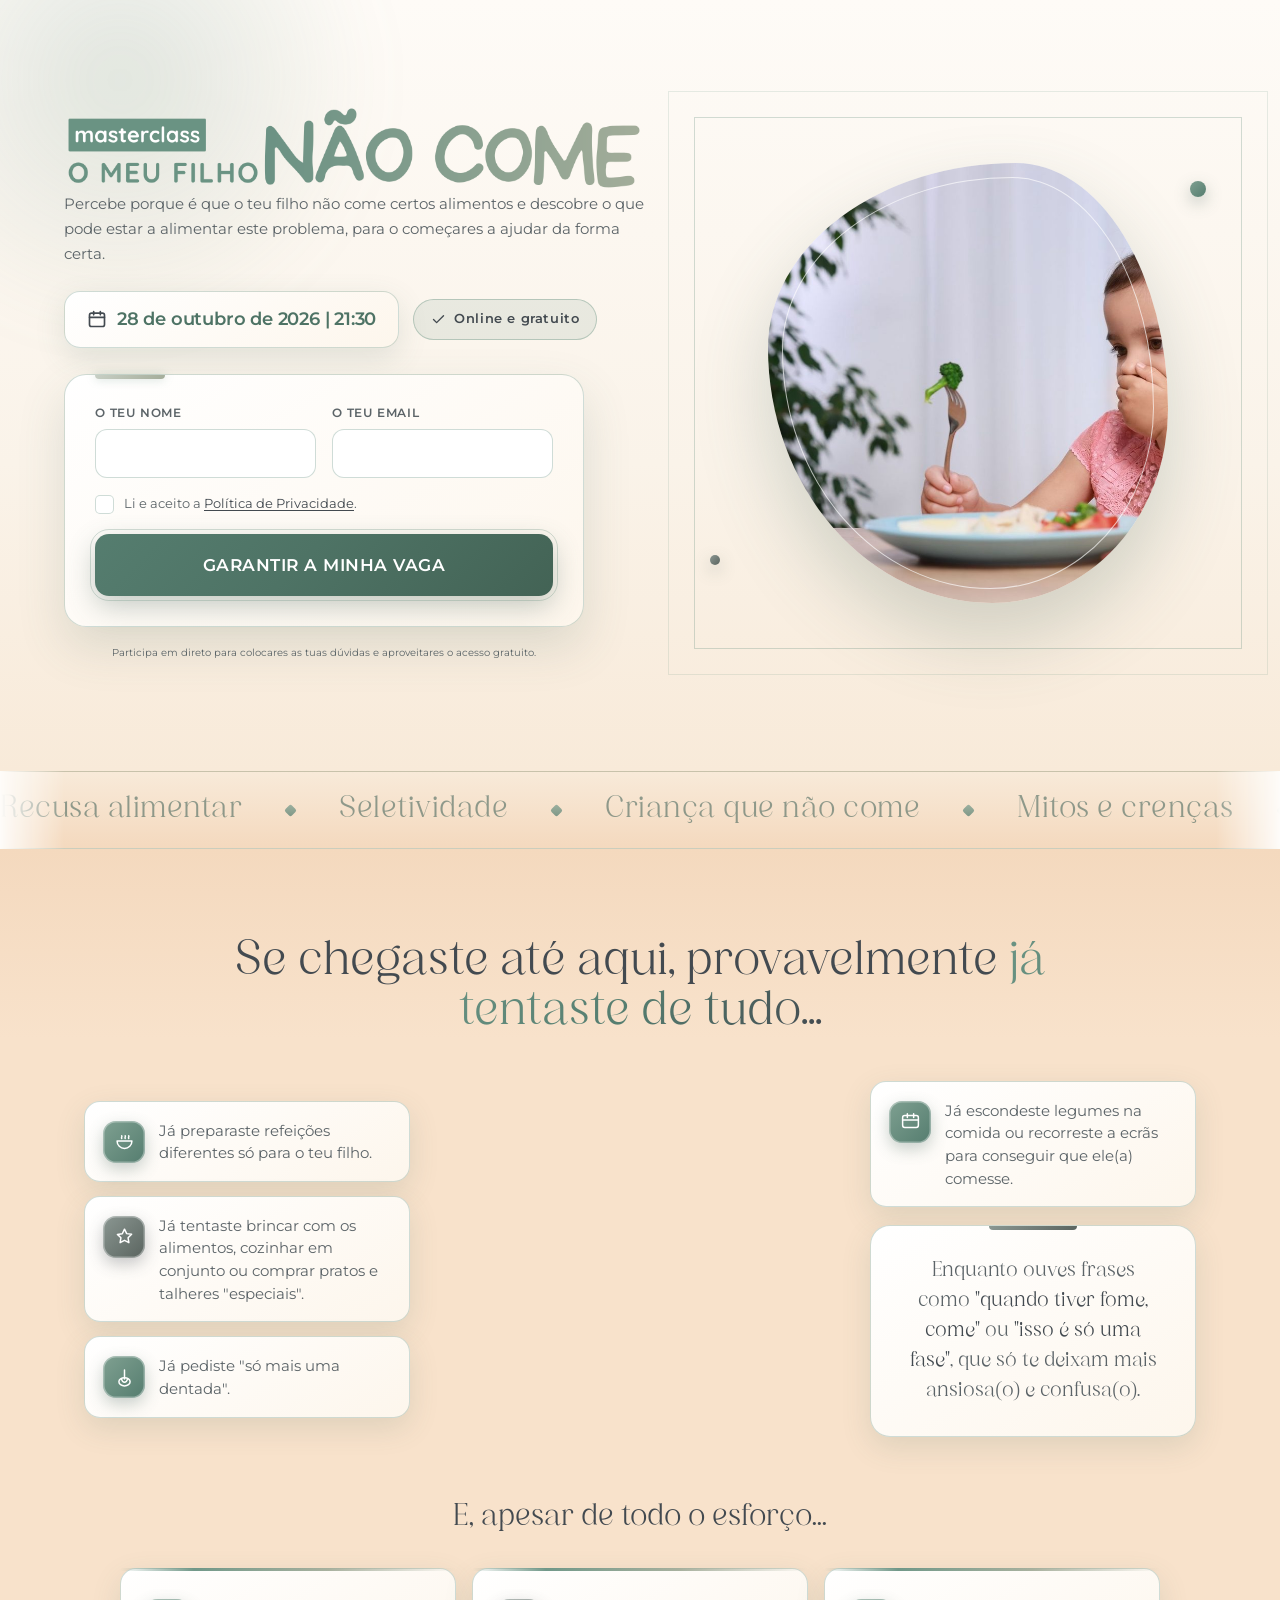
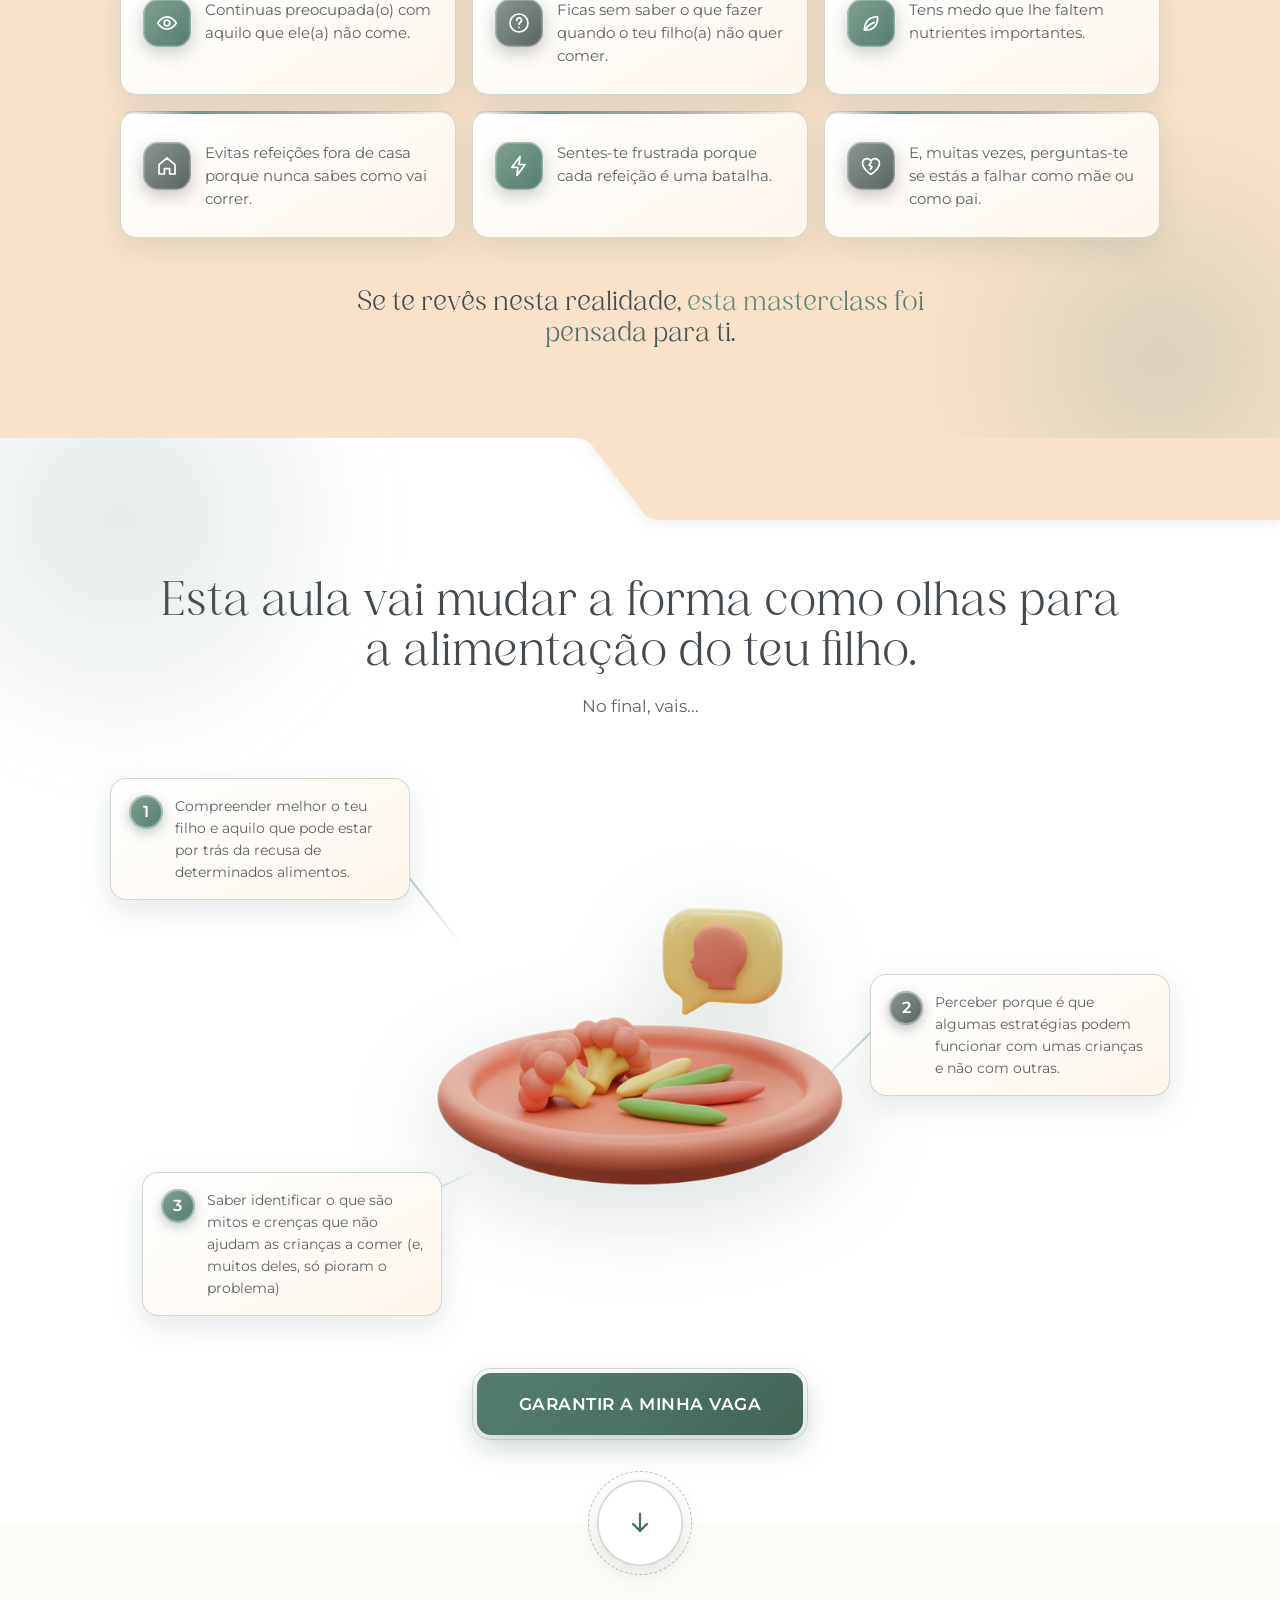
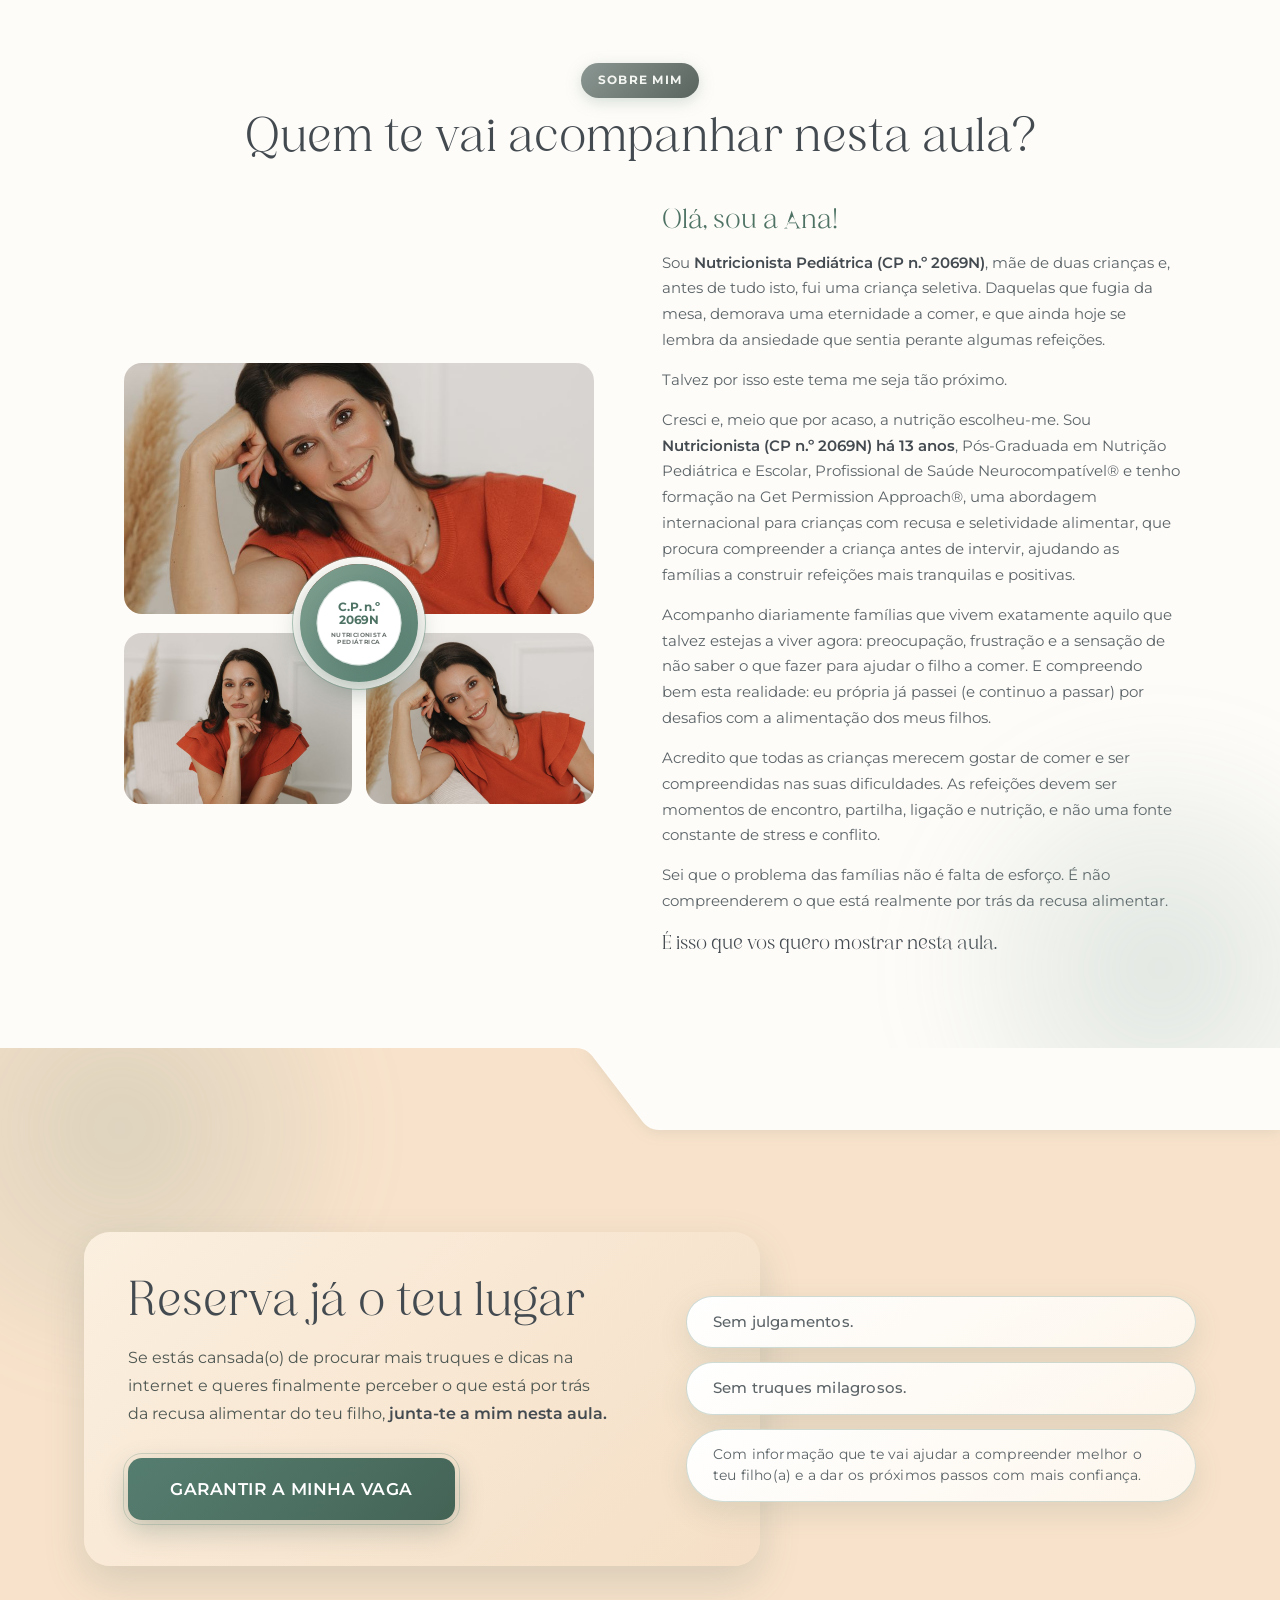
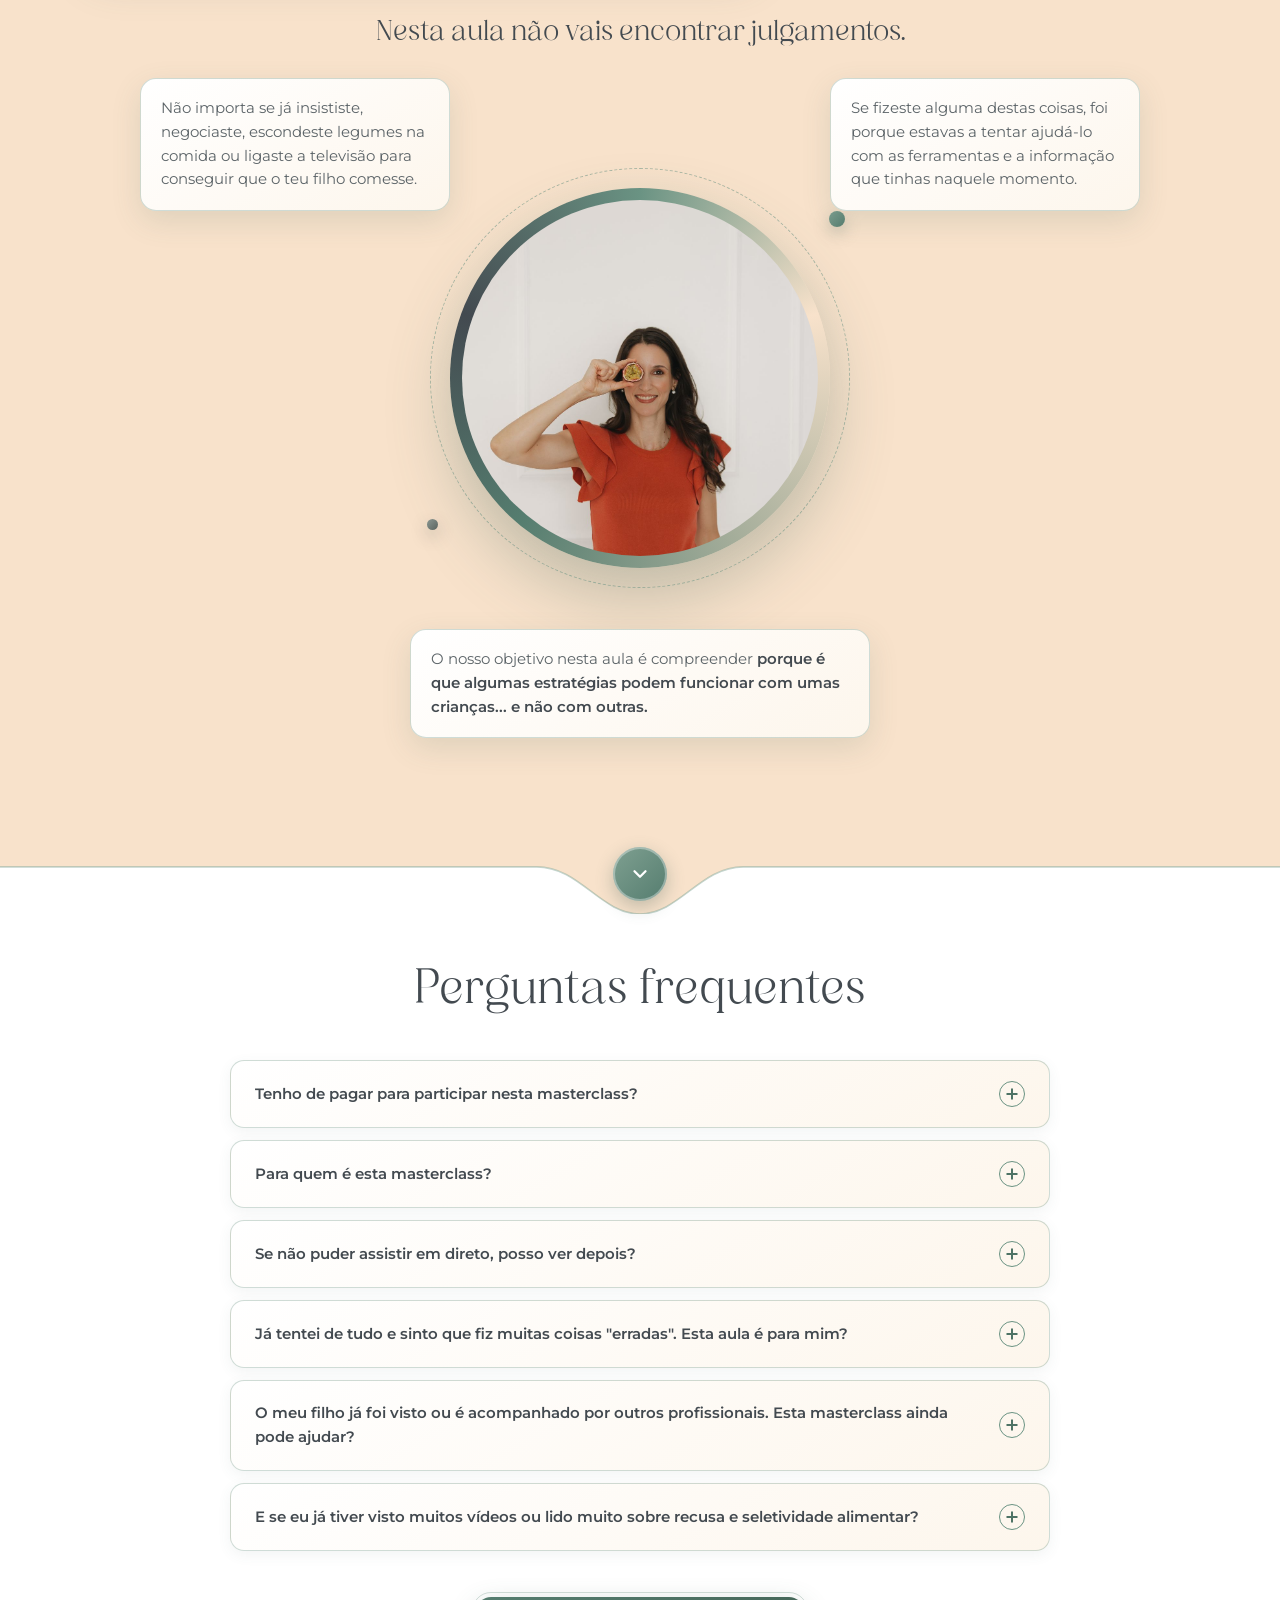
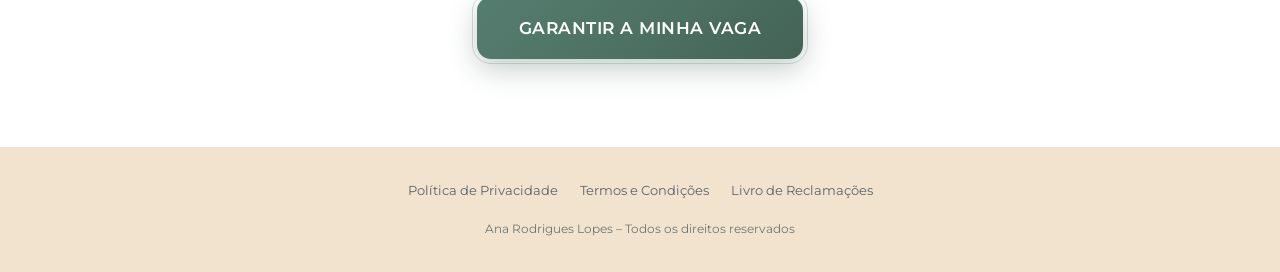
==== index.html @ ff99e07e "[cc] ronda 8: troca de paleta para print r50 — sage #6A9383 (CTA AA 4.6:1), sage claro #A4AD9A, pess" ====
<!DOCTYPE html>
<html lang="pt-PT">
<head>
<meta charset="UTF-8">
<meta name="viewport" content="width=device-width, initial-scale=1.0">
<title>Masterclass O Meu Filho Não Come | Ana Rodrigues Lopes</title>
<meta name="description" content="Percebe porque é que o teu filho recusa alimentos e o que pode estar a alimentar o problema. Masterclass online e gratuita, 28 de outubro às 21h30.">
<meta property="og:title" content="Masterclass O Meu Filho Não Come — Ana Rodrigues Lopes">
<meta property="og:description" content="Percebe porque é que o teu filho recusa alimentos e o que pode estar a alimentar o problema. Masterclass online e gratuita, 28 de outubro de 2026 às 21h30.">
<meta property="og:type" content="website">
<meta property="og:image" content="https://contatoeltonmiranda-code.github.io/ana-rodrigues-lp5-preview/assets/logo.png">
<link rel="icon" href="data:image/svg+xml,%3Csvg xmlns='http://www.w3.org/2000/svg' viewBox='0 0 32 32'%3E%3Ccircle cx='16' cy='16' r='15' fill='%236A9383'/%3E%3C/svg%3E">
<link rel="preconnect" href="https://fonts.googleapis.com">
<link rel="preconnect" href="https://fonts.gstatic.com" crossorigin>
<link href="https://fonts.googleapis.com/css2?family=Montserrat:wght@300;400;500;600;700&display=swap" rel="stylesheet">
<link rel="preload" as="font" type="font/woff2" crossorigin href="assets/fonts/Bevenida-Regular.woff2">
<link rel="preload" as="image" href="assets/logo.png">
<link rel="stylesheet" href="assets/style.css">
</head>
<body>

<!-- ============ SECÇÃO 1 — HERO + FORMULÁRIO ============ -->
<section class="hero">
  <div class="orb tl" aria-hidden="true"></div>
  <div class="wrap hero-grid">
    <div class="hero-copy sr-hidden">
      <h1 class="hero-logo"><img src="assets/logo.png" alt="Masterclass O Meu Filho Não Come" width="1828" height="278"></h1>
      <p class="sub">Percebe porque é que o teu filho não come certos alimentos e descobre o que pode estar a alimentar este problema, para o começares a ajudar da forma certa.</p>
      <div class="hero-meta">
        <span class="date-badge"><svg viewBox="0 0 24 24" aria-hidden="true" focusable="false"><rect x="3" y="5" width="18" height="16" rx="2.5"/><path d="M3 10h18M8 3v4M16 3v4"/></svg>28 de outubro de 2026 | 21:30</span>
        <span class="hmi"><svg viewBox="0 0 24 24" aria-hidden="true" focusable="false"><polyline points="4 12 9 17 20 6"/></svg>Online e gratuito</span>
      </div>
      <form class="lp-form" method="post" action="https://systeme.io/embedded/44086194/subscription" id="formulario">
        <div class="lp-fields">
          <div class="lp-field">
            <label for="fNome">O teu nome</label>
            <input type="text" id="fNome" name="first_name" autocomplete="given-name" required>
          </div>
          <div class="lp-field">
            <label for="fEmail">O teu email</label>
            <input type="email" id="fEmail" name="email" autocomplete="email" required>
          </div>
        </div>
        <label class="lp-consent" for="fPriv">
          <input type="checkbox" id="fPriv" required>
          <span>Li e aceito a <a href="https://www.lp.entrepapasefrutas.pt/politicaprivacidade" target="_blank" rel="noopener">Política de Privacidade</a>.</span>
        </label>
        <p class="lp-consent-msg" hidden>Confirma a aceitação da Política de Privacidade para continuar.</p>
        <button type="submit" class="btn lg full">Garantir a minha vaga</button>
      </form>
      <p class="lp-nota">Participa em direto para colocares as tuas dúvidas e aproveitares o acesso gratuito.</p>
    </div>
    <div class="hero-visual sr-hidden" aria-hidden="true">
      <div class="hv-ring"></div>
      <div class="hv-ring b"></div>
      <div class="hv-shape"><img src="assets/hero-crianca.jpg" alt="" loading="eager"></div>
      <span class="hv-dot d1"></span>
      <span class="hv-dot d2"></span>
    </div>
  </div>
</section>

<!-- ============ DIVISÓRIA — FAIXA MARQUEE (r19->r20) ============ -->
<div class="faixa-marquee" aria-hidden="true">
  <div class="fm-track">
    <div class="fm-group">
      <span>Recusa alimentar</span><i></i>
      <span>Seletividade</span><i></i>
      <span>Criança que não come</span><i></i>
      <span>Mitos e crenças</span><i></i>
      <span>Refeições em batalha</span><i></i>
      <span>Novos alimentos</span><i></i>
    </div>
    <div class="fm-group">
      <span>Recusa alimentar</span><i></i>
      <span>Seletividade</span><i></i>
      <span>Criança que não come</span><i></i>
      <span>Mitos e crenças</span><i></i>
      <span>Refeições em batalha</span><i></i>
      <span>Novos alimentos</span><i></i>
    </div>
  </div>
</div>

<!-- ============ SECÇÃO 2 — IDENTIFICAÇÃO COM DORES ============ -->
<section class="sec sec-duv">
  <div class="orb coral br" aria-hidden="true"></div>
  <div class="wrap">
    <div class="center">
      <h2 class="maxw-lg sr-hidden">Se chegaste até aqui, provavelmente <span class="txt-grad">já tentaste de tudo...</span></h2>
    </div>
    <div class="duv-tri">
      <div class="duv-col sr-hidden">
        <div class="dores-cards">
          <div class="dores-card">
            <span class="dc-ico" aria-hidden="true"><svg viewBox="0 0 24 24" aria-hidden="true" focusable="false"><path d="M3.5 11.5h17c0 4.7-3.8 8.5-8.5 8.5s-8.5-3.8-8.5-8.5z"/><path d="M8.8 8.4c-1-1 .95-1.95 0-3"/><path d="M12.8 8.4c-1-1 .95-1.95 0-3"/><path d="M16.8 8.4c-1-1 .95-1.95 0-3"/></svg></span>
            <p>Já preparaste refeições diferentes só para o teu filho.</p>
          </div>
          <div class="dores-card">
            <span class="dc-ico" aria-hidden="true"><svg viewBox="0 0 24 24" aria-hidden="true" focusable="false"><path d="M12 3.6l2.5 5.1 5.6.8-4 4 .9 5.6-5-2.7-5 2.7.9-5.6-4-3.9 5.6-.8z"/></svg></span>
            <p>Já tentaste brincar com os alimentos, cozinhar em conjunto ou comprar pratos e talheres "especiais".</p>
          </div>
          <div class="dores-card">
            <span class="dc-ico" aria-hidden="true"><svg viewBox="0 0 24 24" aria-hidden="true" focusable="false"><path d="M12 3.4v10.2"/><path d="M8.6 13.9c.6 2.3 1.8 3.5 3.4 3.5s2.8-1.2 3.4-3.5"/><ellipse cx="12" cy="16.9" rx="6.4" ry="4.7"/></svg></span>
            <p>Já pediste "só mais uma dentada".</p>
          </div>
        </div>
      </div>
      <!-- r22: espaco da imagem VAZIO — o container mantem o tamanho/posicao
           no grid, mas sem imagem (posicionamentos dos outros elementos intactos) -->
      <div class="duv-photo sr-hidden" aria-hidden="true"></div>
      <div class="duv-col duv-col-r sr-hidden">
        <!-- r34: frase "Já escondeste legumes..." movida da coluna esquerda
             para a direita, acima do card das frases -->
        <div class="dores-card">
          <span class="dc-ico" aria-hidden="true"><svg viewBox="0 0 24 24" aria-hidden="true" focusable="false"><rect x="3" y="5.2" width="18" height="13.6" rx="2.4"/><path d="M3 10.2h18"/><path d="M8.4 3v4.4M15.6 3v4.4"/></svg></span>
          <p>Já escondeste legumes na comida ou recorreste a ecrãs para conseguir que ele(a) comesse.</p>
        </div>
        <div class="frases">
          <p>Enquanto ouves frases como <b>"quando tiver fome, come"</b> ou <b>"isso é só uma fase"</b>, que só te deixam mais ansiosa(o) e confusa(o).</p>
        </div>
      </div>
    </div>
    <p class="peso-head sr-hidden">E, apesar de todo o esforço...</p>
    <div class="peso-cards">
      <div class="peso-card sr-hidden"><span class="pw" aria-hidden="true"><svg viewBox="0 0 24 24" aria-hidden="true" focusable="false"><path d="M2.8 12S6.2 5.8 12 5.8 21.2 12 21.2 12 17.8 18.2 12 18.2 2.8 12 2.8 12z"/><circle cx="12" cy="12" r="2.8"/></svg></span><p>Continuas preocupada(o) com aquilo que ele(a) não come.</p></div>
      <div class="peso-card sr-hidden"><span class="pw" aria-hidden="true"><svg viewBox="0 0 24 24" aria-hidden="true" focusable="false"><circle cx="12" cy="12" r="9"/><path d="M9.7 9.4a2.4 2.4 0 1 1 3.3 2.2c-.7.3-1 .8-1 1.6"/><path d="M12 16.4v.1"/></svg></span><p>Ficas sem saber o que fazer quando o teu filho(a) não quer comer.</p></div>
      <div class="peso-card sr-hidden"><span class="pw" aria-hidden="true"><svg viewBox="0 0 24 24" aria-hidden="true" focusable="false"><path d="M5.5 19c0-8 4.8-12.8 13-13.5.7 8.2-4 13.5-10.5 13.5-1 0-2-.2-2.5 0z"/><path d="M5.5 19c2.8-3.8 5.6-6 9.5-7.6"/></svg></span><p>Tens medo que lhe faltem nutrientes importantes.</p></div>
      <div class="peso-card sr-hidden"><span class="pw" aria-hidden="true"><svg viewBox="0 0 24 24" aria-hidden="true" focusable="false"><path d="M4 10.6 12 4l8 6.6V20h-5.4v-5.4H9.4V20H4z"/></svg></span><p>Evitas refeições fora de casa porque nunca sabes como vai correr.</p></div>
      <div class="peso-card sr-hidden"><span class="pw" aria-hidden="true"><svg viewBox="0 0 24 24" aria-hidden="true" focusable="false"><path d="M13 2.5 4.8 13.4h6.1l-1 8.1 8.3-11H12z"/></svg></span><p>Sentes-te frustrada porque cada refeição é uma batalha.</p></div>
      <div class="peso-card sr-hidden"><span class="pw" aria-hidden="true"><svg viewBox="0 0 24 24" aria-hidden="true" focusable="false"><path d="M12 20.4S3.6 15 3.6 9.4A4.5 4.5 0 0 1 12 7a4.5 4.5 0 0 1 8.4 2.4c0 5.6-8.4 11-8.4 11z"/><path d="M12 8.6 10 11l3 1.9-1.6 2.4"/></svg></span><p>E, muitas vezes, perguntas-te se estás a falhar como mãe ou como pai.</p></div>
    </div>
    <p class="dores-close sr-hidden">Se te revês nesta realidade, <span class="txt-grad">esta masterclass foi pensada para ti.</span></p>
  </div>
</section>

<!-- ============ SECÇÃO 3 — TRANSFORMAÇÃO / BENEFÍCIOS ============ -->
<section class="sec sec-imag sec-recebe">
  <div class="aba from-areia dir-r" aria-hidden="true"></div>
  <div class="orb tl" aria-hidden="true"></div>
  <div class="wrap center">
    <h2 class="maxw-lg sr-hidden">Esta aula vai mudar a forma como olhas para a alimentação do teu filho.</h2>
    <p class="lead duv-intro sr-hidden">No final, vais...</p>
    <!-- r35 (desfazer r31->r32): volta o layout anterior desta secao — imagem
         IA (recusa-ia.png) no centro, labels flutuantes l1/l2/l3 nas posicoes
         de antes e o efeito das LINHAS CONECTORAS (r24) de cada card ate a
         imagem. Copy verbatim. -->
    <div class="ia-stage">
      <img class="ia-img sr-hidden" src="assets/recusa-ia.png" alt="Ilustração de um prato com legumes recusados e um balão de fala com uma criança a virar a cara" loading="lazy" width="544" height="381">
      <span class="ia-linha fl1" aria-hidden="true"></span>
      <span class="ia-linha fl2" aria-hidden="true"></span>
      <span class="ia-linha fl3" aria-hidden="true"></span>
      <div class="ia-label l1 sr-hidden">
        <span class="ia-no" aria-hidden="true">1</span>
        <p>Compreender melhor o teu filho e aquilo que pode estar por trás da recusa de determinados alimentos.</p>
      </div>
      <div class="ia-label l2 sr-hidden">
        <span class="ia-no" aria-hidden="true">2</span>
        <p>Perceber porque é que algumas estratégias podem funcionar com umas crianças e não com outras.</p>
      </div>
      <div class="ia-label l3 sr-hidden">
        <span class="ia-no" aria-hidden="true">3</span>
        <p>Saber identificar o que são mitos e crenças que não ajudam as crianças a comer (e, muitos deles, só pioram o problema)</p>
      </div>
    </div>
    <div class="cta-row sr-hidden"><button type="button" class="btn lg js-pop">Garantir a minha vaga</button></div>
  </div>
</section>

<!-- ============ SECÇÃO 4 — SOBRE MIM ============ -->
<section class="sec sec-sobre sec-recebe">
  <div class="sep-seal" style="--ss-cor:var(--paper)" aria-hidden="true">
    <svg viewBox="0 0 24 24" focusable="false"><path d="M12 4.5v14"/><path d="M6.4 12.7l5.6 5.6 5.6-5.6"/></svg>
  </div>
  <!-- r25: o section perde overflow:hidden (o selo straddle era cortado ao
       meio); os orbes ficam num wrapper proprio que faz o clipping -->
  <div class="sec-bg" aria-hidden="true">
    <div class="orb br"></div>
  </div>
  <div class="wrap center">
    <span class="eyebrow coral sr-hidden">Sobre mim</span>
    <h2 class="sr-hidden">Quem te vai acompanhar nesta aula?</h2>
  </div>
  <div class="wrap">
    <!-- ronda 6 (r42): collage REFEITA na geometria da ref r37 — foto de
         cima full width (15/8, cantos retos), gap de fundo, DUAS embaixo
         (4/3, sem moldura) e selo C.P. animado no CENTRO, cravado na linha
         onde as tres fotos se encontram. Copy verbatim. -->
    <div class="sobre-grid">
      <div class="sobre-collage sr-hidden">
        <figure class="sc-a"><img src="assets/ana-sobre.jpg" alt="Ana Rodrigues Lopes, Nutricionista Pediátrica, sentada numa poltrona clara" loading="lazy" width="900" height="1350"></figure>
        <div class="sc-row">
          <figure class="sc-b"><img src="assets/ana-3.jpg" alt="Ana Rodrigues Lopes recostada no sofá" loading="lazy" width="900" height="1350"></figure>
          <figure class="sc-c"><img src="assets/ana-6.jpg" alt="Ana Rodrigues Lopes a olhar diretamente para a câmara" loading="lazy" width="900" height="1350"></figure>
        </div>
        <div class="cred-seal" role="img" aria-label="Nutricionista Pediátrica, CP n.º 2069N">
          <span class="cs-glow" aria-hidden="true"></span>
          <span class="cs-disc" aria-hidden="true"></span>
          <span class="cs-anel" aria-hidden="true"></span>
          <span class="cs-core"><b>C.P. n.º<br>2069N</b><span>Nutricionista<br>Pediátrica</span></span>
        </div>
      </div>
      <div class="sobre-txt sr-hidden">
        <h3>Olá, sou a Ana!</h3>
        <p>Sou <strong>Nutricionista Pediátrica (CP n.º 2069N)</strong>, mãe de duas crianças e, antes de tudo isto, fui uma criança seletiva. Daquelas que fugia da mesa, demorava uma eternidade a comer, e que ainda hoje se lembra da ansiedade que sentia perante algumas refeições.</p>
        <p>Talvez por isso este tema me seja tão próximo.</p>
        <p>Cresci e, meio que por acaso, a nutrição escolheu-me. Sou <strong>Nutricionista (CP n.º 2069N) há 13 anos</strong>, Pós-Graduada em Nutrição Pediátrica e Escolar, Profissional de Saúde Neurocompatível&reg; e tenho formação na Get Permission Approach&reg;, uma abordagem internacional para crianças com recusa e seletividade alimentar, que procura compreender a criança antes de intervir, ajudando as famílias a construir refeições mais tranquilas e positivas.</p>
        <p>Acompanho diariamente famílias que vivem exatamente aquilo que talvez estejas a viver agora: preocupação, frustração e a sensação de não saber o que fazer para ajudar o filho a comer. E compreendo bem esta realidade: eu própria já passei (e continuo a passar) por desafios com a alimentação dos meus filhos.</p>
        <p>Acredito que todas as crianças merecem gostar de comer e ser compreendidas nas suas dificuldades. As refeições devem ser momentos de encontro, partilha, ligação e nutrição, e não uma fonte constante de stress e conflito.</p>
        <p>Sei que o problema das famílias não é falta de esforço. É não compreenderem o que está realmente por trás da recusa alimentar.</p>
        <p class="sobre-fim">É isso que vos quero mostrar nesta aula.</p>
      </div>
    </div>
  </div>
</section>

<!-- ============ SECÇÃO 4b — RESERVA JÁ O TEU LUGAR ============ -->
<section class="sec sec-reserva sec-recebe">
  <div class="aba from-cream dir-r" aria-hidden="true"></div>
  <div class="orb tl" aria-hidden="true"></div>
  <div class="wrap">
    <div class="res-grid">
      <div class="res-card sr-hidden">
        <h2>Reserva já o teu lugar</h2>
        <p class="res-lead">Se estás cansada(o) de procurar mais truques e dicas na internet e queres finalmente perceber o que está por trás da recusa alimentar do teu filho, <b>junta-te a mim nesta aula.</b></p>
        <button type="button" class="btn lg js-pop">Garantir a minha vaga</button>
      </div>
      <aside class="res-panel sr-hidden" aria-label="O que esta aula te garante">
        <span class="rp-pill">Sem julgamentos.</span>
        <span class="rp-pill">Sem truques milagrosos.</span>
        <span class="rp-pill rp-wide">Com informação que te vai ajudar a compreender melhor o teu filho(a) e a dar os próximos passos com mais confiança.</span>
      </aside>
    </div>
    <!-- r39 -> r40: palco dos 3 itens na gramatica da ref r40 — foto da
         expert (Ana) NO CENTRO em circulo, COM EFEITO em volta do circulo
         (anel tracejado girando + glow + pontos), frase 1 no lado esquerdo
         superior, frase 2 no lado direito superior e frase 3 embaixo da
         imagem, centrada. Copy verbatim. -->
    <div class="julgos sr-hidden">
      <h3>Nesta aula não vais encontrar julgamentos.</h3>
      <div class="jul-stage">
        <div class="jul-disc">
          <img src="assets/ana-final.jpg" alt="Ana Rodrigues Lopes, Nutricionista Pediátrica, sorridente com uma fruta na mão" loading="lazy" width="1100" height="1650">
          <span class="jd-dot jd1" aria-hidden="true"></span>
          <span class="jd-dot jd2" aria-hidden="true"></span>
        </div>
        <div class="jul-card j1">
          <p>Não importa se já insististe, negociaste, escondeste legumes na comida ou ligaste a televisão para conseguir que o teu filho comesse.</p>
        </div>
        <div class="jul-card j2">
          <p>Se fizeste alguma destas coisas, foi porque estavas a tentar ajudá-lo com as ferramentas e a informação que tinhas naquele momento.</p>
        </div>
        <div class="jul-card j3">
          <p>O nosso objetivo nesta aula é compreender <strong>porque é que algumas estratégias podem funcionar com umas crianças... e não com outras.</strong></p>
        </div>
      </div>
    </div>
  </div>
</section>

<!-- ============ SECÇÃO 5 — FAQ ============ -->
<section class="sec sec-faq sec-recebe">
  <!-- r30: divisoria ONDULADA com icone (padrao curva-div do combo) — fill =
       cor da seccao de cima (areia da Reserva), crista com fio, circulo com
       chevron no dip central -->
  <div class="curva-div" aria-hidden="true">
    <svg viewBox="0 0 1440 112" preserveAspectRatio="none" focusable="false">
      <path class="cd-fill" d="M0,0 H1440 V52 H836 C788,52 764,112 720,112 C676,112 652,52 604,52 H0 Z"/>
      <path class="cd-crest" d="M0,52 H604 C652,52 676,112 720,112 C764,112 788,52 836,52 H1440"/>
    </svg>
    <span class="cd-circle">
      <svg viewBox="0 0 24 24" stroke-linecap="round" stroke-linejoin="round" focusable="false"><polyline points="6 9 12 15 18 9"/></svg>
    </span>
  </div>
  <div class="wrap center">
    <h2 class="maxw sr-hidden">Perguntas frequentes</h2>
  </div>
  <div class="wrap">
    <div class="faq-list">
      <details class="faq-item sr-hidden">
        <summary>Tenho de pagar para participar nesta masterclass?<span class="fq-ico" aria-hidden="true"></span></summary>
        <div class="faq-ans"><p>Não. A participação em direto é totalmente gratuita.</p></div>
      </details>
      <details class="faq-item sr-hidden">
        <summary>Para quem é esta masterclass?<span class="fq-ico" aria-hidden="true"></span></summary>
        <div class="faq-ans"><p>Para mães e pais de bebés e crianças entre os 2 e os 6 anos que recusam alimentos ou têm uma alimentação mais restrita. Desde crianças com seletividade leve e normal para a idade até crianças com uma restrição alimentar mais marcada (em que aceitam apenas 5-6 alimentos diferentes).</p></div>
      </details>
      <details class="faq-item sr-hidden">
        <summary>Se não puder assistir em direto, posso ver depois?<span class="fq-ico" aria-hidden="true"></span></summary>
        <div class="faq-ans"><p>A gravação vai ficar disponível depois, mas terá um custo. Se quiseres ver gratuitamente, garante o teu lugar e assiste em direto.</p></div>
      </details>
      <details class="faq-item sr-hidden">
        <summary>Já tentei de tudo e sinto que fiz muitas coisas "erradas". Esta aula é para mim?<span class="fq-ico" aria-hidden="true"></span></summary>
        <div class="faq-ans">
          <p>Sim. Aliás, esta aula foi pensada precisamente para famílias que sentem que já experimentaram de tudo e continuam sem perceber porque é que nada parece resultar.</p>
          <p>Se te sentes assim, quero que saibas que não estás sozinha(o). A maioria das famílias que acompanho chega exatamente com esse sentimento.</p>
          <p>O objetivo desta aula não é dizer-te o que devias ter feito. É ajudar-te a compreender melhor o teu filho(a), para que possas tomar decisões com mais segurança e menos culpa a partir de agora.</p>
        </div>
      </details>
      <details class="faq-item sr-hidden">
        <summary>O meu filho já foi visto ou é acompanhado por outros profissionais. Esta masterclass ainda pode ajudar?<span class="fq-ico" aria-hidden="true"></span></summary>
        <div class="faq-ans"><p>Sim. Esta aula não substitui uma avaliação individual, mas vai ajudar-te a compreender melhor a recusa alimentar, a olhar para este desafio de uma forma diferente e a perceber porque é que nem sempre existem soluções iguais para todas as crianças.</p></div>
      </details>
      <details class="faq-item sr-hidden">
        <summary>E se eu já tiver visto muitos vídeos ou lido muito sobre recusa e seletividade alimentar?<span class="fq-ico" aria-hidden="true"></span></summary>
        <div class="faq-ans"><p>Este masterclass foi pensado precisamente para pais que sentem que já experimentaram muitas estratégias, mas continuam sem perceber porque é que nada parece resultar. O foco não será dar mais uma lista de dicas, mas ajudar-te a compreender o problema antes de escolher qualquer estratégia.</p></div>
      </details>
    </div>
    <div class="cta-row sr-hidden"><button type="button" class="btn lg js-pop">Garantir a minha vaga</button></div>
  </div>
</section>

<!-- ============ FOOTER ============ -->
<footer>
  <div class="wrap">
    <div class="foot-links">
      <a href="https://www.lp.entrepapasefrutas.pt/politicaprivacidade" target="_blank" rel="noopener">Política de Privacidade</a>
      <a href="https://www.lp.entrepapasefrutas.pt/termoscondicoes-masterclassaovivo" target="_blank" rel="noopener">Termos e Condições</a>
      <a href="https://www.livroreclamacoes.pt/" target="_blank" rel="noopener">Livro de Reclamações</a>
    </div>
    <p class="foot-copy">Ana Rodrigues Lopes &ndash; Todos os direitos reservados</p>
  </div>
</footer>

<!-- ============ POP-UP DE INSCRIÇÃO ============ -->
<div class="pop" id="popInsc" role="dialog" aria-modal="true" aria-labelledby="popTitulo">
  <div class="pop-card">
    <button type="button" class="pop-close" aria-label="Fechar"><svg viewBox="0 0 24 24" aria-hidden="true"><path d="M6 6l12 12M18 6L6 18"/></svg></button>
    <span class="eyebrow coral">Masterclass</span>
    <h3 id="popTitulo">Garante o teu lugar</h3>
    <p class="pop-sub">28 de outubro de 2026 | 21:30 &mdash; Online e gratuito.</p>
    <form class="lp-form" method="post" action="https://systeme.io/embedded/44086194/subscription">
      <div class="lp-fields">
        <div class="lp-field">
          <label for="popNome">O teu nome</label>
          <input type="text" id="popNome" name="first_name" autocomplete="given-name" required>
        </div>
        <div class="lp-field">
          <label for="popEmail">O teu email</label>
          <input type="email" id="popEmail" name="email" autocomplete="email" required>
        </div>
      </div>
      <label class="lp-consent" for="popPriv">
        <input type="checkbox" id="popPriv" required>
        <span>Li e aceito a <a href="https://www.lp.entrepapasefrutas.pt/politicaprivacidade" target="_blank" rel="noopener">Política de Privacidade</a>.</span>
      </label>
      <p class="lp-consent-msg" hidden>Confirma a aceitação da Política de Privacidade para continuar.</p>
      <button type="submit" class="btn lg full">Garantir a minha vaga</button>
    </form>
    <p class="lp-nota">Participa em direto para colocares as tuas dúvidas e aproveitares o acesso gratuito.</p>
  </div>
</div>

<script>
/* ===== iPhone abre a pagina ja scrollada — scrollRestoration manual ===== */
if('scrollRestoration' in history){history.scrollRestoration='manual';}
window.addEventListener('load',function(){
  try{window.scrollTo({top:0,left:0,behavior:'instant'});}catch(e){window.scrollTo(0,0);}
});
/* ===== Scroll reveal (stagger por irmao) ===== */
(function(){
  var reduce=window.matchMedia&&window.matchMedia('(prefers-reduced-motion:reduce)').matches;
  if(reduce||!('IntersectionObserver' in window)){
    Array.prototype.forEach.call(document.querySelectorAll('.sr-hidden'),function(el){el.classList.add('sr-visible')});
    return;
  }
  var targets=document.querySelectorAll('.sr-hidden');
  var io=new IntersectionObserver(function(entries){
    entries.forEach(function(entry){
      if(entry.isIntersecting){
        var el=entry.target;
        var siblings=el.parentElement?Array.prototype.filter.call(el.parentElement.children,function(c){return c.classList.contains('sr-hidden')}):[];
        var idx=siblings.indexOf(el);
        setTimeout(function(){el.classList.add('sr-visible')},(idx>0?idx:0)*70);
        io.unobserve(el);
      }
    });
  },{threshold:0.12,rootMargin:'0px 0px -40px 0px'});
  Array.prototype.forEach.call(targets,function(el){io.observe(el)});
})();

/* ===== Pop-up de inscricao (todos os CTA .js-pop abrem o mesmo formulario) ===== */
(function(){
  var pop=document.getElementById('popInsc');
  if(!pop)return;
  var fechar=pop.querySelector('.pop-close');
  var primeiro=pop.querySelector('input');
  function abre(){pop.classList.add('on');document.body.style.overflow='hidden';if(primeiro)primeiro.focus();}
  function fecha(){pop.classList.remove('on');document.body.style.overflow='';}
  Array.prototype.forEach.call(document.querySelectorAll('.js-pop'),function(b){
    b.addEventListener('click',abre);
  });
  fechar.addEventListener('click',fecha);
  pop.addEventListener('click',function(e){if(e.target===pop)fecha();});
  document.addEventListener('keydown',function(e){if(e.key==='Escape'&&pop.classList.contains('on'))fecha();});
})();

/* ===== Consentimento de privacidade (r21) — submit bloqueado sem checkbox ===== */
(function(){
  Array.prototype.forEach.call(document.querySelectorAll('.lp-form'),function(form){
    var box=form.querySelector('input[type="checkbox"]');
    var nota=form.querySelector('.lp-consent-msg');
    var wrap=form.querySelector('.lp-consent');
    if(!box||!nota||!wrap)return;
    form.addEventListener('submit',function(e){
      if(!box.checked){
        e.preventDefault();
        nota.hidden=false;
        wrap.classList.add('err');
        box.focus();
      }
    });
    /* a validacao nativa (required) bloqueia ANTES do submit — a msg custom
       aparece pelo evento invalid do checkbox */
    box.addEventListener('invalid',function(){
      nota.hidden=false;
      wrap.classList.add('err');
    });
    box.addEventListener('change',function(){
      if(box.checked){nota.hidden=true;wrap.classList.remove('err');}
    });
  });
})();
</script>
</body>
</html>
---- assets/style.css ----
/* =====================================================================
   LP 5 — Masterclass "O Meu Filho Não Come" | Ana Rodrigues Lopes
   Paleta ronda 8 (print r50, extraida por pixel): sage #6A9383 (primaria/
   CTA), sage claro #A4AD9A (secundaria/decoracao), pessego #F8E2CB
   (fundos/cards), carvao #434A50 (ink/paineis escuros) sobre branco.
   Botao sage escuro (#557D6F -> #4E7365 -> #436355) — branco >= 4.5:1 (AA).
   Nomes de variaveis legados (--sage/--coral) MANTIDOS por seguranca;
   so os valores mudaram (ronda 8). Mobile-first.
   Fontes (ronda 3): titulos = Bevenida (woff2 local, 400); corpo/botoes =
   Montserrat (Google Fonts, 600 nos botoes).
   ===================================================================== */
@font-face{
  font-family:'Bevenida';
  src:url('fonts/Bevenida-Regular.woff2') format('woff2');
  font-weight:400;
  font-style:normal;
  font-display:swap;
}
:root{
  --cream:#FEFCF9; --cream2:#F8EFE4; --paper:#FFFFFF; --white:#FFFFFF;
  --areia:#F8E2CB; --areia-fim:#F4D9BE;
  --sage:#6A9383; --sage-esc:#4E7365; --sage-claro:#A4AD9A;
  --coral:#A4AD9A; --coral-esc:#434A50; --coral-claro:#C2C9BF;
  --amarelo:#F8E2CB; --amarelo-esc:#4E5752;
  --ink:#434A50; --texto:#5C6468; --texto2:#6E7672;
  --linha:rgba(106,147,131,.32);
  --grad-sage:linear-gradient(135deg,#7FA091 0%,#557D6F 100%);
  --grad-sage-claro:linear-gradient(135deg,#C8CFC5 0%,#A4AD9A 100%);
  --grad-pessego:linear-gradient(135deg,#FBEFDF 0%,#F5DFC6 100%);
  --grad-coral:linear-gradient(135deg,#8B9792 0%,#5A645F 100%);
  --grad-warm:linear-gradient(160deg,#FEFCF9 0%,#F9F1E7 100%);
  --grad-card:linear-gradient(150deg,#FFFFFF 0%,#FDF6EC 100%);
  --sh-soft:0 10px 30px rgba(74,104,93,.14); --sh-mid:0 16px 40px rgba(74,104,93,.18);
}
*{margin:0;padding:0;box-sizing:border-box}
@property --angle{syntax:'<angle>';initial-value:0deg;inherits:false}
@keyframes angleSpin{to{--angle:360deg}}
/* fundo no <html> = cor do rodape (o overscroll do iOS pinta a zona alem
   do documento; sem ele aparece "espaco em branco" a rodear o rodape) */
html{scroll-behavior:smooth;background:#F2E3CF}
body{font-family:'Montserrat',sans-serif;color:var(--ink);background:var(--cream);line-height:1.62;overflow-x:hidden;-webkit-font-smoothing:antialiased}
/* Bevenida e display font (so Regular/400 — peso maior gera faux bold);
   line-height apertado (0.95-1.1) para nao recriar o bug de espaco do hero */
h1,h2,h3,.display{font-family:'Bevenida','Georgia',serif;font-weight:400;line-height:1.05;letter-spacing:0;color:var(--ink)}
img{max-width:100%;display:block}
a{text-decoration:none}
section{position:relative}
.wrap{max-width:1160px;margin:0 auto;padding:0 24px}
.center{text-align:center}
.maxw{max-width:760px;margin:0 auto}
.maxw-lg{max-width:980px;margin:0 auto}
.txt-grad{background:linear-gradient(120deg,#6A9383 0%,#557D6F 52%,#434A50 100%);-webkit-background-clip:text;background-clip:text;-webkit-text-fill-color:transparent;color:#4E7365}
.sec{padding:88px 0;position:relative}
.sec h2{font-size:clamp(29px,3.7vw,48px);margin-bottom:16px;line-height:1.05}
.sec .lead{font-size:17px;color:var(--texto)}
.sec .lead strong{color:var(--ink);font-weight:600}
.cta-row{display:flex;justify-content:center;margin-top:46px}
.cta-note{margin-top:16px;text-align:center;font-size:13.5px;color:var(--texto2);letter-spacing:.2px}
/* EYEBROW */
.eyebrow{display:inline-flex;align-items:center;gap:8px;background:var(--grad-sage-claro);color:#333A36;font-size:11.5px;font-weight:700;letter-spacing:1.3px;text-transform:uppercase;padding:8px 17px;border-radius:50px;box-shadow:0 4px 16px rgba(106,147,131,.28);max-width:max-content}
.eyebrow.coral{background:var(--grad-coral);color:#F4F6F2}
.eyebrow.outline{background:transparent;border:1.5px solid var(--sage);color:var(--sage-esc);box-shadow:none}
.center .eyebrow{margin-left:auto;margin-right:auto;margin-bottom:16px}
/* BOTAO glow + shine (coral escuro, herdado da LP 3) */
.btn{position:relative;overflow:hidden;display:inline-flex;align-items:center;justify-content:center;gap:10px;background:linear-gradient(135deg,#557D6F 0%,#4E7365 45%,#436355 100%);color:#fff;font-family:'Montserrat',sans-serif;font-weight:600;font-size:15px;letter-spacing:.5px;text-transform:uppercase;padding:18px 34px;border-radius:14px;border:none;cursor:pointer;outline:1.5px solid rgba(106,147,131,.30);outline-offset:4px;box-shadow:0 10px 28px rgba(74,104,93,.32),0 0 0 0 rgba(106,147,131,.55);transition:transform .25s,box-shadow .25s,background .25s;animation:btn-glow 2.8s ease-out infinite}
.btn::before{content:"";position:absolute;top:0;left:0;width:60%;height:100%;background:linear-gradient(100deg,transparent 0%,rgba(255,255,255,.55) 50%,transparent 100%);transform:translateX(-180%) skewX(-18deg);animation:btn-shine 8s ease-in-out infinite;pointer-events:none}
.btn:hover{transform:translateY(-3px) scale(1.02);background:linear-gradient(135deg,#4F7869 0%,#486D5E 45%,#3D5C4E 100%);box-shadow:0 16px 40px rgba(74,104,93,.42)}
.btn.lg{font-size:16.5px;padding:21px 42px}
.btn.full{width:100%}
@keyframes btn-glow{0%{box-shadow:0 10px 28px rgba(74,104,93,.32),0 0 0 0 rgba(106,147,131,.5)}60%{box-shadow:0 10px 28px rgba(74,104,93,.32),0 0 0 12px rgba(106,147,131,0)}100%{box-shadow:0 10px 28px rgba(74,104,93,.32),0 0 0 0 rgba(106,147,131,0)}}
@keyframes btn-shine{0%{transform:translateX(-180%) skewX(-18deg)}40%{transform:translateX(230%) skewX(-18deg)}100%{transform:translateX(230%) skewX(-18deg)}}
@media(prefers-reduced-motion:reduce){.btn{animation:none}.btn::before{display:none}}
/* ORBE */
.orb{position:absolute;width:520px;height:520px;border-radius:50%;background:radial-gradient(circle,rgba(106,147,131,.20),rgba(106,147,131,.08) 42%,transparent 70%);filter:blur(30px);pointer-events:none;z-index:0;animation:orbBreath 9s ease-in-out infinite}
.orb.coral{background:radial-gradient(circle,rgba(106,147,131,.22),rgba(106,147,131,.06) 44%,transparent 70%)}
.orb.tl{top:-180px;left:-140px}
.orb.br{bottom:-180px;right:-140px;animation-delay:-4.5s}
@keyframes orbBreath{0%,100%{opacity:.28;transform:scale(.94)}50%{opacity:.6;transform:scale(1.04)}}
@media(prefers-reduced-motion:reduce){.orb{animation:none;opacity:.4}}
@media(max-width:560px){.orb{width:320px;height:320px;filter:blur(24px)}}
/* SCROLL REVEAL */
.sr-hidden{opacity:0;transform:translateY(24px);transition:opacity .6s ease,transform .6s ease}
.sr-hidden.sr-visible{opacity:1;transform:none}
@media(prefers-reduced-motion:reduce){.sr-hidden,.sr-hidden.sr-visible{opacity:1;transform:none;transition:none}html{scroll-behavior:auto}}
/* ABA / DEGRAU DE SECCAO (herdado da LP 3: patamar + chanfro, angulo 52,5
   graus — geometria medida e aprovada; e a seccao DE CIMA que desce sobre a
   de baixo, vai como primeiro filho da seccao de baixo, pintada com a cor
   da seccao de cima) */
.aba{position:absolute;left:0;right:0;top:0;z-index:1;pointer-events:none;
  --aba-h:82px;--aba-total:55%;
  height:var(--aba-h);
  filter:drop-shadow(0 3px 7px rgba(74,104,93,.10))}
.aba.dir-r{transform:scaleX(-1)}
.aba::before{content:"";position:absolute;left:0;top:-1px;
  width:var(--aba-total);height:calc(100% + 1px);
  background:var(--aba-cor,var(--cream));
  -webkit-clip-path:polygon(
    0 0, 100% 0, 100% calc(100% - 1.0000 * var(--aba-h)),
    calc(100% - 0.0380 * var(--aba-h)) calc(100% - 0.9971 * var(--aba-h)),
    calc(100% - 0.0752 * var(--aba-h)) calc(100% - 0.9884 * var(--aba-h)),
    calc(100% - 0.1106 * var(--aba-h)) calc(100% - 0.9742 * var(--aba-h)),
    calc(100% - 0.1434 * var(--aba-h)) calc(100% - 0.9548 * var(--aba-h)),
    calc(100% - 0.1729 * var(--aba-h)) calc(100% - 0.9306 * var(--aba-h)),
    calc(100% - 0.1983 * var(--aba-h)) calc(100% - 0.9022 * var(--aba-h)),
    calc(100% - 0.8156 * var(--aba-h)) calc(100% - 0.0978 * var(--aba-h)),
    calc(100% - 0.8410 * var(--aba-h)) calc(100% - 0.0694 * var(--aba-h)),
    calc(100% - 0.8705 * var(--aba-h)) calc(100% - 0.0452 * var(--aba-h)),
    calc(100% - 0.9033 * var(--aba-h)) calc(100% - 0.0258 * var(--aba-h)),
    calc(100% - 0.9387 * var(--aba-h)) calc(100% - 0.0116 * var(--aba-h)),
    calc(100% - 0.9759 * var(--aba-h)) calc(100% - 0.0029 * var(--aba-h)),
    calc(100% - 1.0139 * var(--aba-h)) 100%, 0 100%);
  clip-path:polygon(
    0 0, 100% 0, 100% calc(100% - 1.0000 * var(--aba-h)),
    calc(100% - 0.0380 * var(--aba-h)) calc(100% - 0.9971 * var(--aba-h)),
    calc(100% - 0.0752 * var(--aba-h)) calc(100% - 0.9884 * var(--aba-h)),
    calc(100% - 0.1106 * var(--aba-h)) calc(100% - 0.9742 * var(--aba-h)),
    calc(100% - 0.1434 * var(--aba-h)) calc(100% - 0.9548 * var(--aba-h)),
    calc(100% - 0.1729 * var(--aba-h)) calc(100% - 0.9306 * var(--aba-h)),
    calc(100% - 0.1983 * var(--aba-h)) calc(100% - 0.9022 * var(--aba-h)),
    calc(100% - 0.8156 * var(--aba-h)) calc(100% - 0.0978 * var(--aba-h)),
    calc(100% - 0.8410 * var(--aba-h)) calc(100% - 0.0694 * var(--aba-h)),
    calc(100% - 0.8705 * var(--aba-h)) calc(100% - 0.0452 * var(--aba-h)),
    calc(100% - 0.9033 * var(--aba-h)) calc(100% - 0.0258 * var(--aba-h)),
    calc(100% - 0.9387 * var(--aba-h)) calc(100% - 0.0116 * var(--aba-h)),
    calc(100% - 0.9759 * var(--aba-h)) calc(100% - 0.0029 * var(--aba-h)),
    calc(100% - 1.0139 * var(--aba-h)) 100%, 0 100%)}
.aba.from-hero{--aba-cor:#F8EAD9}
.aba.from-areia{--aba-cor:var(--areia)}
.aba.from-paper{--aba-cor:var(--paper)}
.aba.from-cream{--aba-cor:var(--cream)}
@media(max-width:1024px){.aba{--aba-h:70px}}
@media(max-width:768px){.aba{--aba-h:58px}}
@media(max-width:600px){.aba{--aba-h:44px}}
@media(max-width:420px){.aba{--aba-h:38px}}
/* seccoes que RECEBEM uma aba precisam de folga no topo */
.sec-recebe{padding-top:140px}
@media(max-width:1024px){.sec-recebe{padding-top:124px}}
@media(max-width:768px){.sec-recebe{padding-top:106px}}
@media(max-width:600px){.sec-recebe{padding-top:88px}}
/* ================= HERO =================
   Coluna unica centrada em mobile (form logo acima do fold); em desktop,
   copy + visual em 2 colunas. */
.hero{position:relative;padding:88px 0 110px;background:linear-gradient(180deg,#FEFBF7 0%,#FAF3E9 60%,#F8EAD9 100%);overflow:hidden;isolation:isolate}
.hero .wrap{max-width:1200px}
.hero-grid{position:relative;z-index:2;display:grid;grid-template-columns:1fr;gap:44px;align-items:center}
.hero-copy{display:flex;flex-direction:column;align-items:center;text-align:center}
/* lockup: logo da masterclass (contem "masterclass" + "O MEU FILHO NAO COME")
   dentro do H1 — a arte titula, o alt text estrutura. PNG aparado (1828x278,
   prop 6.6:1) — sem padding transparente, height:auto manda no <img> para o
   atributo height nunca vencer e esticar o hero. */
.hero h1{margin:0}
.hero-logo{width:min(580px,82vw);height:auto;margin:0 0 24px}
.hero-logo img{width:100%;height:auto}
.hero .sub{font-size:clamp(15px,1.2vw,17.5px);color:var(--texto);line-height:1.62;margin-bottom:24px;max-width:640px}
.hero .sub strong{color:var(--ink);font-weight:600}
.hero-meta{display:flex;flex-wrap:wrap;align-items:center;justify-content:center;gap:10px 14px;margin-bottom:26px}
.date-badge{display:inline-flex;align-items:center;gap:10px;background:var(--grad-card);border:1px solid var(--linha);border-radius:16px;padding:13px 22px;box-shadow:var(--sh-soft);font-family:'Montserrat',sans-serif;font-weight:600;font-size:clamp(15px,1.5vw,18px);color:var(--sage-esc);letter-spacing:-.2px}
.date-badge svg{width:20px;height:20px;flex-shrink:0;stroke:var(--coral-esc);stroke-width:2;fill:none;stroke-linecap:round;stroke-linejoin:round}
.hmi{display:inline-flex;align-items:center;gap:8px;background:rgba(106,147,131,.13);border:1px solid rgba(106,147,131,.4);border-radius:50px;padding:9px 17px;font-family:'Montserrat',sans-serif;font-weight:600;font-size:12.5px;letter-spacing:.6px;color:var(--coral-esc)}
.hmi svg{width:15px;height:15px;stroke:var(--coral-esc);stroke-width:2.2;fill:none;stroke-linecap:round;stroke-linejoin:round}
/* FORMULARIO embutido (systeme.io) — card branco no hero e no pop-up */
.lp-form{width:100%;max-width:520px;background:linear-gradient(150deg,#FFFFFF 0%,#FDF6EC 100%);border:1px solid var(--linha);border-radius:22px;padding:28px 30px 30px;box-shadow:0 20px 48px rgba(74,104,93,.16);text-align:left}
.lp-form::before{content:"";position:absolute;top:0;left:30px;width:70px;height:4px;border-radius:0 0 4px 4px;background:var(--grad-sage-claro);box-shadow:0 0 10px rgba(106,147,131,.4)}
.lp-form{position:relative}
.lp-fields{display:grid;grid-template-columns:1fr;gap:16px}
.lp-field label{display:block;font-family:'Montserrat',sans-serif;font-size:12px;font-weight:600;letter-spacing:.8px;text-transform:uppercase;color:var(--texto);margin:0 0 7px}
.lp-field input{width:100%;font-family:'Montserrat',sans-serif;font-size:15.5px;color:var(--ink);background:#fff;border:1.5px solid var(--linha);border-radius:12px;padding:14px 16px;transition:border-color .2s,box-shadow .2s}
.lp-field input:focus{outline:none;border-color:var(--sage);box-shadow:0 0 0 3px rgba(106,147,131,.18)}
/* r21: consentimento de privacidade (obrigatorio antes do submit) */
.lp-consent{display:flex;align-items:flex-start;gap:10px;margin-top:16px;font-family:'Montserrat',sans-serif;font-size:12.5px;color:var(--texto);line-height:1.55;cursor:pointer}
.lp-consent input{appearance:none;-webkit-appearance:none;flex:0 0 auto;width:19px;height:19px;margin:1px 0 0;border:1.5px solid var(--linha);border-radius:5px;background:#fff;cursor:pointer;position:relative;transition:background .2s,border-color .2s,box-shadow .2s}
.lp-consent input:checked{background:var(--sage);border-color:var(--sage)}
.lp-consent input:checked::after{content:"";position:absolute;top:2.5px;left:6px;width:4px;height:9px;border:solid #fff;border-width:0 2px 2px 0;transform:rotate(42deg)}
.lp-consent input:focus-visible{outline:none;border-color:var(--sage);box-shadow:0 0 0 3px rgba(106,147,131,.18)}
.lp-consent a{color:var(--coral-esc);text-decoration:underline;text-underline-offset:2px}
.lp-consent a:hover{color:var(--sage-esc)}
.lp-consent.err input{border-color:#B03A2E;box-shadow:0 0 0 3px rgba(176,58,46,.12)}
.lp-consent-msg{margin-top:8px;font-family:'Montserrat',sans-serif;font-size:12.5px;color:#B03A2E;line-height:1.5}
.lp-form .lp-consent-msg:not([hidden]) + .btn{margin-top:14px}
.lp-form .btn{margin-top:20px}
/* r33: frase menor abaixo do form do hero — r49/r44: CENTRALIZADA sob o
   card do form (desktop: mesma largura do form 520px, colado a ele — o
   texto centra dentro; mobile: auto margins centralizam na coluna) */
.lp-nota{margin:18px auto 0;text-align:center;font-size:10px;color:var(--texto);line-height:1.6;max-width:440px}
@media(min-width:960px){.hero .lp-nota{max-width:520px;width:100%;margin-left:0;margin-right:0}}
/* visual do hero — moldura organica (regra de ouro: cover, zero overlay) */
.hero-visual{position:relative;display:flex;align-items:center;justify-content:center;min-height:0}
.hv-shape{position:relative;width:100%;max-width:400px;aspect-ratio:4/4.4;overflow:hidden;
  border-radius:62% 38% 44% 56%/42% 56% 44% 58%;
  box-shadow:0 34px 74px rgba(74,104,93,.24),inset 0 0 70px rgba(255,255,255,.5)}
.hv-shape img{width:100%;height:100%;object-fit:cover;object-position:center}
.hv-shape::after{content:"";position:absolute;inset:14px;border-radius:inherit;border:1.5px solid rgba(255,255,255,.65);pointer-events:none}
.hv-ring{position:absolute;inset:-26px;border-radius:inherit;border:1px solid rgba(106,147,131,.30);pointer-events:none;animation:daMorph 16s ease-in-out infinite}
.hv-ring.b{inset:-52px;border-color:rgba(106,147,131,.16)}
.hv-dot{position:absolute;border-radius:50%;background:var(--grad-sage);box-shadow:0 6px 16px rgba(74,104,93,.34)}
.hv-dot.d1{width:16px;height:16px;top:8%;right:2%}
.hv-dot.d2{width:10px;height:10px;bottom:12%;left:-2%;background:var(--grad-coral)}
@keyframes daMorph{0%,100%{border-radius:62% 38% 44% 56%/42% 56% 44% 58%}50%{border-radius:41% 59% 60% 40%/58% 42% 58% 42%}}
@media(prefers-reduced-motion:reduce){.hv-ring{animation:none}}
/* SEC 2 — IDENTIFICACAO COM DORES */
.sec-duv{background:linear-gradient(180deg,var(--areia-fim) 0,var(--areia) 190px);overflow:hidden}
/* divisoria 1a->2a seccao (r19->r20): FAIXA MARQUEE horizontal em loop
   infinito (palavras grandes correndo, gramatica da ref r20). Pausa suave
   no hover; prefers-reduced-motion desliga. */
.faixa-marquee{position:relative;z-index:2;overflow:hidden;background:linear-gradient(180deg,#F8EAD9 0%,var(--areia-fim) 100%);border-top:1px solid var(--linha);border-bottom:1px solid var(--linha);padding:20px 0;
  -webkit-mask-image:linear-gradient(90deg,transparent 0,#000 5%,#000 95%,transparent 100%);mask-image:linear-gradient(90deg,transparent 0,#000 5%,#000 95%,transparent 100%)}
.fm-track{display:flex;width:max-content;will-change:transform;animation:fmRoll 38s linear infinite}
.faixa-marquee:hover .fm-track{animation-play-state:paused}
.fm-group{display:flex;align-items:center;flex-shrink:0;gap:44px;padding-right:44px;white-space:nowrap}
.fm-group span{font-family:'Bevenida','Georgia',serif;font-weight:400;font-size:clamp(20px,2.4vw,30px);line-height:1.2;letter-spacing:.5px;color:rgba(74,104,93,.60)}
.fm-group i{flex:0 0 auto;width:9px;height:9px;transform:rotate(45deg);background:var(--grad-sage);border-radius:2px;opacity:.75}
@keyframes fmRoll{to{transform:translateX(-50%)}}
@media(prefers-reduced-motion:reduce){.fm-track{animation:none}}
/* grid 3 colunas: conteudo | foto | conteudo */
.duv-tri{display:grid;grid-template-columns:1fr;gap:26px;max-width:1140px;margin:44px auto 0;align-items:center}
/* r22: espaco da imagem VAZIO — o container mantem exatamente o lugar no
   grid (largura + proporcao) para nao deslocar os outros elementos, mas sem
   nenhuma pintura visivel */
.duv-photo{position:relative;width:100%;max-width:440px;margin:0 auto;aspect-ratio:10/8.4}
.dores-cards{display:grid;grid-template-columns:1fr;gap:16px;max-width:980px;margin:38px auto 0}
.duv-col .dores-cards{margin:0;max-width:none;gap:14px}
/* r34: coluna direita = card movido + card das frases */
.duv-col-r .dores-card{margin:0}
.duv-col-r .frases{margin:18px 0 0}
.dores-card{position:relative;display:flex;align-items:flex-start;gap:14px;text-align:left;background:var(--grad-card);border:1px solid var(--linha);border-radius:16px;padding:18px 18px 16px;box-shadow:var(--sh-soft);transition:transform .3s ease,box-shadow .3s ease,border-color .3s ease}
@media(hover:hover){.dores-card:hover{transform:translateY(-5px);border-color:rgba(106,147,131,.55);box-shadow:var(--sh-mid)}}
.dc-ico{display:flex;align-items:center;justify-content:center;flex:0 0 auto;width:42px;height:42px;margin-top:1px;border-radius:13px;background:var(--grad-sage);box-shadow:0 6px 16px rgba(74,104,93,.30),inset 0 0 0 1.5px rgba(255,255,255,.35)}
.dores-card:nth-child(2n) .dc-ico{background:var(--grad-coral);box-shadow:0 6px 16px rgba(67,74,80,.30),inset 0 0 0 1.5px rgba(255,255,255,.35)}
.dc-ico svg{width:21px;height:21px;fill:none;stroke:#fff;stroke-width:1.7;stroke-linecap:round;stroke-linejoin:round}
.dores-card p{font-size:14.6px;color:var(--texto);line-height:1.55}
.frases{position:relative;max-width:820px;margin:34px auto 0;background:linear-gradient(150deg,#FFFFFF 0%,#FDF6EC 100%);border:1px solid var(--linha);border-radius:20px;padding:30px 34px;text-align:center;box-shadow:var(--sh-soft)}
.frases::after{content:"";position:absolute;top:0;left:50%;transform:translateX(-50%);width:88px;height:4px;border-radius:0 0 4px 4px;background:var(--grad-coral)}
.frases p{font-family:'Bevenida','Georgia',serif;font-weight:400;font-size:clamp(17px,2.1vw,20px);color:var(--texto);line-height:1.5}
.frases p b{color:var(--coral-esc);font-weight:400}
.peso-head{font-family:'Bevenida','Georgia',serif;font-weight:400;font-size:clamp(22px,2.7vw,30px);color:var(--ink);margin:64px auto 0;max-width:700px;line-height:1.1;text-align:center}
.peso-cards{display:grid;grid-template-columns:1fr;gap:16px;max-width:1040px;margin:34px auto 0}
/* r23: borda superior com gradiente que some nas laterais + TODO o conteudo
   alinhado a esquerda */
.peso-card{position:relative;display:flex;flex-direction:row;align-items:flex-start;gap:14px;text-align:left;background:var(--grad-card);border:1px solid var(--linha);border-radius:16px;padding:30px 22px 26px;box-shadow:var(--sh-soft);font-size:14.8px;color:var(--texto);line-height:1.55;transition:transform .3s ease,box-shadow .3s ease,border-color .3s ease}
.peso-card::before{content:"";position:absolute;top:-1px;left:-1px;right:-1px;height:3px;border-radius:3px 3px 0 0;background:linear-gradient(90deg,rgba(106,147,131,0) 0%,var(--sage) 22%,var(--coral) 62%,rgba(106,147,131,0) 100%);opacity:.95}
@media(hover:hover){.peso-card:hover{transform:translateY(-5px);border-color:rgba(106,147,131,.55);box-shadow:var(--sh-mid)}}
.peso-card .pw{flex:0 0 auto;width:48px;height:48px;border-radius:15px;background:var(--grad-sage);display:flex;align-items:center;justify-content:center;box-shadow:0 6px 16px rgba(74,104,93,.30),inset 0 0 0 1.5px rgba(255,255,255,.35)}
.peso-card:nth-child(2n) .pw{background:var(--grad-coral);box-shadow:0 6px 16px rgba(67,74,80,.30),inset 0 0 0 1.5px rgba(255,255,255,.35)}
.peso-card .pw svg{width:24px;height:24px;fill:none;stroke:#fff;stroke-width:1.7;stroke-linecap:round;stroke-linejoin:round}
.dores-close{font-family:'Bevenida','Georgia',serif;font-weight:400;font-size:clamp(20px,2.5vw,27px);color:var(--ink);line-height:1.15;max-width:640px;margin:50px auto 0;text-align:center}
/* SEC 3 — TRANSFORMACAO / BENEFICIOS */
.sec-imag{background:var(--paper);overflow:hidden}
/* r35 (desfaz r31->r32): palco restaurado — imagem IA no centro (float),
   labels flutuantes nas posicoes de antes (l1 sup-esq, l2 meio-dir,
   l3 inf-esq) e as linhas conectoras (r24) de cada card ate a imagem.
   Geometria: stage 1060x~560; imagem 430x302 centrada (x 315-745,
   y 129-431); conectoras saem da borda interna de cada card e morrem na
   borda da imagem com gradiente transparente. */
.ia-stage{position:relative;max-width:1060px;margin:46px auto 0;min-height:560px;display:flex;align-items:center;justify-content:center}
.ia-img{width:min(430px,80vw);height:auto;filter:drop-shadow(0 26px 44px rgba(74,104,93,.20));animation:iaFloat 7s ease-in-out infinite}
@keyframes iaFloat{0%,100%{transform:translateY(0)}50%{transform:translateY(-13px)}}
@media(prefers-reduced-motion:reduce){.ia-img{animation:none}}
.ia-label{position:absolute;width:min(300px,38%);background:var(--grad-card);border:1px solid var(--linha);border-radius:16px;padding:16px 18px;box-shadow:var(--sh-soft);display:flex;gap:12px;align-items:flex-start;text-align:left;transition:transform .3s ease,box-shadow .3s ease;z-index:2}
@media(hover:hover){.ia-label:hover{transform:translateY(-4px);box-shadow:var(--sh-mid)}}
.ia-label .ia-no{flex:0 0 auto;width:34px;height:34px;border-radius:50%;background:var(--grad-sage);color:#fff;font-family:'Montserrat',sans-serif;font-weight:600;font-size:16px;display:flex;align-items:center;justify-content:center;box-shadow:0 4px 12px rgba(74,104,93,.34),inset 0 0 0 2px rgba(255,255,255,.4)}
.ia-label:nth-of-type(2) .ia-no{background:var(--grad-coral);box-shadow:0 4px 12px rgba(67,74,80,.34),inset 0 0 0 2px rgba(255,255,255,.4)}
.ia-label p{font-size:14.2px;color:var(--texto);line-height:1.55}
.ia-label.l1{top:2%;left:0}
.ia-label.l2{top:37%;right:0}
.ia-label.l3{bottom:2%;left:3%}
/* conectoras (r24): fio com gradiente transparente do card ate a imagem
   (decorativo; geometria calculada para o stage restaurado) */
.ia-linha{position:absolute;height:2px;border-radius:2px;pointer-events:none;transform-origin:left center;z-index:1;background:linear-gradient(90deg,rgba(106,147,131,.55) 0%,rgba(106,147,131,0) 100%)}
.ia-linha.fl1{top:98px;left:calc(50% - 240px);width:100px;transform:rotate(52deg)}
.ia-linha.fl2{top:250px;right:calc(50% - 245px);width:100px;transform-origin:right center;transform:rotate(-45deg);background:linear-gradient(270deg,rgba(106,147,131,.55) 0%,rgba(106,147,131,0) 100%)}
.ia-linha.fl3{top:438px;left:calc(50% - 240px);width:84px;transform:rotate(-25deg)}
/* divisoria circular com icone (padrao LP2/LP3) — straddle no topo da seccao,
   fundo = cor da seccao ANTERIOR (--ss-cor), anel tracejado em rotacao lenta */
.sep-seal{position:absolute;top:0;left:50%;transform:translate(-50%,-50%);z-index:5;width:86px;height:86px}
.sep-seal::before{content:"";position:absolute;inset:0;border-radius:50%;background:var(--ss-cor,var(--paper));box-shadow:0 8px 22px rgba(74,104,93,.16),inset 0 0 0 1.5px rgba(106,147,131,.35)}
.sep-seal::after{content:"";position:absolute;inset:-9px;border-radius:50%;border:1.3px dashed rgba(106,147,131,.55);animation:sealSpin 26s linear infinite}
.sep-seal svg{position:absolute;top:50%;left:50%;transform:translate(-50%,-50%);width:30px;height:30px;stroke:var(--sage-esc);stroke-width:1.8;fill:none;stroke-linecap:round;stroke-linejoin:round}
@media(prefers-reduced-motion:reduce){.sep-seal::after{animation:none}}
@media(max-width:600px){.sep-seal{width:70px;height:70px}.sep-seal svg{width:24px;height:24px}}
/* divisoria ONDULADA com icone (r30 — padrao curva-div do combo LP2/LP3):
   faixa da cor da seccao de cima com dip ondulado no centro, fio na crista
   e circulo com chevron no dip — r49/r47: SEM sombra (drop-shadow removido) */
.curva-div{position:absolute;left:0;right:0;top:0;z-index:1;pointer-events:none;height:88px;line-height:0}
.curva-div svg{display:block;width:100%;height:100%}
.curva-div .cd-fill{fill:var(--curva-cor,var(--areia))}
.curva-div .cd-crest{fill:none;stroke:rgba(106,147,131,.40);stroke-width:1.6;vector-effect:non-scaling-stroke}
.curva-div .cd-circle{position:absolute;top:48px;left:50%;transform:translate(-50%,-50%);width:54px;height:54px;border-radius:50%;background:var(--grad-sage);display:flex;align-items:center;justify-content:center;box-shadow:0 6px 18px rgba(74,104,93,.32),inset 0 0 0 2px rgba(255,255,255,.35);z-index:2;animation:cdBob 2.4s ease-in-out infinite}
.curva-div .cd-circle svg{width:22px;height:22px;fill:none;stroke:#fff;stroke-width:2.5}
@keyframes cdBob{0%,100%{margin-top:0}50%{margin-top:5px}}
@media(prefers-reduced-motion:reduce){.curva-div .cd-circle{animation:none}}
@media(max-width:768px){.curva-div{height:64px}.curva-div .cd-circle{width:44px;height:44px;top:46px}.curva-div .cd-circle svg{width:18px;height:18px}}
@media(max-width:420px){.curva-div{height:56px}.curva-div .cd-circle{width:38px;height:38px;top:42px}}
/* SEC 4 — SOBRE MIM */
.sec-sobre{background:var(--cream)}
/* r25: clipping dos orbes num wrapper proprio — o section fica
   overflow:visible para o selo divisorio straddle nao ser cortado ao meio */
.sec-bg{position:absolute;inset:0;overflow:hidden;pointer-events:none;z-index:0}
/* r42 -> ronda 6: collage refeita NA GEOMETRIA DA REF r37 (medida por pixel):
   foto de cima FULL WIDTH (aspect ~15/8, cantos retos, sem moldura), GAP de
   fundo (~19px a 470px) e DUAS fotos embaixo (cada ~48%, aspect 4/3) — SEM
   overlap, SEM moldura branca; selo C.P. animado no CENTRO, cravado na linha
   onde as tres fotos se encontram (top 59%). Texto DIRETO a direita. */
.sobre-grid{display:grid;grid-template-columns:1fr;gap:44px;max-width:1080px;margin:44px auto 0;align-items:center}
.sobre-collage{position:relative;width:100%;max-width:470px;margin:0 auto;padding:0}
/* r49/r45: cantos ARREDONDADOS nas fotos (posicoes mantidas) */
.sobre-collage figure{margin:0;overflow:hidden;background:#fff;border-radius:18px}
.sobre-collage img{width:100%;height:100%;object-fit:cover;display:block}
.sc-a{position:relative;z-index:1;width:100%;aspect-ratio:15/8;margin:0}
.sc-row{position:relative;z-index:2;display:flex;justify-content:center;gap:14px;margin-top:19px}
.sc-b,.sc-c{width:calc(50% - 7px);aspect-ratio:4/3}
/* r49/r45: selo maior (118px, MESMA posicao — top 59% mantido) e fonte
   menor para o texto caber DENTRO do circulo branco (nada transborda):
   "C.P. n.º" e "2069N" em 2 linhas + role 6px curto */
.cred-seal{position:absolute;z-index:4;width:118px;height:118px;top:59%;left:50%;transform:translate(-50%,-50%)}
.cred-seal .cs-glow{position:absolute;inset:-16px;border-radius:50%;background:radial-gradient(circle,rgba(106,147,131,.28),transparent 66%);animation:orbBreath 4.6s ease-in-out infinite}
.cred-seal .cs-disc{position:absolute;inset:0;border-radius:50%;background:var(--grad-sage);box-shadow:0 10px 26px rgba(74,104,93,.4),0 0 0 7px var(--cream)}
.cred-seal .cs-anel{position:absolute;inset:-8px;border-radius:50%;pointer-events:none;border:1px solid rgba(106,147,131,.5);stroke-dasharray:5 9;animation:sealSpin 26s linear infinite}
.cred-seal .cs-core{position:absolute;top:50%;left:50%;transform:translate(-50%,-50%);width:72%;height:72%;border-radius:50%;background:#fff;display:flex;flex-direction:column;align-items:center;justify-content:center;text-align:center;box-shadow:inset 0 0 0 1px rgba(106,147,131,.3),0 4px 12px rgba(74,104,93,.2)}
.cred-seal .cs-core b{font-family:'Montserrat',sans-serif;font-weight:700;font-size:11.5px;color:var(--sage-esc);line-height:1.15;letter-spacing:-.2px}
.cred-seal .cs-core span{font-size:6px;font-weight:700;letter-spacing:.4px;text-transform:uppercase;color:var(--texto2);margin-top:4px;line-height:1.25;padding:0 6px}
@keyframes sealSpin{to{transform:rotate(360deg)}}
@media(prefers-reduced-motion:reduce){.cred-seal .cs-anel,.cred-seal .cs-glow{animation:none}}
.sobre-txt h3{font-size:clamp(21px,2.5vw,27px);color:var(--sage-esc);margin-bottom:14px}
.sobre-txt p{font-size:15.2px;color:var(--texto);margin-bottom:14px;line-height:1.7}
.sobre-txt p:last-child{margin-bottom:0}
.sobre-txt p strong{color:var(--ink);font-weight:600}
.sobre-txt .sobre-fim{font-family:'Bevenida','Georgia',serif;font-weight:400;font-size:19px;color:var(--coral-esc)}
/* SEC 4b — RESERVA JA O TEU LUGAR */
.sec-reserva{background:var(--areia);overflow:hidden}
/* grid r16 ajustado (r29) + r38 + r49/r46/r50: card volta a 1120px
   (ronda 7 encolheu a pedido, Elton reverteu); pills sobrepostos a
   borda direita do card, gap direita apertado */
.res-grid{display:grid;grid-template-columns:1fr;gap:22px;max-width:1120px;margin:44px auto 0;align-items:center}
.res-card{position:relative;overflow:hidden;display:flex;flex-direction:column;align-items:flex-start;text-align:left;background:var(--grad-pessego);border-radius:26px;padding:46px 44px;box-shadow:var(--sh-mid)}
.res-card h2{margin-bottom:0}
.res-card .res-lead{margin:16px 0 0;max-width:560px;text-align:left;font-size:16.2px;color:#4E5752;line-height:1.72}
.res-card .res-lead b{color:var(--ink);font-weight:600}
.res-card .btn{margin-top:30px}
.res-panel{position:relative;z-index:2;display:flex;flex-direction:column;justify-content:center;gap:14px;margin-left:0}
.rp-pill{display:block;background:var(--grad-card);border:1px solid var(--linha);border-radius:999px;padding:14px 26px;font-family:'Montserrat',sans-serif;font-weight:500;font-size:15px;letter-spacing:.2px;color:var(--texto);line-height:1.5;box-shadow:var(--sh-soft)}
.rp-wide{font-weight:400;font-size:14.4px;color:var(--texto)}
/* r39 -> r40: palco dos 3 itens — foto da expert NO CENTRO em circulo,
   COM EFEITO em volta (anel tracejado girando + glow + 2 pontos orbitando),
   frase 1 lado esquerdo superior, frase 2 lado direito superior, frase 3
   embaixo da imagem no centro. Copy verbatim. */
.julgos{position:relative;max-width:1000px;margin:52px auto 0;text-align:center}
.julgos h3{font-size:clamp(22px,2.7vw,28px);line-height:1.1;margin-bottom:30px}
.jul-stage{position:relative;z-index:0;min-height:660px;padding-top:110px}
/* r43: borda GROSSA com gradiente CIRCULAR (conic) em volta do circulo —
   grad gira lento (var --angle, ja usada no card final); foto encolhe 12px
   de cada lado dentro da borda */
.jul-disc{position:relative;width:380px;aspect-ratio:1/1;margin:0 auto;padding:12px;border-radius:50%;background:conic-gradient(from var(--angle),#6A9383 0deg,#F8E2CB 70deg,#A4AD9A 150deg,#557D6F 220deg,#434A50 290deg,#6A9383 360deg);box-shadow:0 30px 64px rgba(74,104,93,.30);animation:angleSpin 9s linear infinite}
.jul-disc img{width:100%;height:100%;object-fit:cover;object-position:center 28%;border-radius:50%;animation:iaFloat 7s ease-in-out infinite}
@media(prefers-reduced-motion:reduce){.jul-disc img{animation:none}.jul-disc{animation:none;background:conic-gradient(from 210deg,#6A9383 0deg,#F8E2CB 70deg,#A4AD9A 150deg,#557D6F 220deg,#434A50 290deg,#6A9383 360deg)}}
/* efeito em volta do circulo: anel tracejado em rotacao + glow respirando */
.jul-disc::before{content:"";position:absolute;inset:-20px;border-radius:50%;border:1.4px dashed rgba(106,147,131,.55);pointer-events:none;animation:sealSpin 30s linear infinite}
.jul-disc::after{content:"";position:absolute;inset:-46px;border-radius:50%;background:radial-gradient(circle,rgba(106,147,131,.20),transparent 64%);z-index:-1;animation:orbBreath 6s ease-in-out infinite}
.jd-dot{position:absolute;border-radius:50%;pointer-events:none}
.jd-dot.jd1{width:16px;height:16px;top:6%;right:-4%;background:var(--grad-sage);box-shadow:0 6px 16px rgba(74,104,93,.34);animation:iaFloat 5s ease-in-out infinite}
.jd-dot.jd2{width:11px;height:11px;bottom:10%;left:-6%;background:var(--grad-coral);box-shadow:0 6px 16px rgba(67,74,80,.34);animation:iaFloat 5s ease-in-out infinite 1.2s}
@media(prefers-reduced-motion:reduce){.jul-disc::before,.jul-disc::after,.jd-dot{animation:none}}
.jul-card{position:absolute;width:310px;background:var(--grad-card);border:1px solid var(--linha);border-radius:16px;padding:18px 20px;box-shadow:var(--sh-soft);text-align:left;transition:transform .3s ease,box-shadow .3s ease;z-index:2}
@media(hover:hover){.jul-card:hover{transform:translateY(-4px);box-shadow:var(--sh-mid)}}
.jul-card p{font-size:14.8px;color:var(--texto);line-height:1.6;margin:0}
.jul-card p strong{color:var(--ink);font-weight:600}
.jul-card.j1{top:0;left:0}
.jul-card.j2{top:0;right:0}
.jul-card.j3{bottom:0;left:50%;transform:translateX(-50%);width:460px;max-width:96%}
@media(hover:hover){.jul-card.j3:hover{transform:translateX(-50%) translateY(-4px)}}
/* SEC 5 — FAQ */
.sec-faq{background:var(--paper)}
.faq-list{max-width:820px;margin:44px auto 0;display:grid;gap:12px}
.faq-item{background:var(--grad-card);border:1px solid var(--linha);border-radius:14px;overflow:hidden;box-shadow:0 4px 14px rgba(74,104,93,.07)}
.faq-item summary{list-style:none;cursor:pointer;padding:20px 24px;font-family:'Montserrat',sans-serif;font-size:15px;font-weight:600;color:var(--ink);display:flex;align-items:center;justify-content:space-between;gap:16px}
.faq-item summary::-webkit-details-marker{display:none}
.faq-item summary .fq-ico{flex-shrink:0;width:26px;height:26px;border-radius:50%;border:1.5px solid var(--sage);position:relative;transition:transform .3s}
.faq-item summary .fq-ico::before,.faq-item summary .fq-ico::after{content:"";position:absolute;top:50%;left:50%;transform:translate(-50%,-50%);background:var(--sage-esc)}
.faq-item summary .fq-ico::before{width:11px;height:2px}
.faq-item summary .fq-ico::after{width:2px;height:11px;transition:transform .3s}
.faq-item[open] summary .fq-ico::after{transform:translate(-50%,-50%) scaleY(0)}
.faq-item[open] summary{color:var(--sage-esc)}
.faq-item .faq-ans{padding:0 24px 22px;font-size:14.3px;color:var(--texto);line-height:1.65}
.faq-item .faq-ans p{margin-bottom:10px}
.faq-item .faq-ans p:last-child{margin-bottom:0}
/* CTA FINAL */
.sec-final{background:var(--cream);overflow:hidden}
.sec-final::before{content:"";position:absolute;top:0;left:0;width:100%;height:2px;background:linear-gradient(90deg,transparent,var(--coral),transparent);pointer-events:none;z-index:3}
.final-inner{position:relative;z-index:1;max-width:1112px;margin:0 auto;display:grid;grid-template-columns:1fr;gap:38px;align-items:center;background:linear-gradient(150deg,#FFFFFF 0%,#FDF6EC 100%);border-radius:26px;padding:50px 44px;box-shadow:0 24px 60px rgba(74,104,93,.2)}
.final-inner::before{content:"";position:absolute;inset:0;border-radius:26px;padding:1.6px;background:conic-gradient(from var(--angle),transparent 0deg,transparent 150deg,var(--sage) 230deg,var(--coral) 285deg,#fff 315deg,var(--sage) 340deg,transparent 360deg);-webkit-mask:linear-gradient(#fff 0 0) content-box,linear-gradient(#fff 0 0);-webkit-mask-composite:xor;mask:linear-gradient(#fff 0 0) content-box,linear-gradient(#fff 0 0);mask-composite:exclude;animation:angleSpin 7s linear infinite;pointer-events:none;z-index:0}
@media(prefers-reduced-motion:reduce){.final-inner::before{animation:none}}
.final-inner>*{position:relative;z-index:1}
.fin-body{display:flex;flex-direction:column;align-items:center;text-align:center}
.fin-logo{width:min(420px,86vw);height:auto;margin-bottom:26px}
.fin-art{position:relative;display:flex;align-items:center;justify-content:center;min-height:0}
.fa-frame{position:relative;width:100%;max-width:330px;aspect-ratio:4/5;overflow:hidden;border-radius:62% 38% 44% 56%/42% 56% 44% 58%;box-shadow:0 26px 60px rgba(74,104,93,.22)}
.fa-frame img{width:100%;height:100%;object-fit:cover;object-position:center top}
/* FOOTER */
footer{position:relative;background:#F2E3CF;color:var(--texto);padding:34px 0;text-align:center;font-size:13px}
/* r49/r48: linha (border-top) do rodape removida */
.foot-links{display:flex;flex-wrap:wrap;justify-content:center;gap:8px 22px;margin-bottom:18px}
.foot-links a{color:var(--texto);font-size:12.5px;transition:color .2s}
.foot-links a:hover{color:var(--sage-esc)}
.foot-copy{font-size:12px;color:var(--texto2);line-height:1.6}
/* POP-UP DE INSCRICAO (mesmo formulario systeme.io) */
.pop{position:fixed;inset:0;z-index:120;display:none;align-items:center;justify-content:center;padding:24px;background:rgba(52,58,62,.72);-webkit-backdrop-filter:blur(4px);backdrop-filter:blur(4px)}
.pop.on{display:flex}
.pop-card{position:relative;width:100%;max-width:500px;background:linear-gradient(150deg,#FFFFFF 0%,#FDF6EC 100%);border-radius:24px;padding:42px 38px 36px;box-shadow:0 30px 70px rgba(0,0,0,.34);max-height:92vh;overflow:auto}
.pop-card .eyebrow{margin-bottom:14px}
.pop-card h3{font-size:clamp(22px,2.7vw,27px);line-height:1.1;margin-bottom:10px}
.pop-card .pop-sub{font-size:14.5px;color:var(--texto);line-height:1.6;margin-bottom:22px}
.pop-card .lp-form{max-width:none;padding:0;border:none;box-shadow:none;background:none}
.pop-card .lp-form::before{display:none}
.pop-card .btn{margin-top:4px}
.pop-card .lp-nota{margin-top:16px}
.pop-close{position:absolute;top:14px;right:14px;width:38px;height:38px;border:none;border-radius:50%;background:rgba(106,147,131,.12);cursor:pointer;display:grid;place-items:center;transition:background .2s}
.pop-close:hover{background:rgba(106,147,131,.24)}
.pop-close svg{width:17px;height:17px;stroke:var(--sage-esc);stroke-width:2.6;fill:none;stroke-linecap:round}
/* ================= RESPONSIVO ================= */
@media(min-width:720px){
  .lp-fields{grid-template-columns:1fr 1fr}
  .peso-cards{grid-template-columns:1fr 1fr}
  .final-inner{grid-template-columns:1.06fr .94fr;padding:56px 54px}
}
@media(min-width:1080px){
  /* r6: conteudo | foto | conteudo */
  .duv-tri{grid-template-columns:1fr 400px 1fr;gap:30px;align-items:center}
  .duv-photo{max-width:none}
}
@media(min-width:960px){
  .hero{padding:104px 0 110px}
  .hero-grid{grid-template-columns:minmax(0,600px) 1fr;gap:56px}
  .hero-copy{align-items:flex-start;text-align:left}
  .hero-meta{justify-content:flex-start}
  .hero-visual{min-height:480px}
  .peso-cards{grid-template-columns:repeat(3,1fr)}
  .sobre-grid{grid-template-columns:1fr 1fr}
  /* r38: card da reserva mais largo */
  .res-grid{grid-template-columns:1.24fr .76fr}
  /* r29: pills sobrepoem a borda direita do card coral; respiro no texto */
  .res-card{padding-right:150px}
  .res-panel{margin-left:-96px}
  .pop-card{max-width:460px}
}
@media(max-width:959px){
  .hero-visual{order:2;max-width:360px;margin:6px auto 0}
  .hv-shape{max-width:320px}
  /* mobile: foto entre as duas colunas de conteudo */
  .duv-photo{order:-1;margin-bottom:6px}
  /* palco empilhado (r35): imagem IA em cima, cards por baixo, linhas fora */
  .ia-stage{min-height:0;flex-direction:column;gap:18px}
  .ia-img{width:min(340px,86vw)}
  .ia-linha{display:none}
  .ia-stage .ia-label{position:static;width:100%;transform:none}
  .ia-stage .ia-label:hover{transform:translateY(-4px)}
  /* r40: palco dos 3 itens empilhado — disco em cima, cards por baixo */
  .jul-stage{min-height:0;padding-top:0;display:flex;flex-direction:column;gap:16px}
  .jul-disc{width:min(300px,78vw);height:min(300px,78vw);padding:9px}
  .jul-card{position:static;width:100%;transform:none}
  .jul-card.j3{transform:none}
  @media(hover:hover){.jul-card.j3:hover{transform:translateY(-4px)}}
}
@media(max-width:600px){
  .wrap{padding:0 18px}
  .sec{padding:60px 0}
  .sec-recebe{padding-top:88px}
  .hero{padding:52px 0 72px}
  .hero-logo{max-width:82vw}
  .sec h2{font-size:clamp(25px,7vw,34px)}
  .btn,.btn.lg{font-size:14px;padding:16px 22px;width:100%}
  .cta-row{margin-top:34px}
  .lp-form{padding:24px 20px 24px}
  .lp-form .btn{margin-top:18px}
  .dores-card,.peso-card{padding:18px 16px;gap:12px}
  .dores-card p,.peso-card p{font-size:14.2px}
  .frases{padding:26px 22px}
  .cred-seal{width:104px;height:104px}
  .cred-seal .cs-core b{font-size:10px}
  .cred-seal .cs-core span{font-size:5.5px;letter-spacing:.3px}
  .sobre-txt p{font-size:14.6px}
  .res-card{padding:36px 26px}
  .final-inner{padding:40px 24px;border-radius:20px}
  .pop-card{padding:36px 22px 28px;border-radius:20px}
}
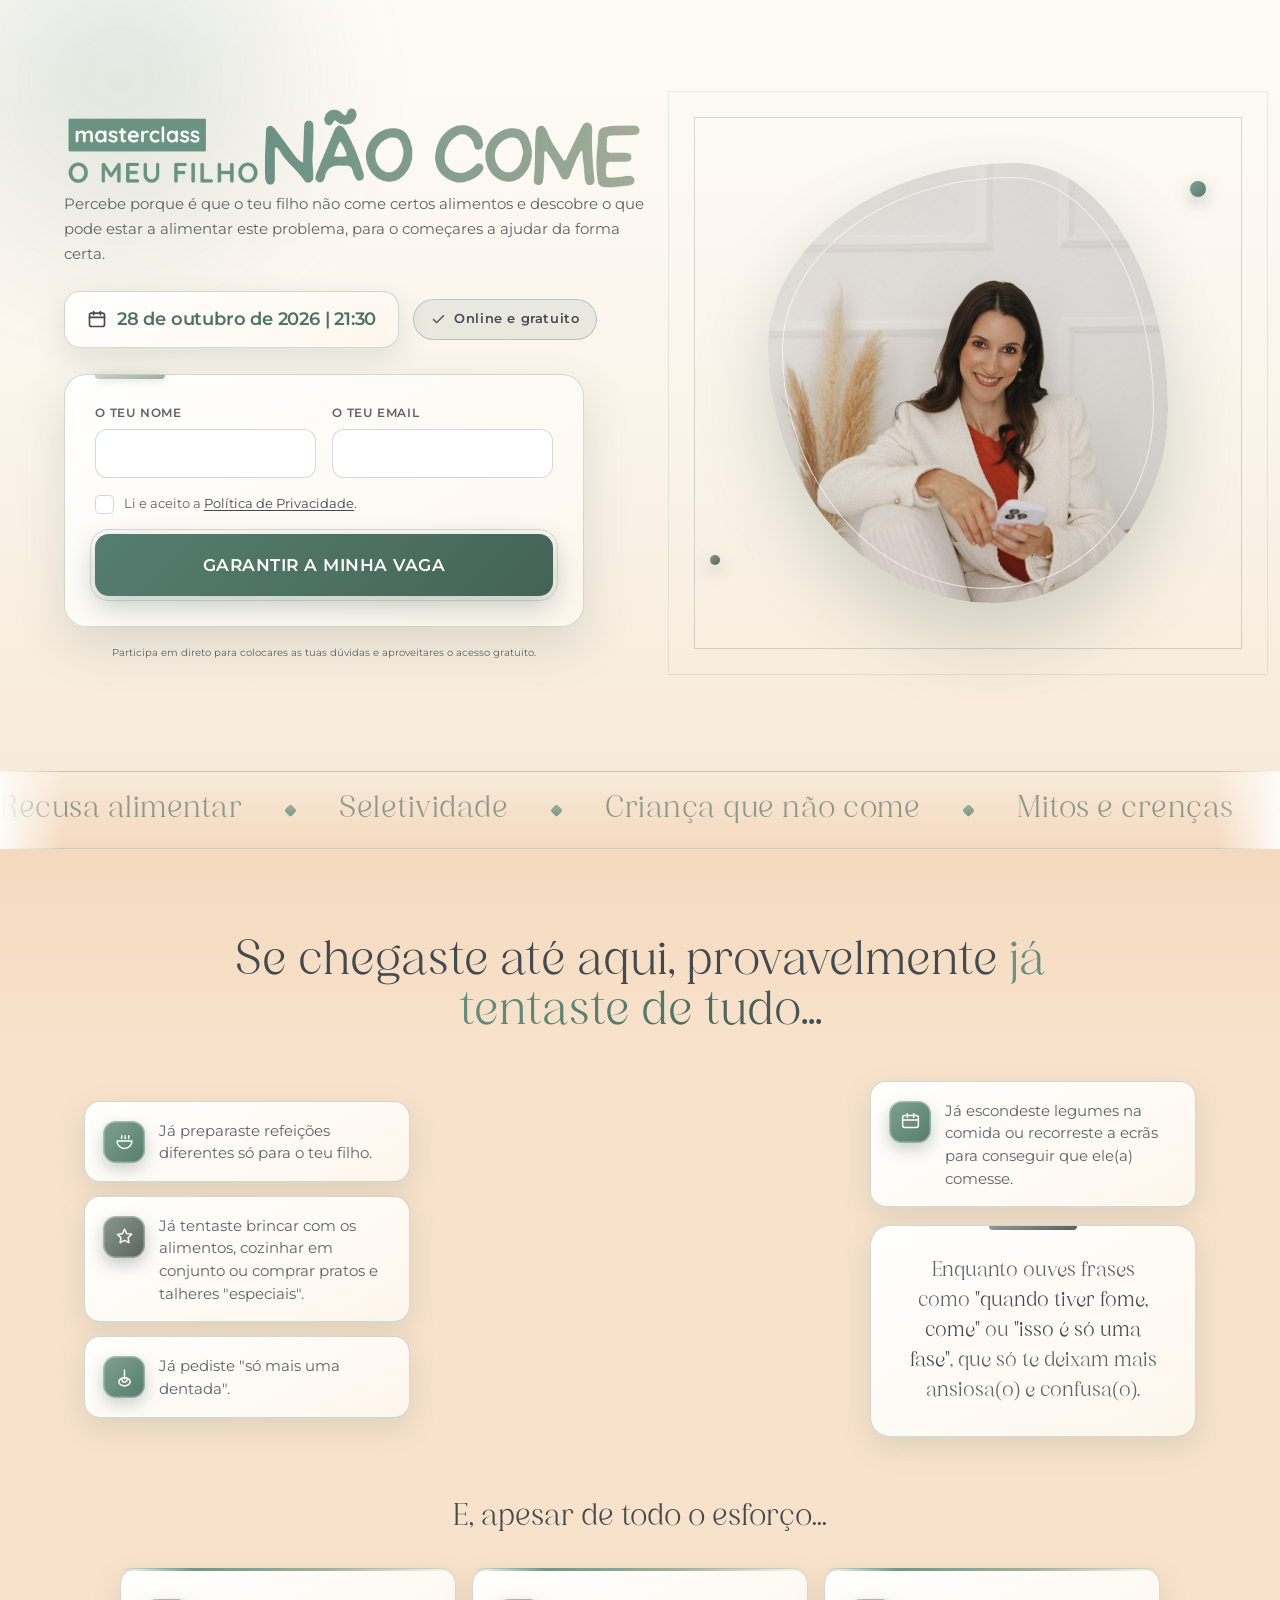
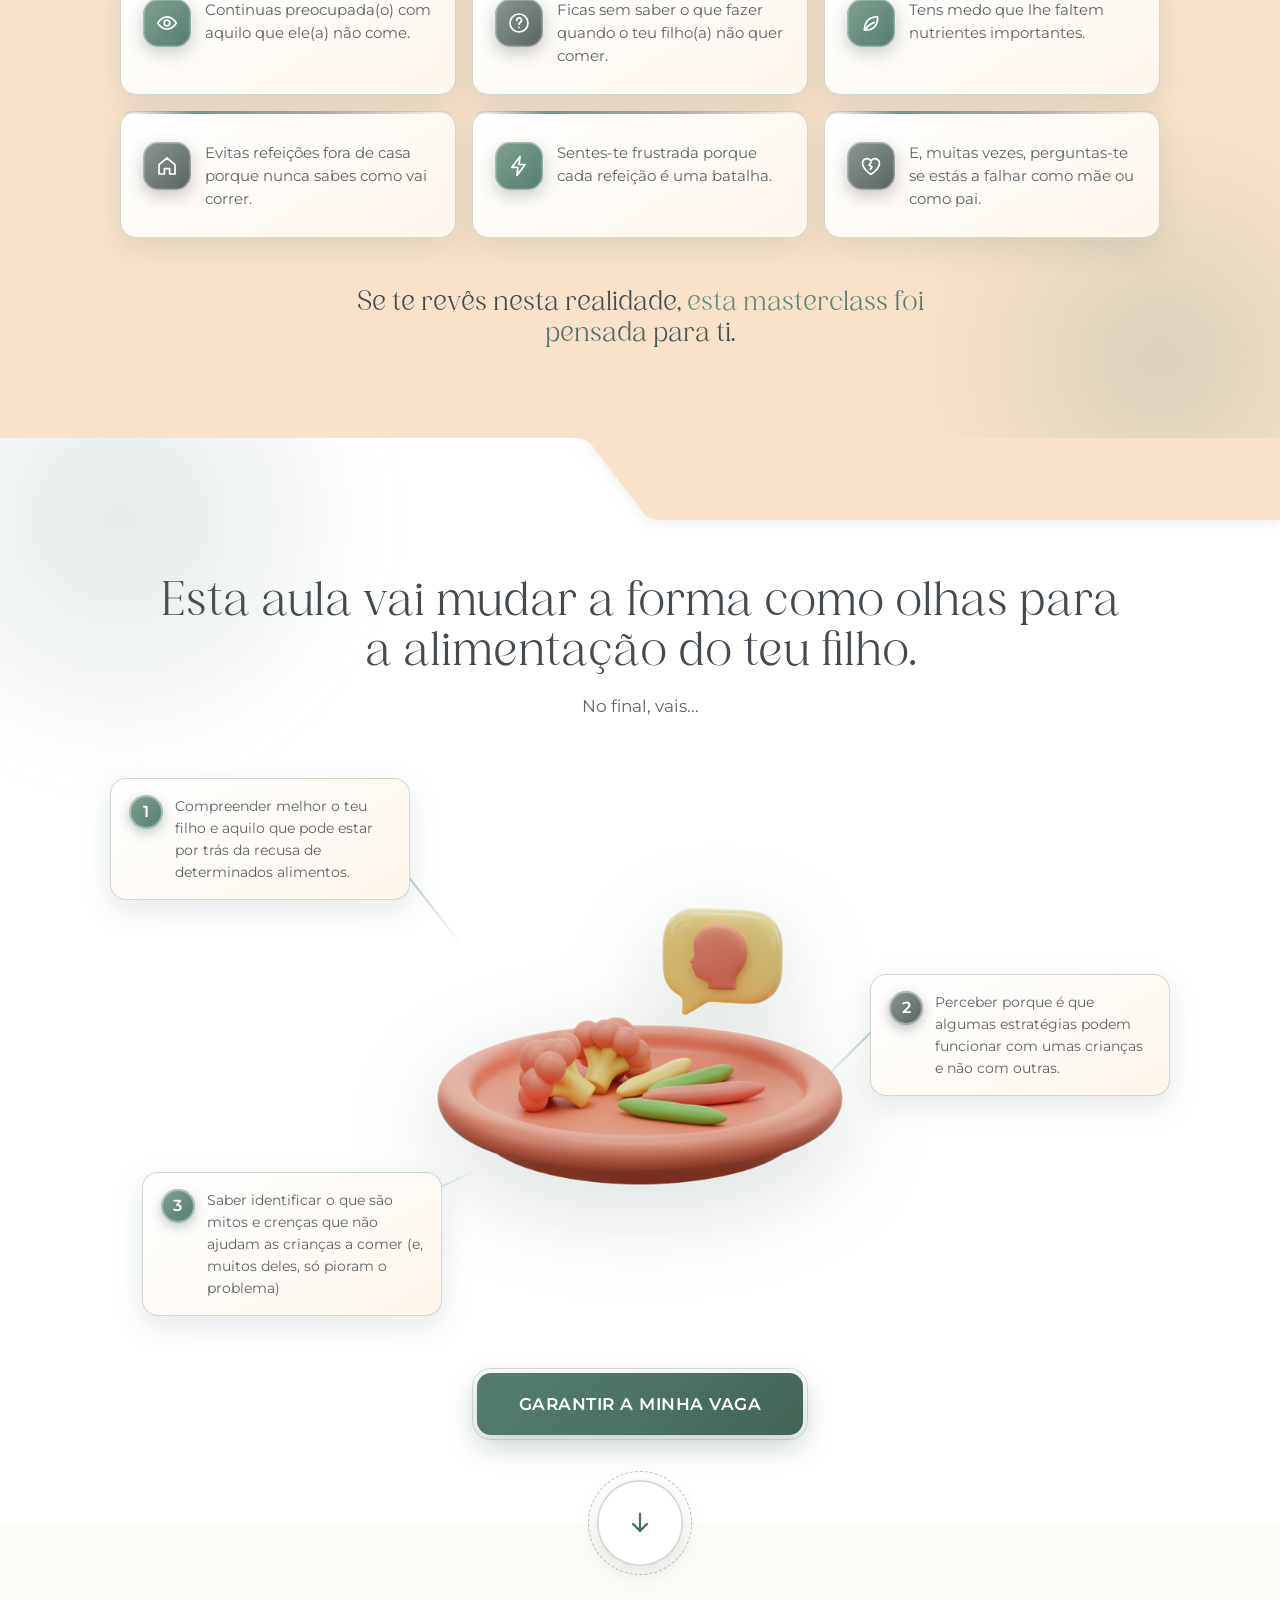
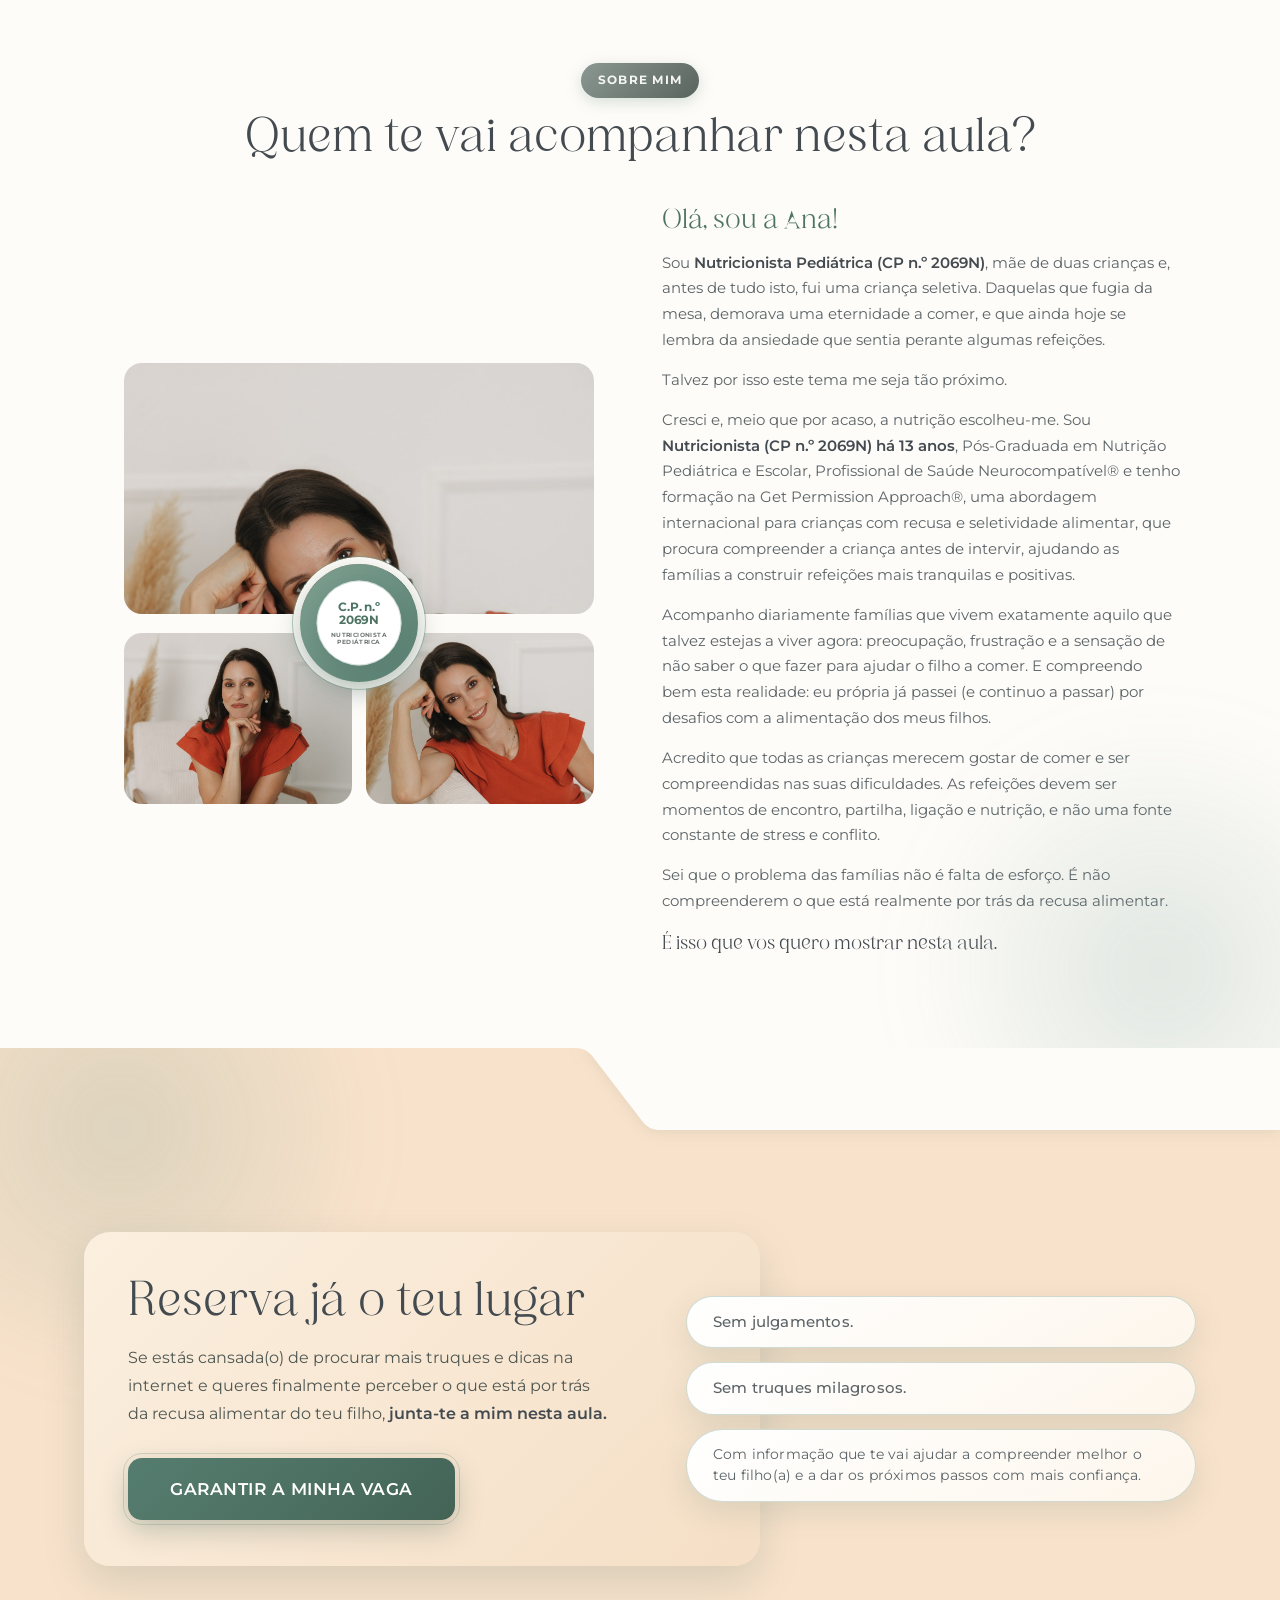
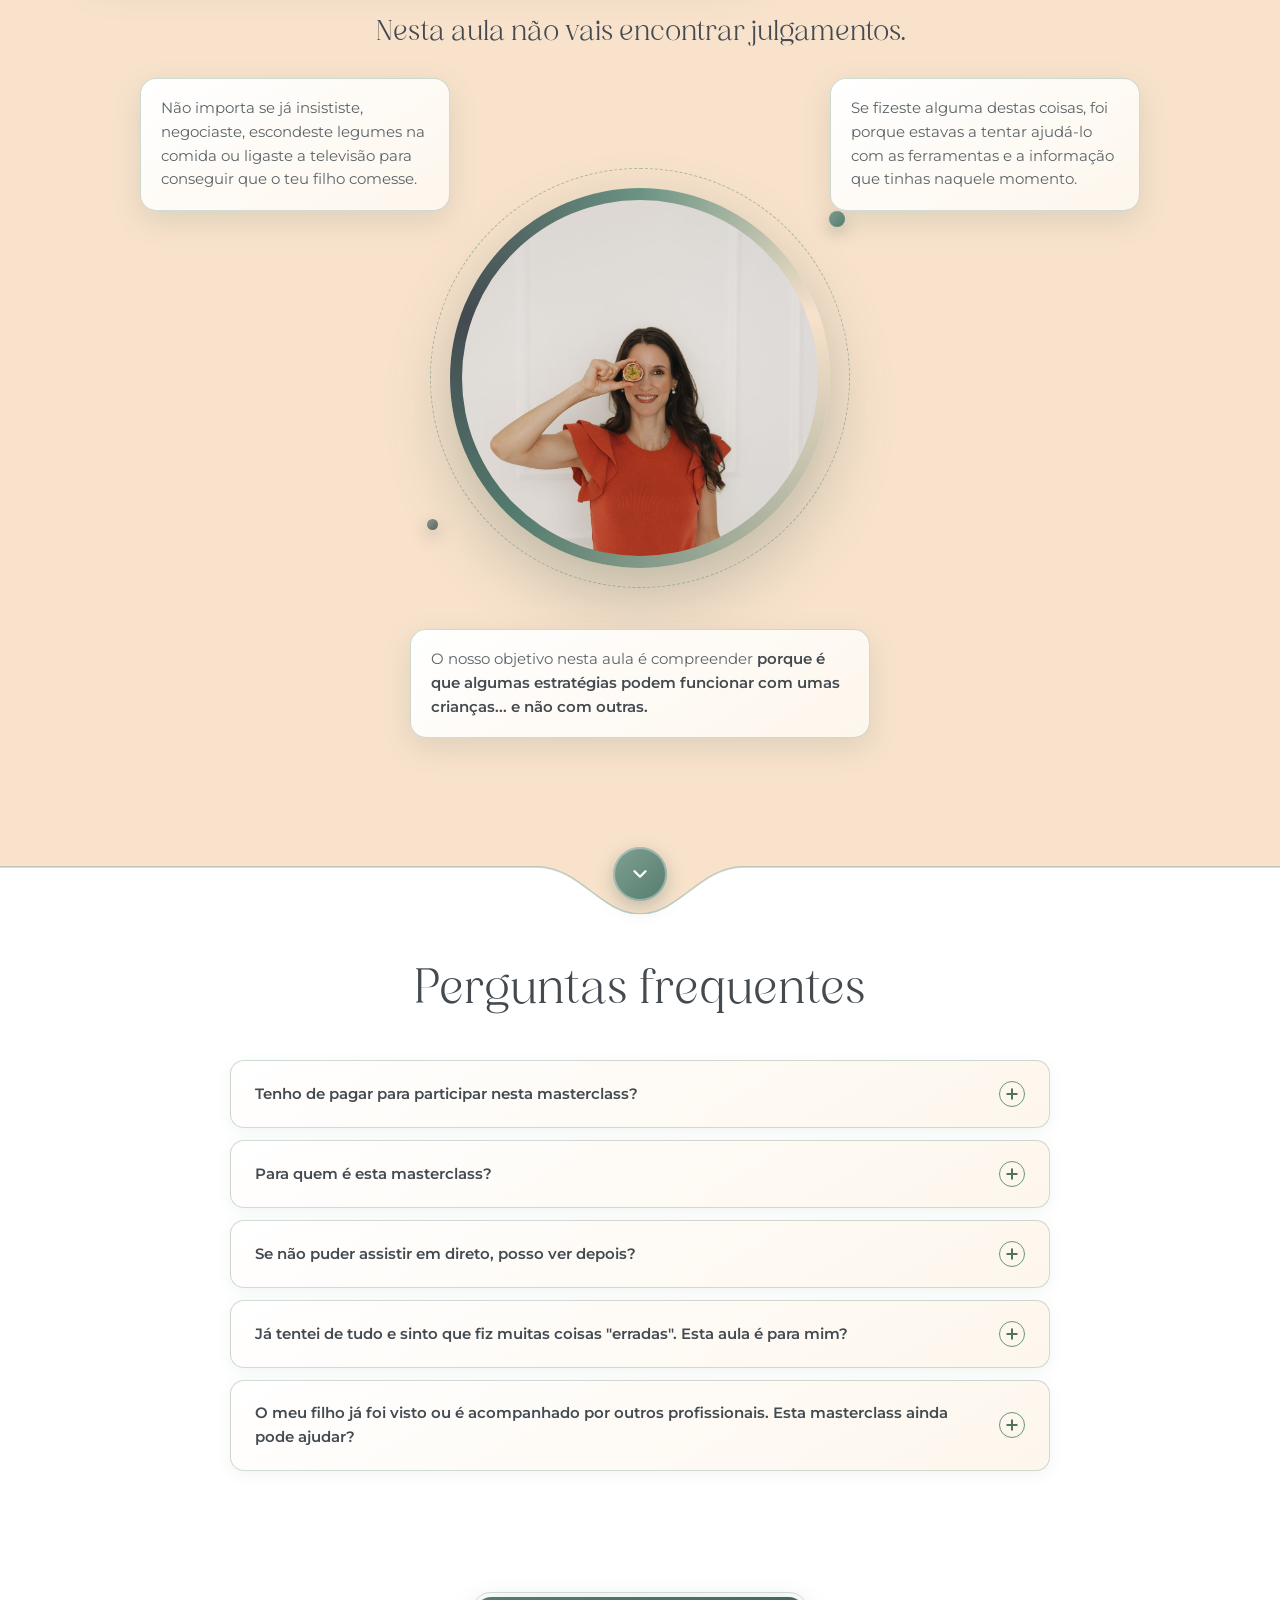
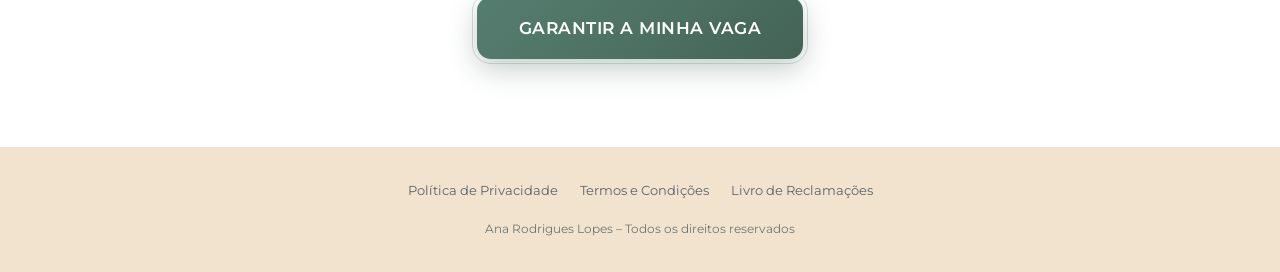
==== commit ed715345: "[cc] swap hero photo (new client shot) and collage top photo per feedback Co-Authored-By: Claude Cod" ====
--- a/index.html
+++ b/index.html
@@ -53,7 +53,7 @@
     <div class="hero-visual sr-hidden" aria-hidden="true">
       <div class="hv-ring"></div>
       <div class="hv-ring b"></div>
-      <div class="hv-shape"><img src="assets/hero-crianca.jpg" alt="" loading="eager"></div>
+      <div class="hv-shape"><img src="assets/hero-crianca2.jpg" alt="" loading="eager"></div>
       <span class="hv-dot d1"></span>
       <span class="hv-dot d2"></span>
     </div>
@@ -188,7 +188,7 @@
          onde as tres fotos se encontram. Copy verbatim. -->
     <div class="sobre-grid">
       <div class="sobre-collage sr-hidden">
-        <figure class="sc-a"><img src="assets/ana-sobre.jpg" alt="Ana Rodrigues Lopes, Nutricionista Pediátrica, sentada numa poltrona clara" loading="lazy" width="900" height="1350"></figure>
+        <figure class="sc-a"><img src="assets/ana-topo.jpg" alt="Ana Rodrigues Lopes, Nutricionista Pediátrica, sentada numa poltrona clara" loading="lazy" width="1600" height="853"></figure>
         <div class="sc-row">
           <figure class="sc-b"><img src="assets/ana-3.jpg" alt="Ana Rodrigues Lopes recostada no sofá" loading="lazy" width="900" height="1350"></figure>
           <figure class="sc-c"><img src="assets/ana-6.jpg" alt="Ana Rodrigues Lopes a olhar diretamente para a câmara" loading="lazy" width="900" height="1350"></figure>
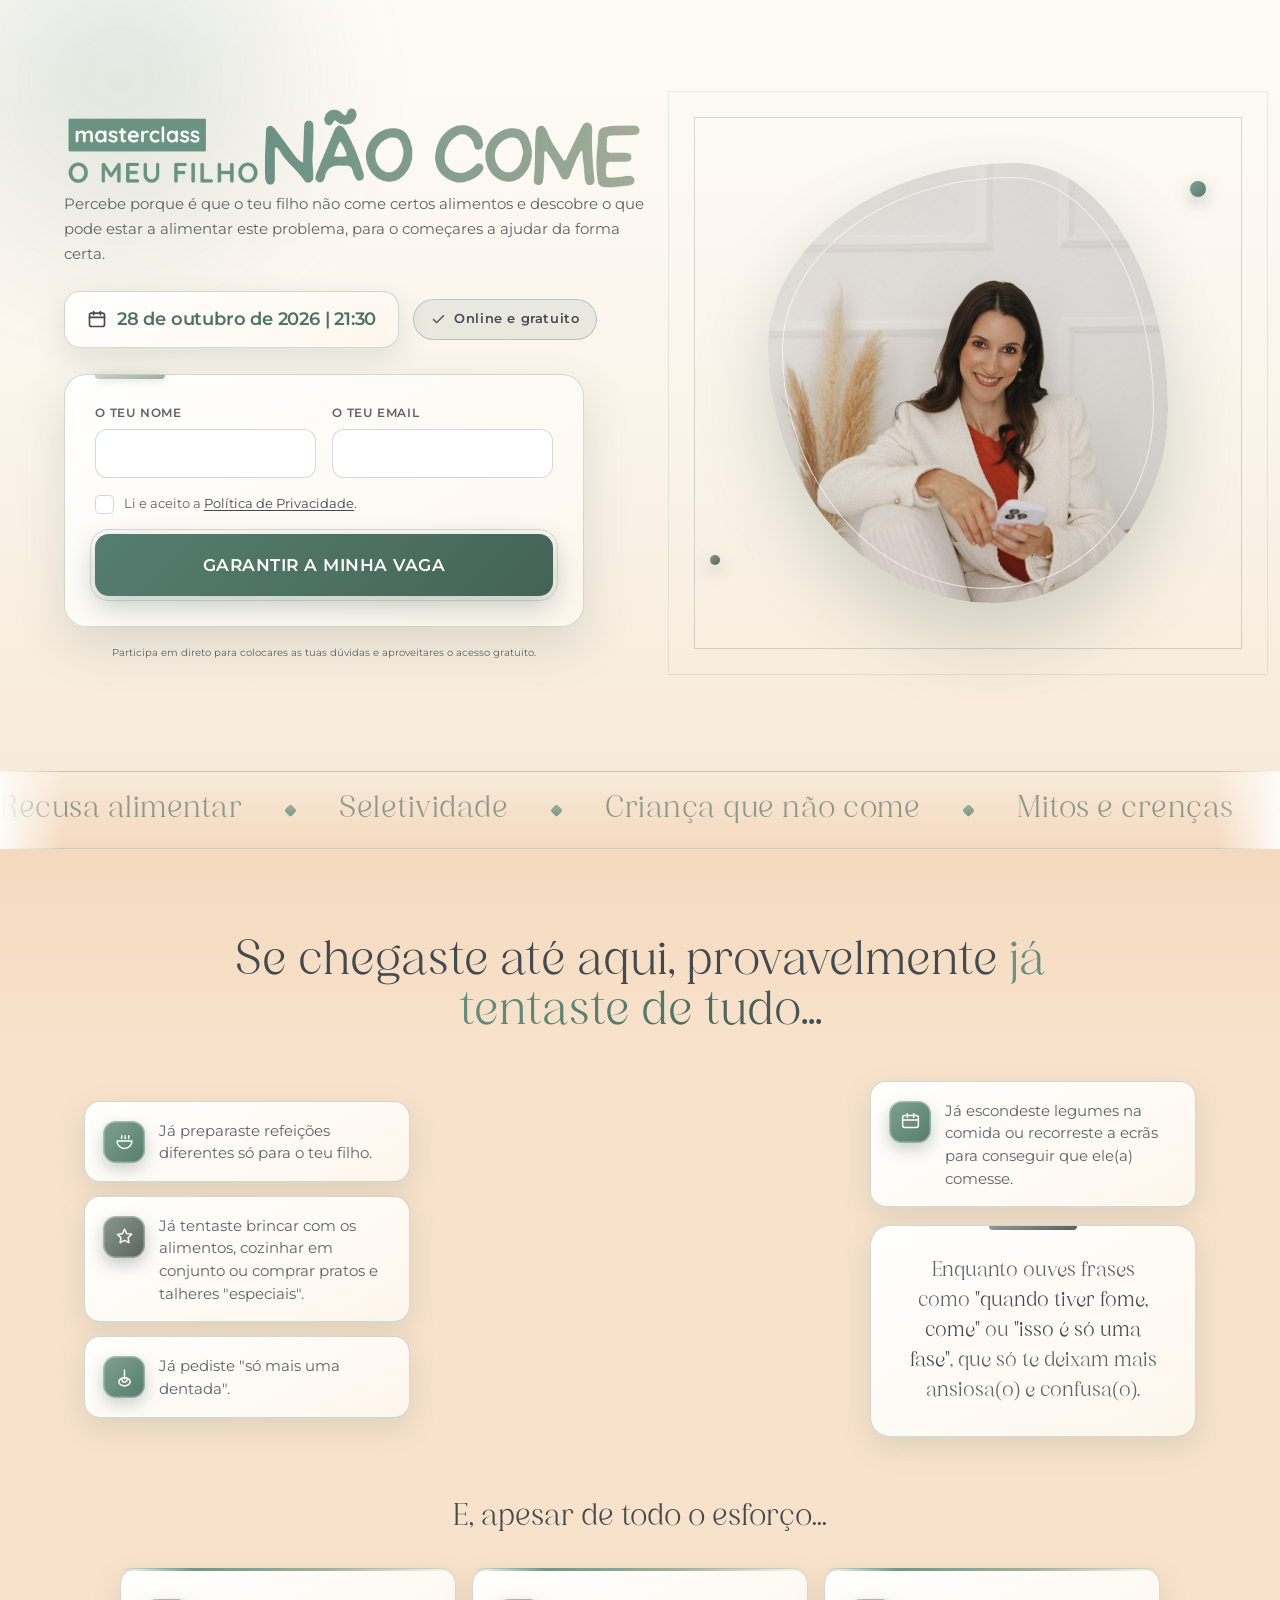
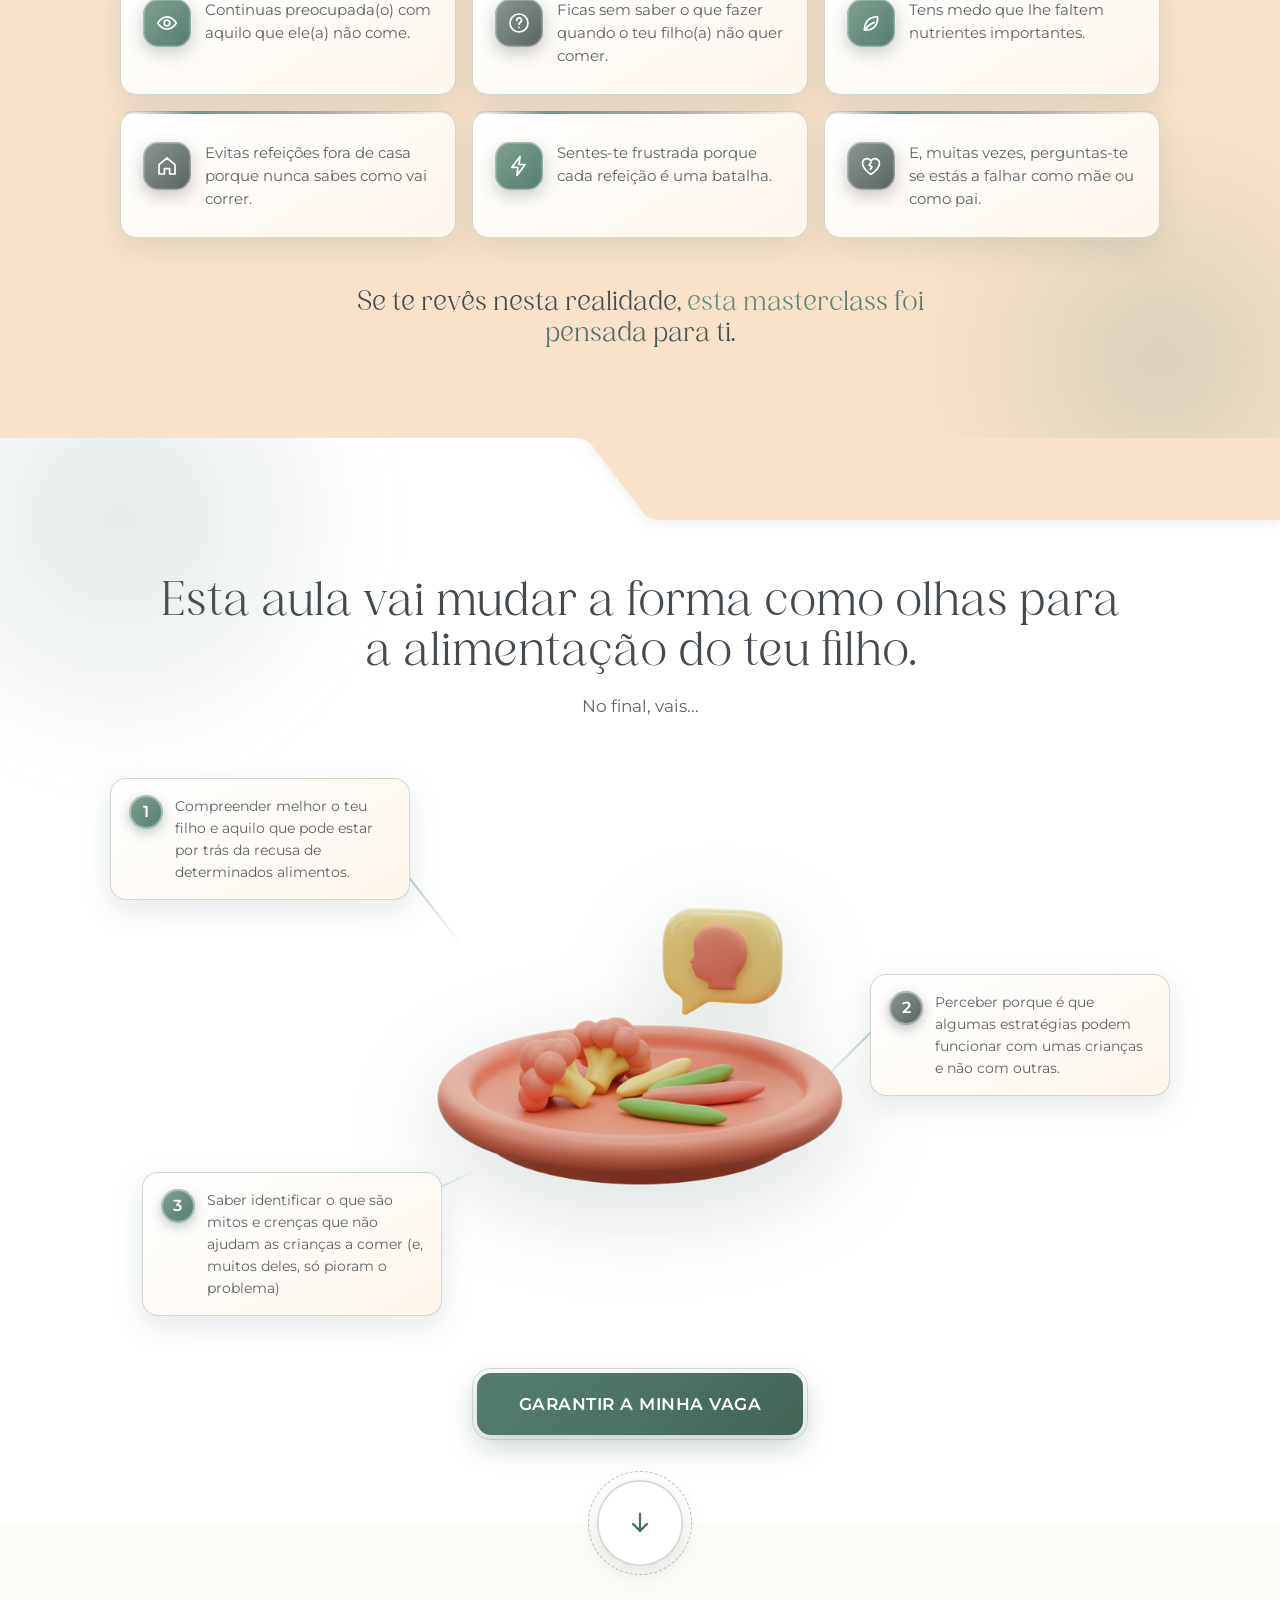
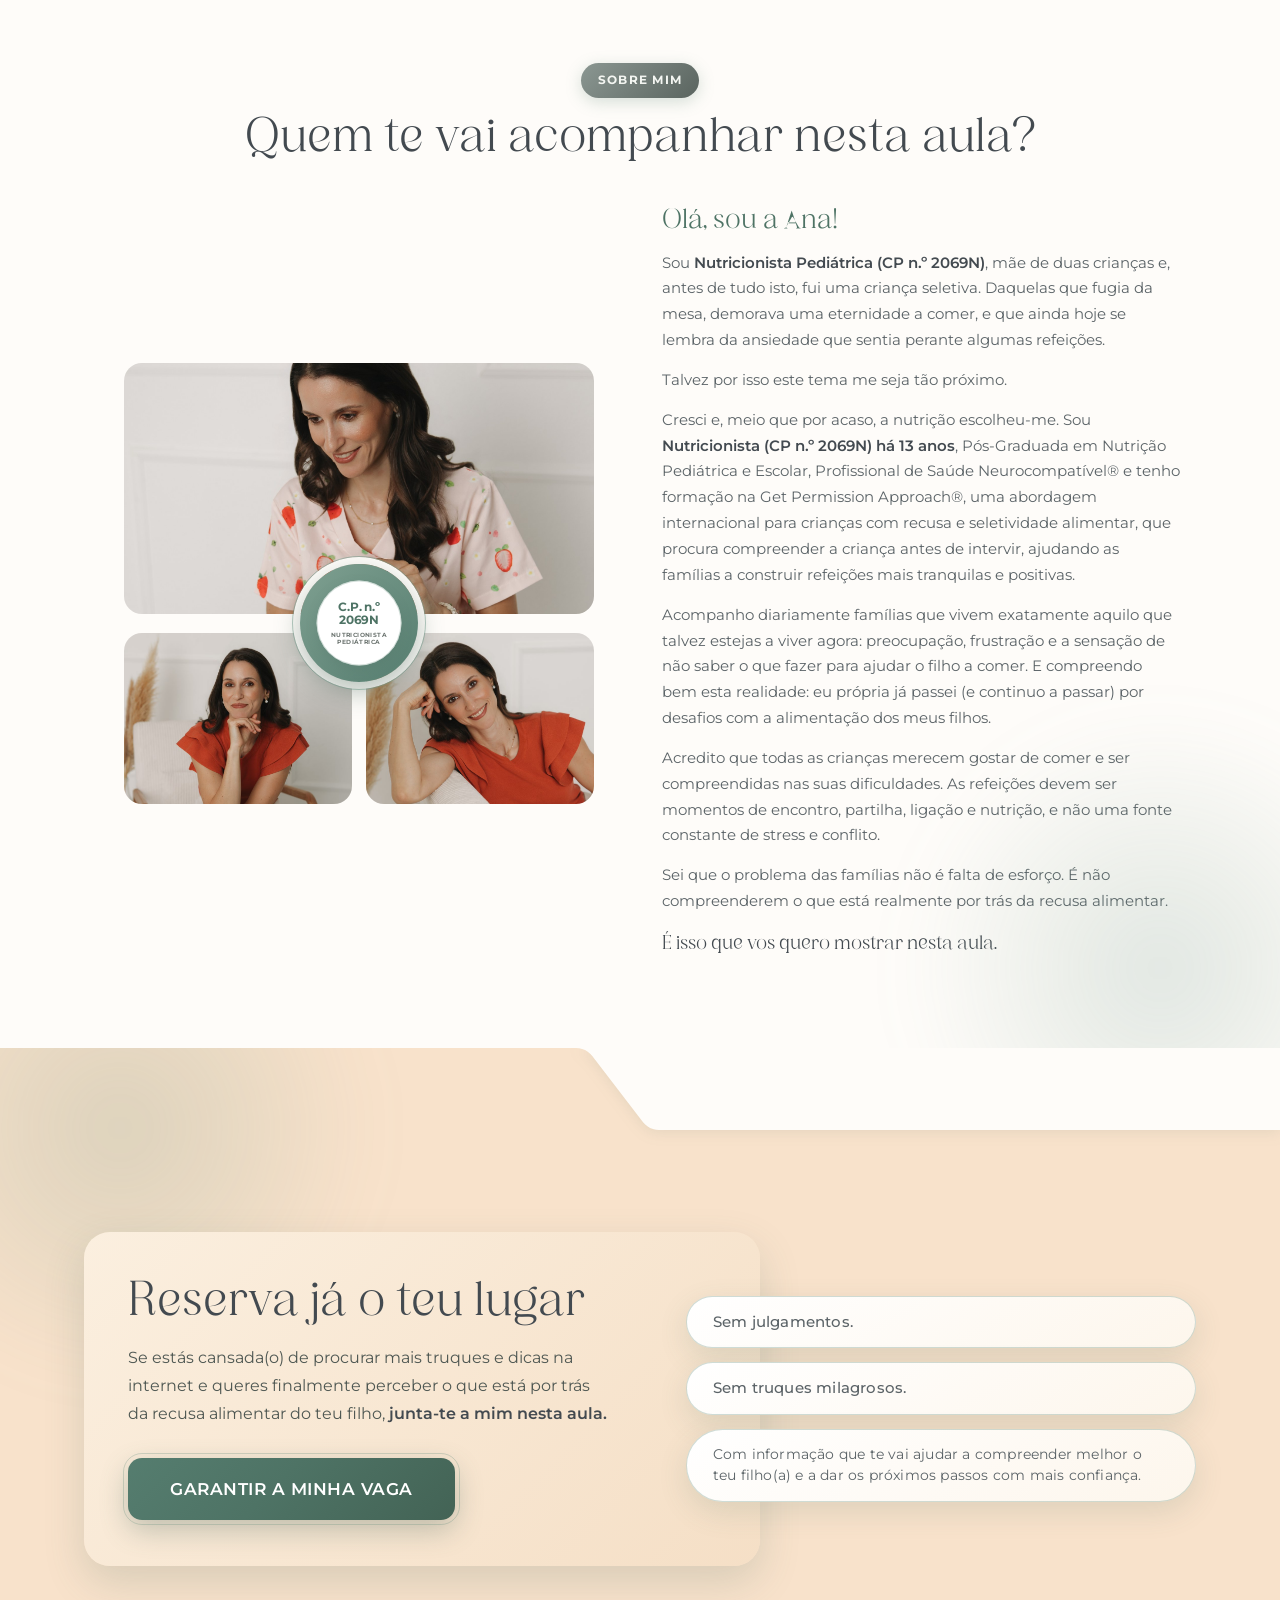
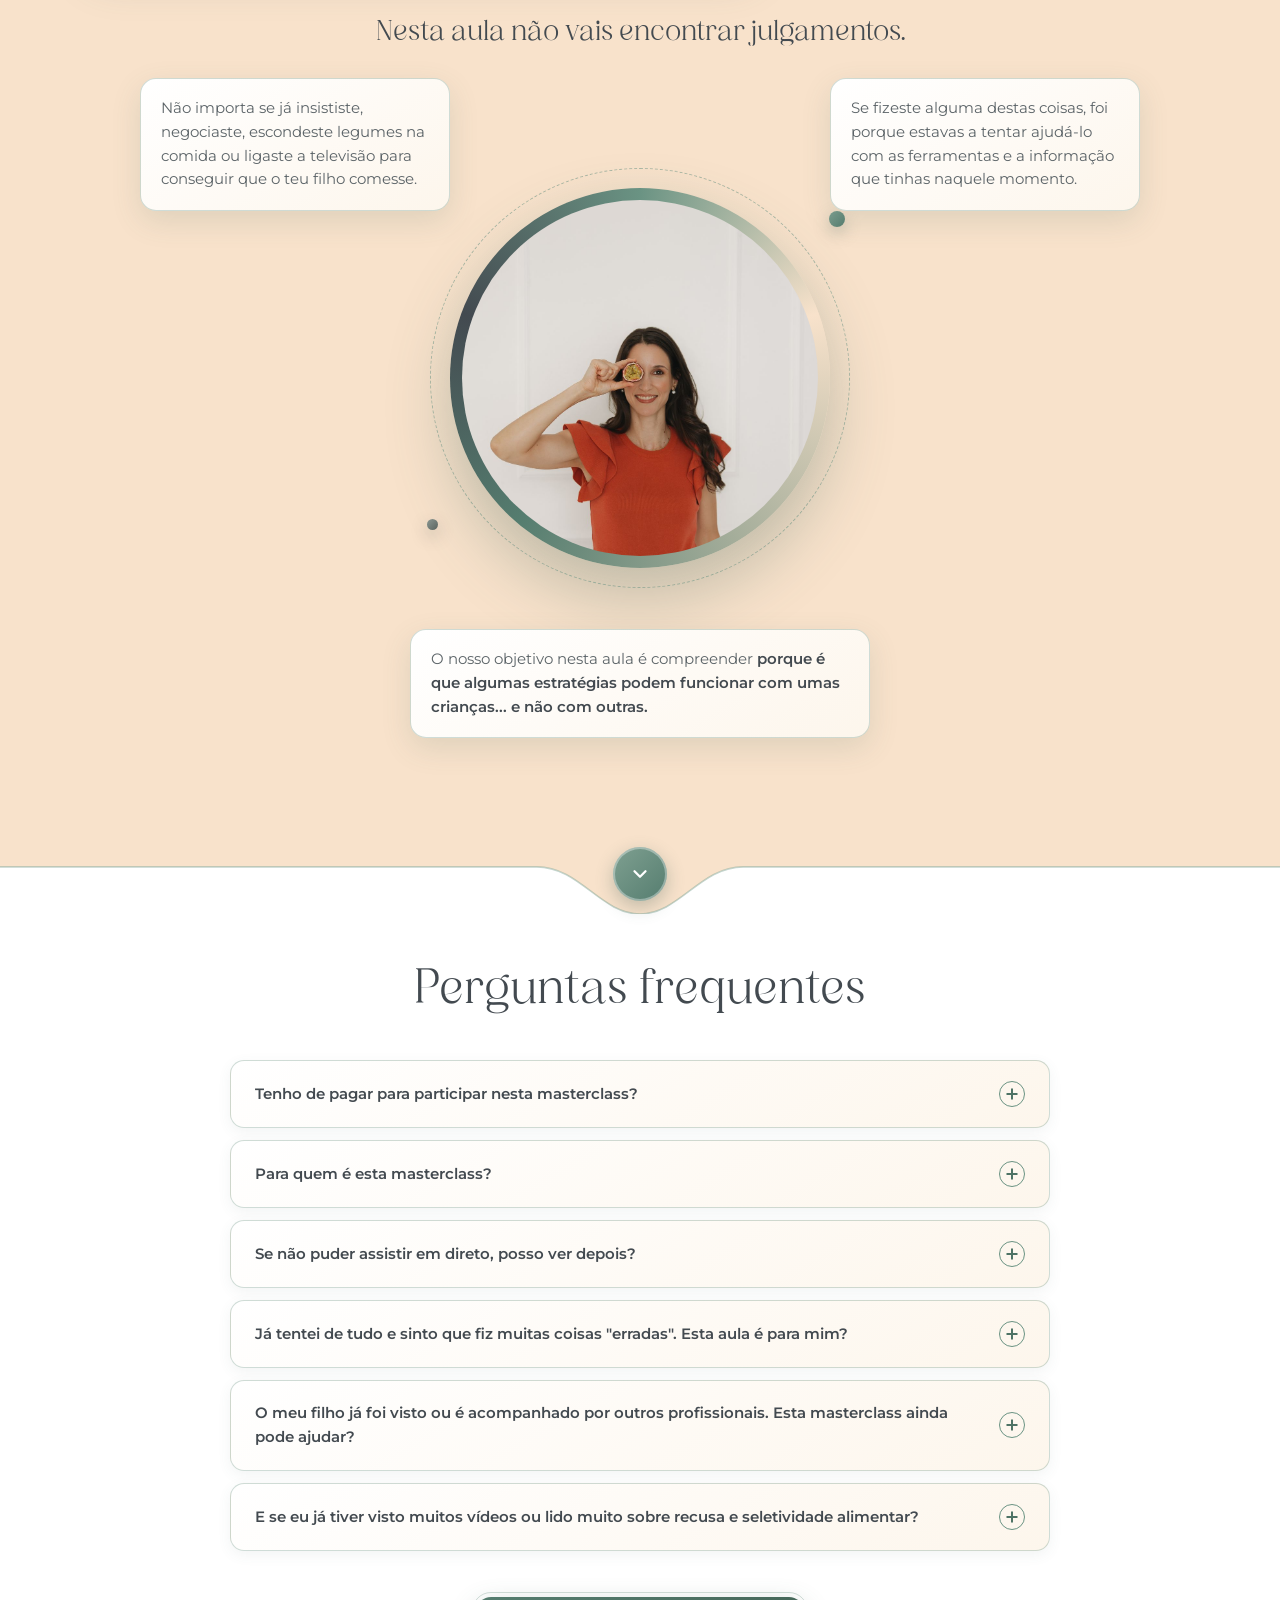
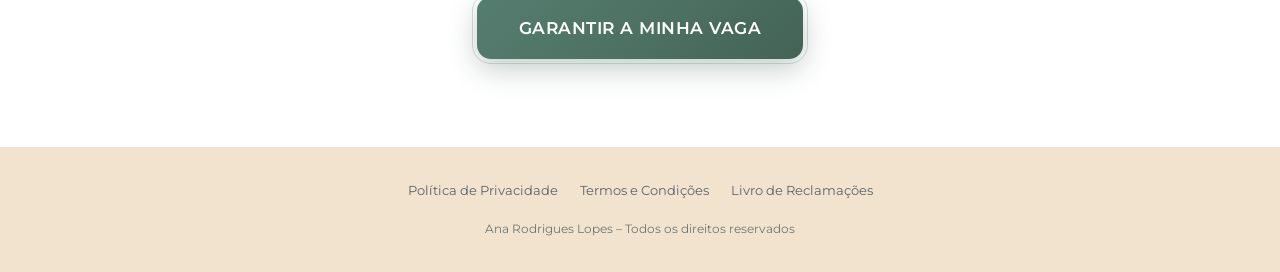
==== commit 8dd36b24: "[cc] collage top photo per client feedback (table scene) Co-Authored-By: Claude Code <noreply@anthro" ====
--- a/index.html
+++ b/index.html
@@ -188,7 +188,7 @@
          onde as tres fotos se encontram. Copy verbatim. -->
     <div class="sobre-grid">
       <div class="sobre-collage sr-hidden">
-        <figure class="sc-a"><img src="assets/ana-topo.jpg" alt="Ana Rodrigues Lopes, Nutricionista Pediátrica, sentada numa poltrona clara" loading="lazy" width="1600" height="853"></figure>
+        <figure class="sc-a"><img src="assets/ana-topo2.jpg" alt="Ana Rodrigues Lopes, Nutricionista Pediátrica, à mesa com portátil e utensílios de bebé" loading="lazy" width="1600" height="853"></figure>
         <div class="sc-row">
           <figure class="sc-b"><img src="assets/ana-3.jpg" alt="Ana Rodrigues Lopes recostada no sofá" loading="lazy" width="900" height="1350"></figure>
           <figure class="sc-c"><img src="assets/ana-6.jpg" alt="Ana Rodrigues Lopes a olhar diretamente para a câmara" loading="lazy" width="900" height="1350"></figure>
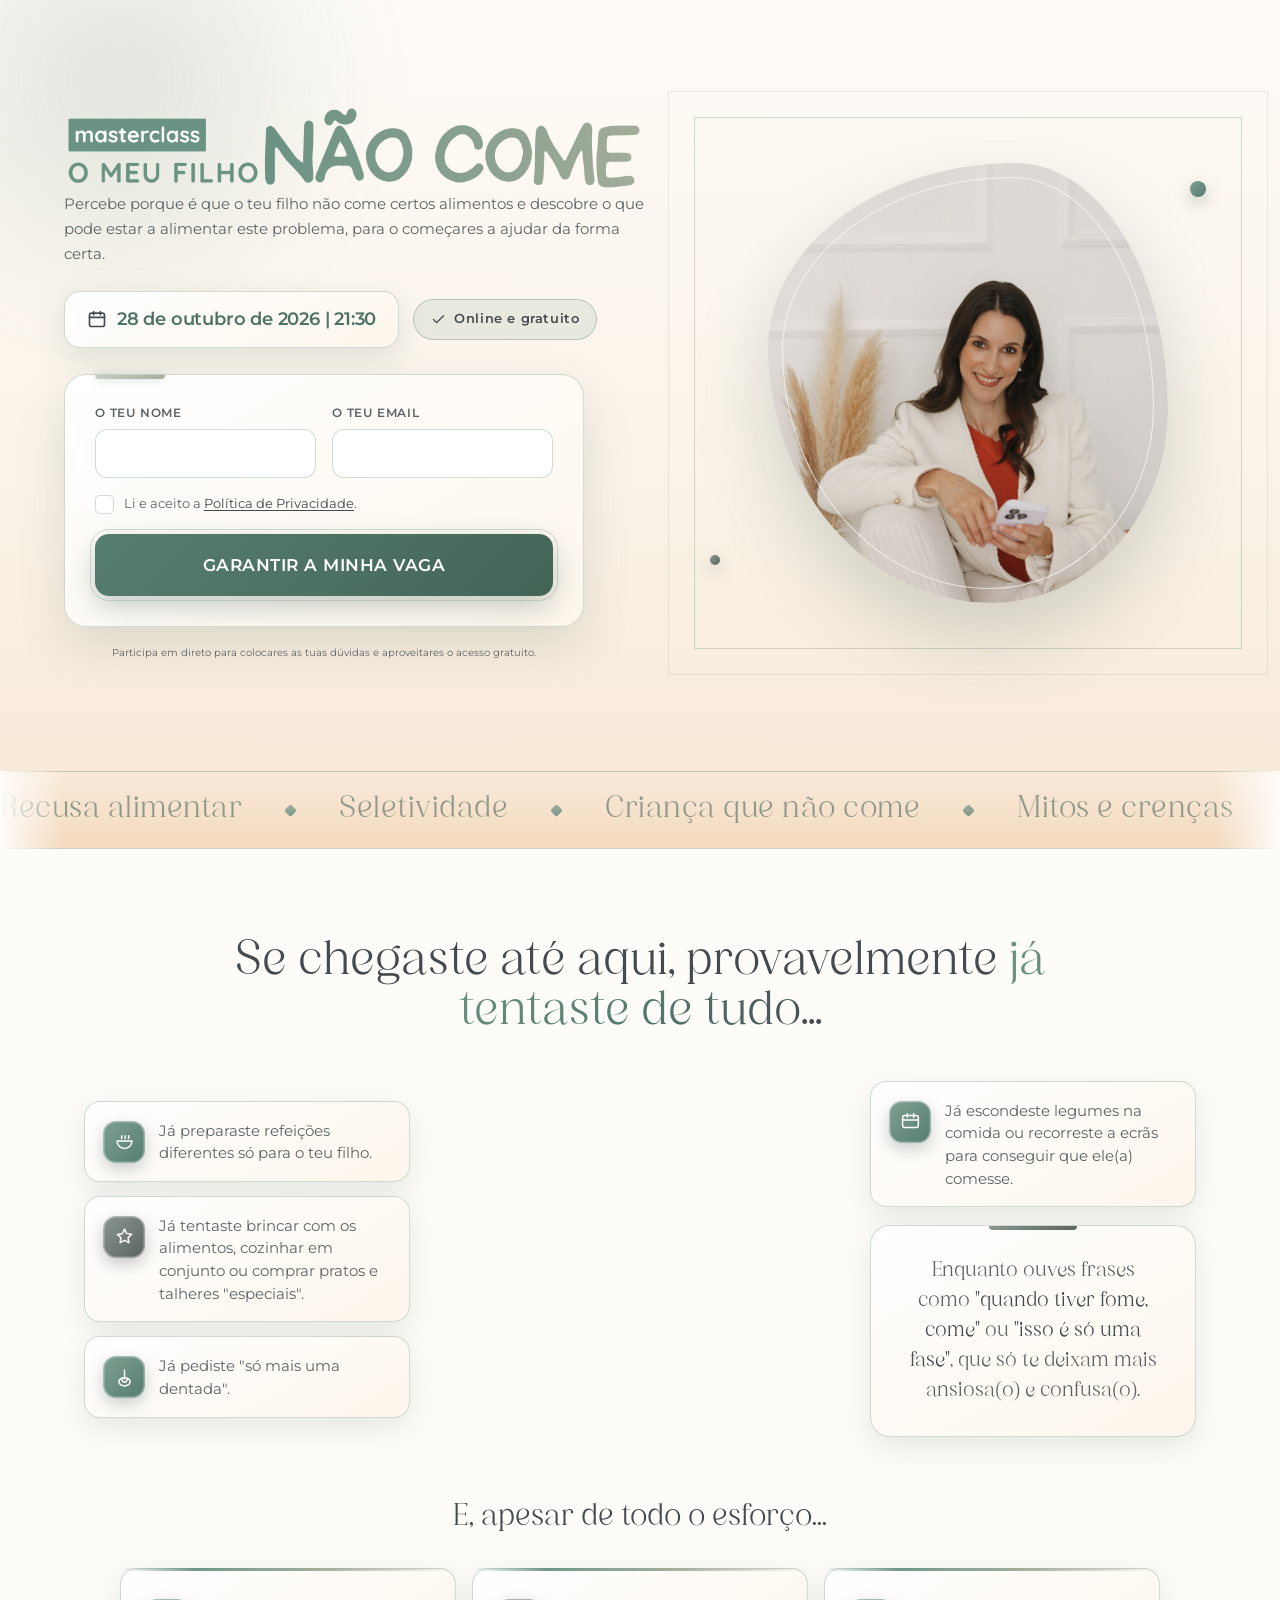
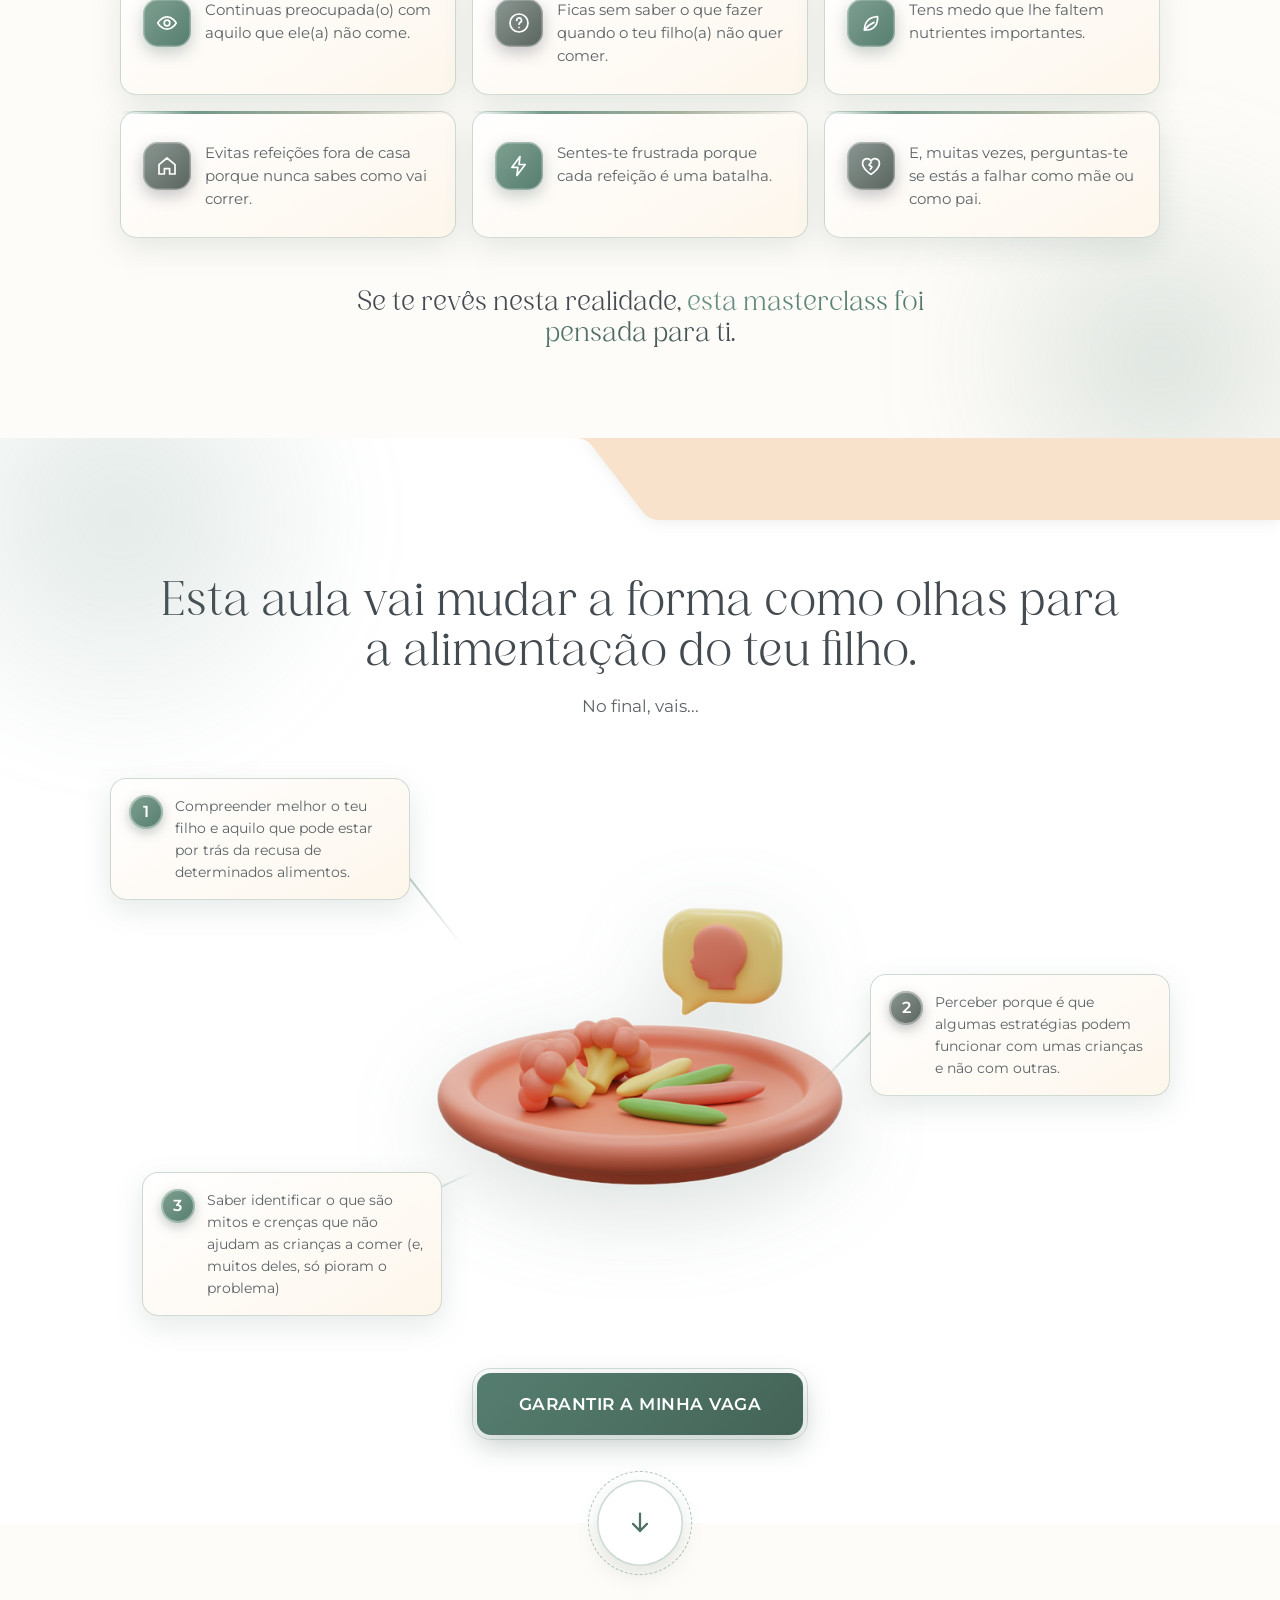
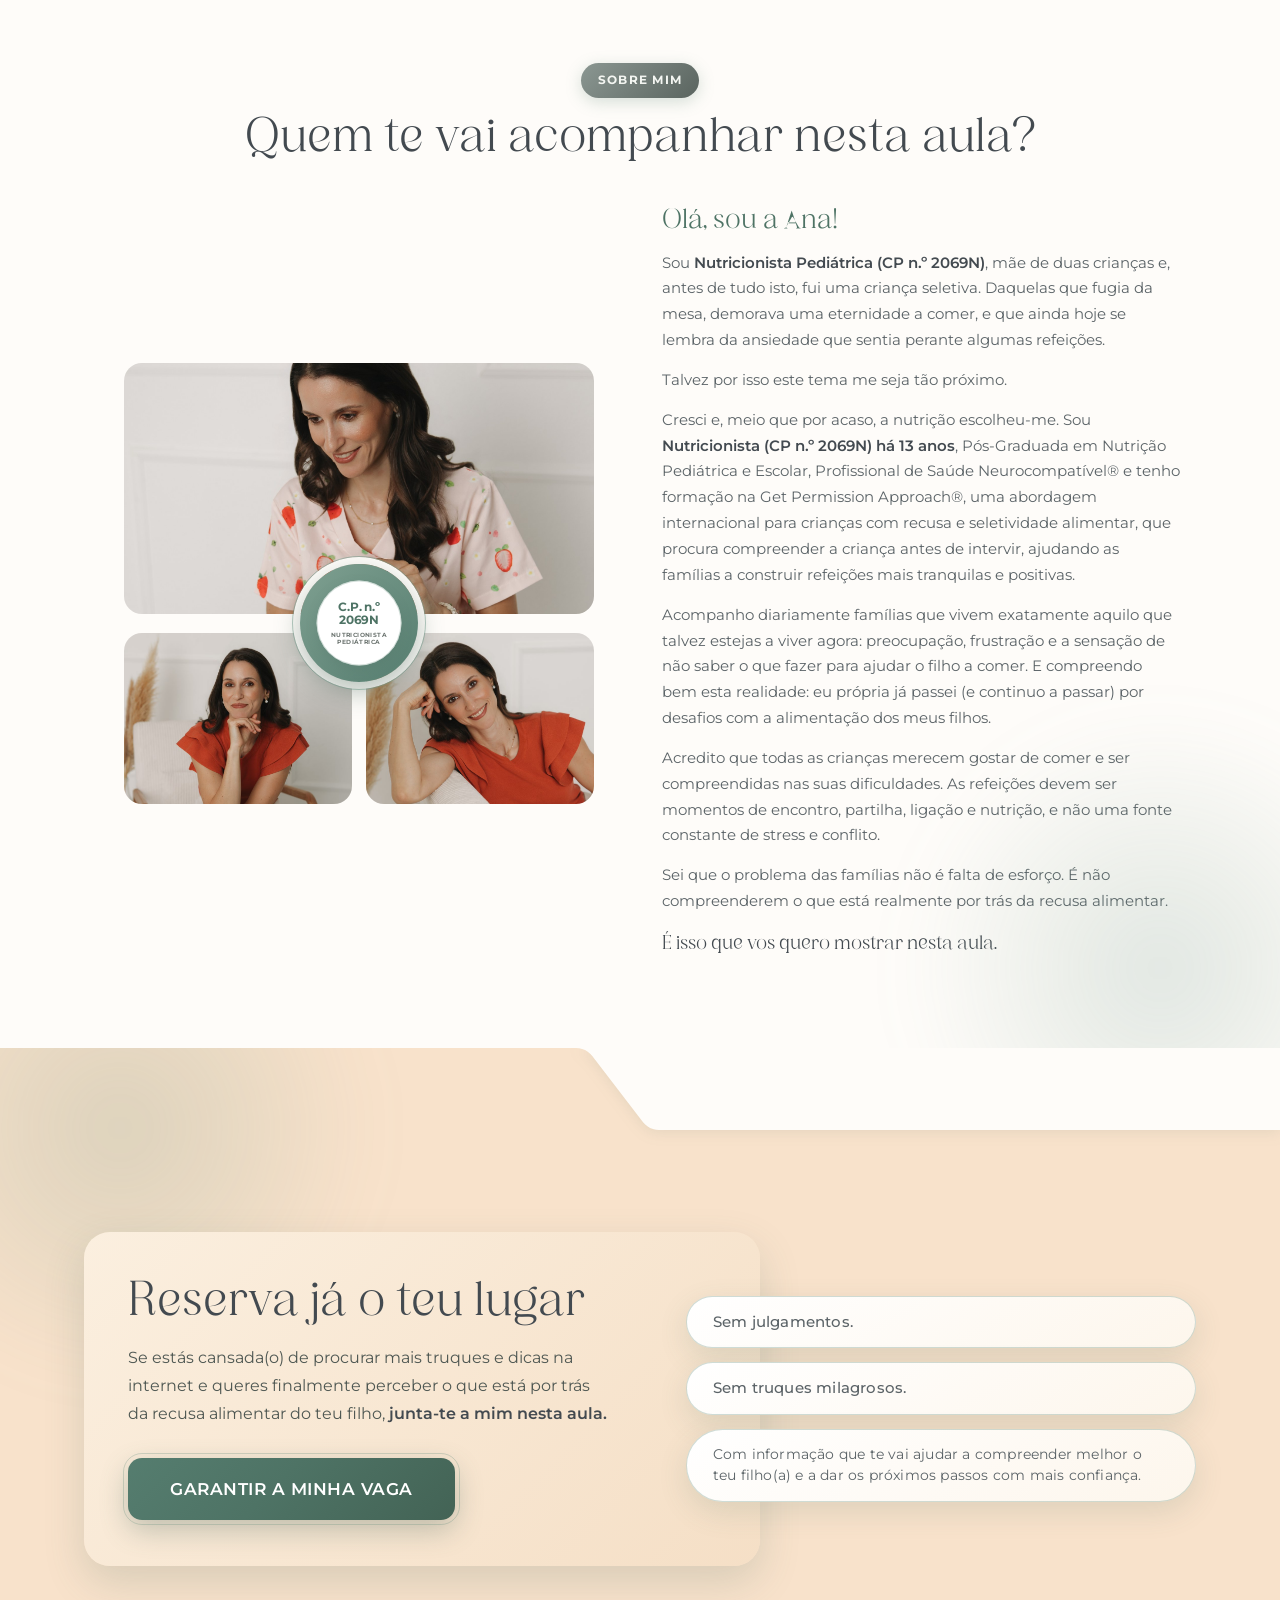
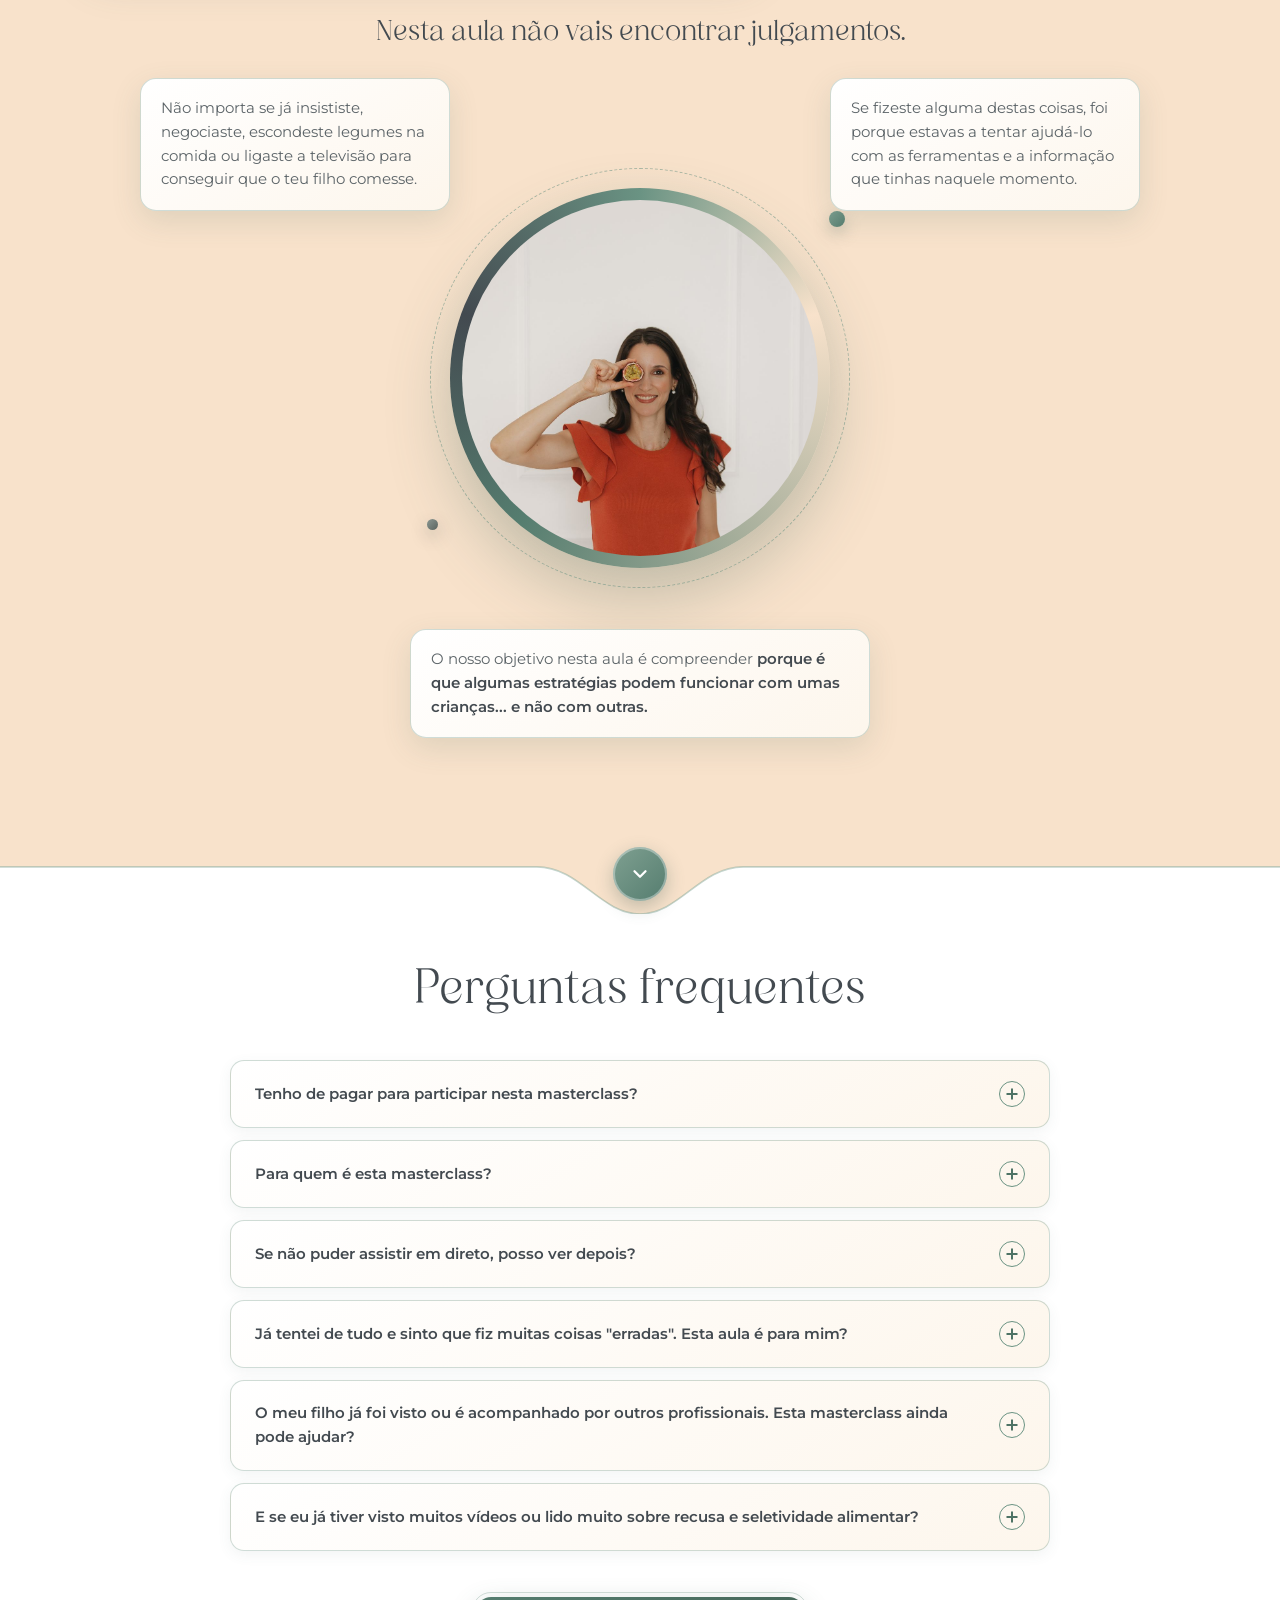
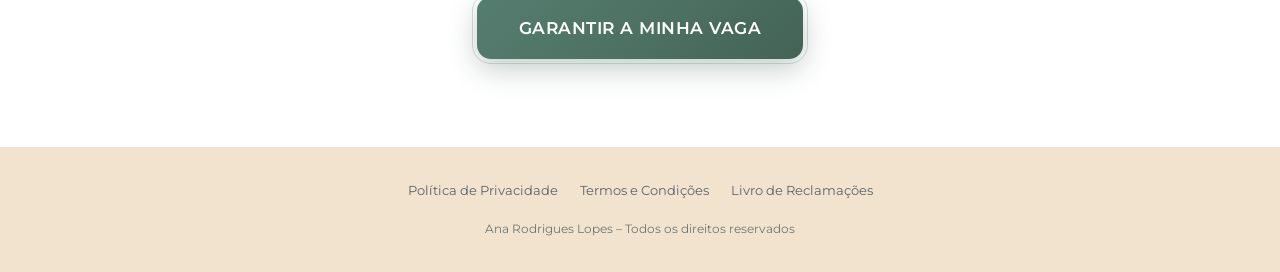
==== commit df09c566: "[cc] divider after duv matches photo bottom edge color Co-Authored-By: Claude Code <noreply@anthropi" ====
--- a/index.html
+++ b/index.html
@@ -136,7 +136,7 @@
 
 <!-- ============ SECÇÃO 3 — TRANSFORMAÇÃO / BENEFÍCIOS ============ -->
 <section class="sec sec-imag sec-recebe">
-  <div class="aba from-areia dir-r" aria-hidden="true"></div>
+  <div class="aba from-prancheta dir-r" aria-hidden="true"></div>
   <div class="orb tl" aria-hidden="true"></div>
   <div class="wrap center">
     <h2 class="maxw-lg sr-hidden">Esta aula vai mudar a forma como olhas para a alimentação do teu filho.</h2>
--- a/assets/style.css
+++ b/assets/style.css
@@ -126,6 +126,7 @@
     calc(100% - 1.0139 * var(--aba-h)) 100%, 0 100%)}
 .aba.from-hero{--aba-cor:#F8EAD9}
 .aba.from-areia{--aba-cor:var(--areia)}
+.aba.from-prancheta{--aba-cor:#F8E2CB} /* r55: cor da borda inferior da prancheta (secao de cima) */
 .aba.from-paper{--aba-cor:var(--paper)}
 .aba.from-cream{--aba-cor:var(--cream)}
 @media(max-width:1024px){.aba{--aba-h:70px}}
@@ -198,7 +199,8 @@
 @keyframes daMorph{0%,100%{border-radius:62% 38% 44% 56%/42% 56% 44% 58%}50%{border-radius:41% 59% 60% 40%/58% 42% 58% 42%}}
 @media(prefers-reduced-motion:reduce){.hv-ring{animation:none}}
 /* SEC 2 — IDENTIFICACAO COM DORES */
-.sec-duv{background:linear-gradient(180deg,var(--areia-fim) 0,var(--areia) 190px);overflow:hidden}
+/* r54 TESTE: prancheta de fundo cover centralizada */
+.sec-duv{background:url(assets/prancheta-13242.jpg) center/cover no-repeat;overflow:hidden}
 /* divisoria 1a->2a seccao (r19->r20): FAIXA MARQUEE horizontal em loop
    infinito (palavras grandes correndo, gramatica da ref r20). Pausa suave
    no hover; prefers-reduced-motion desliga. */
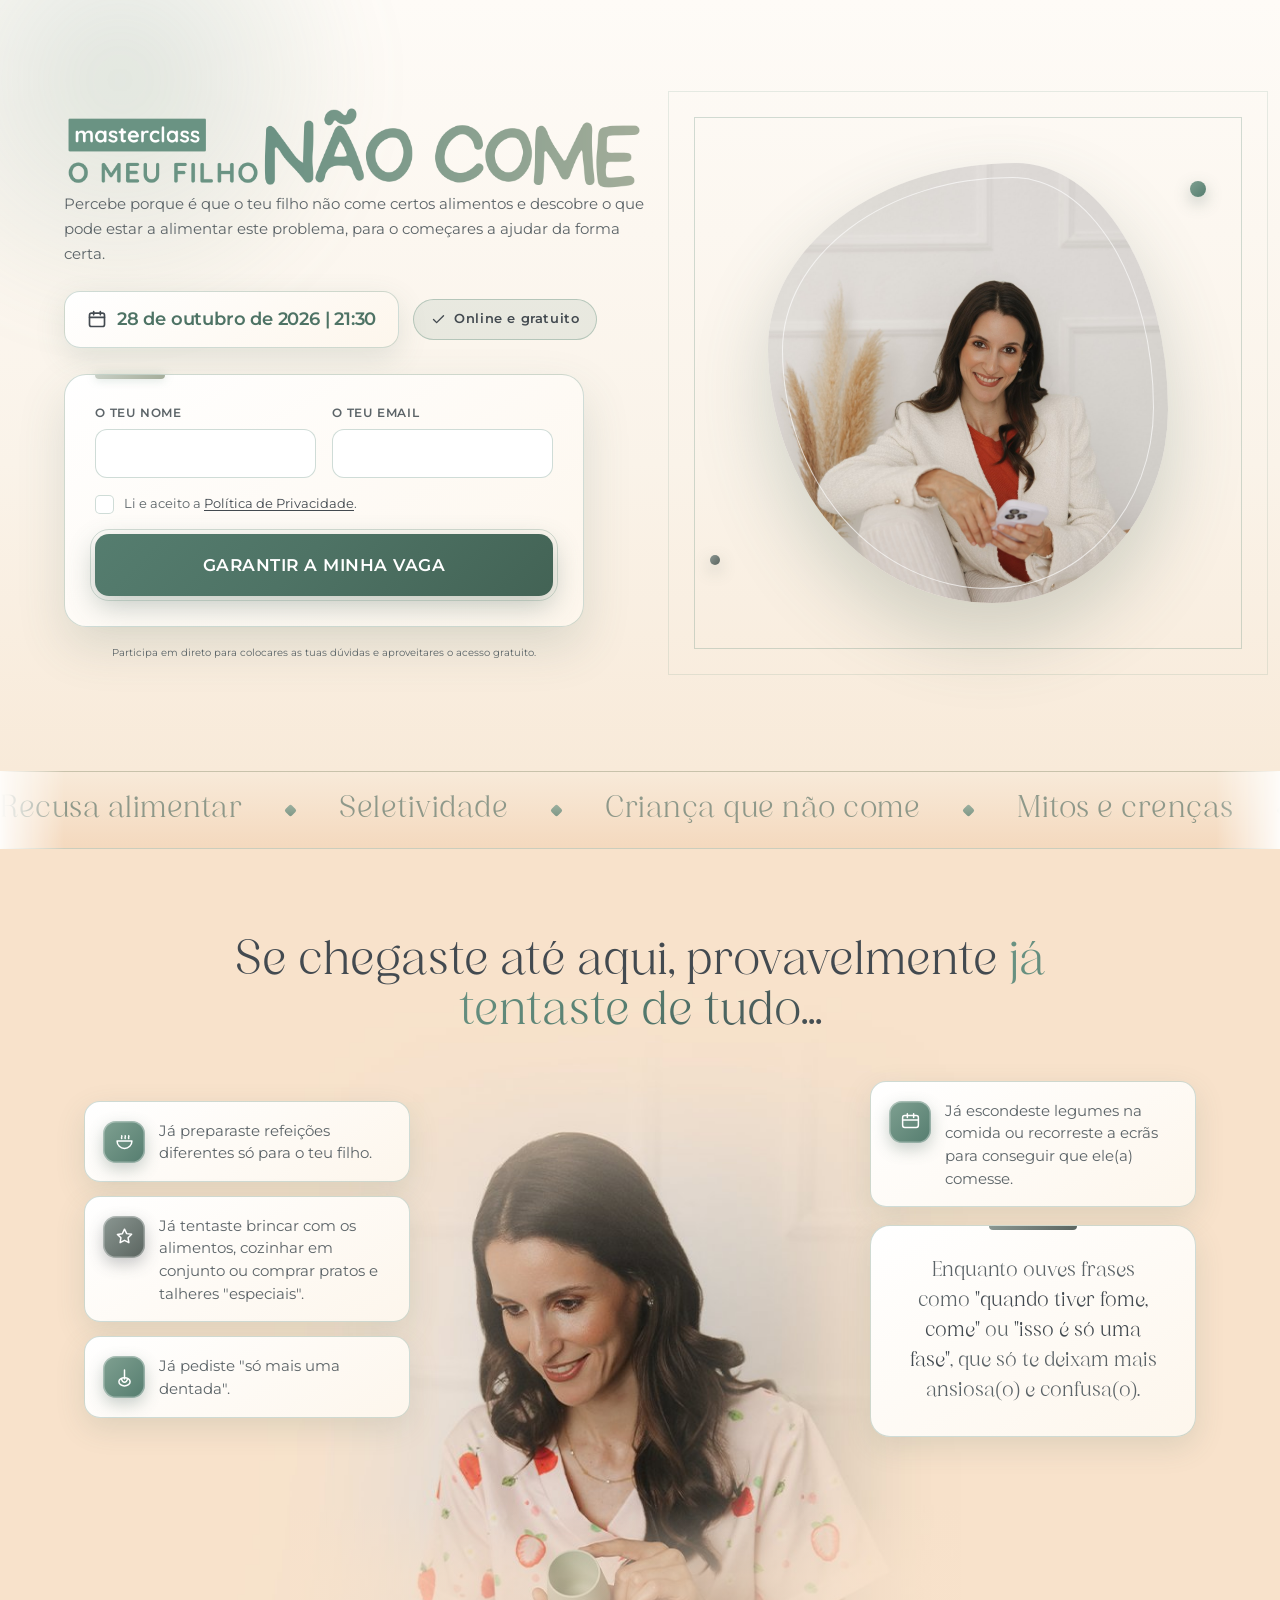
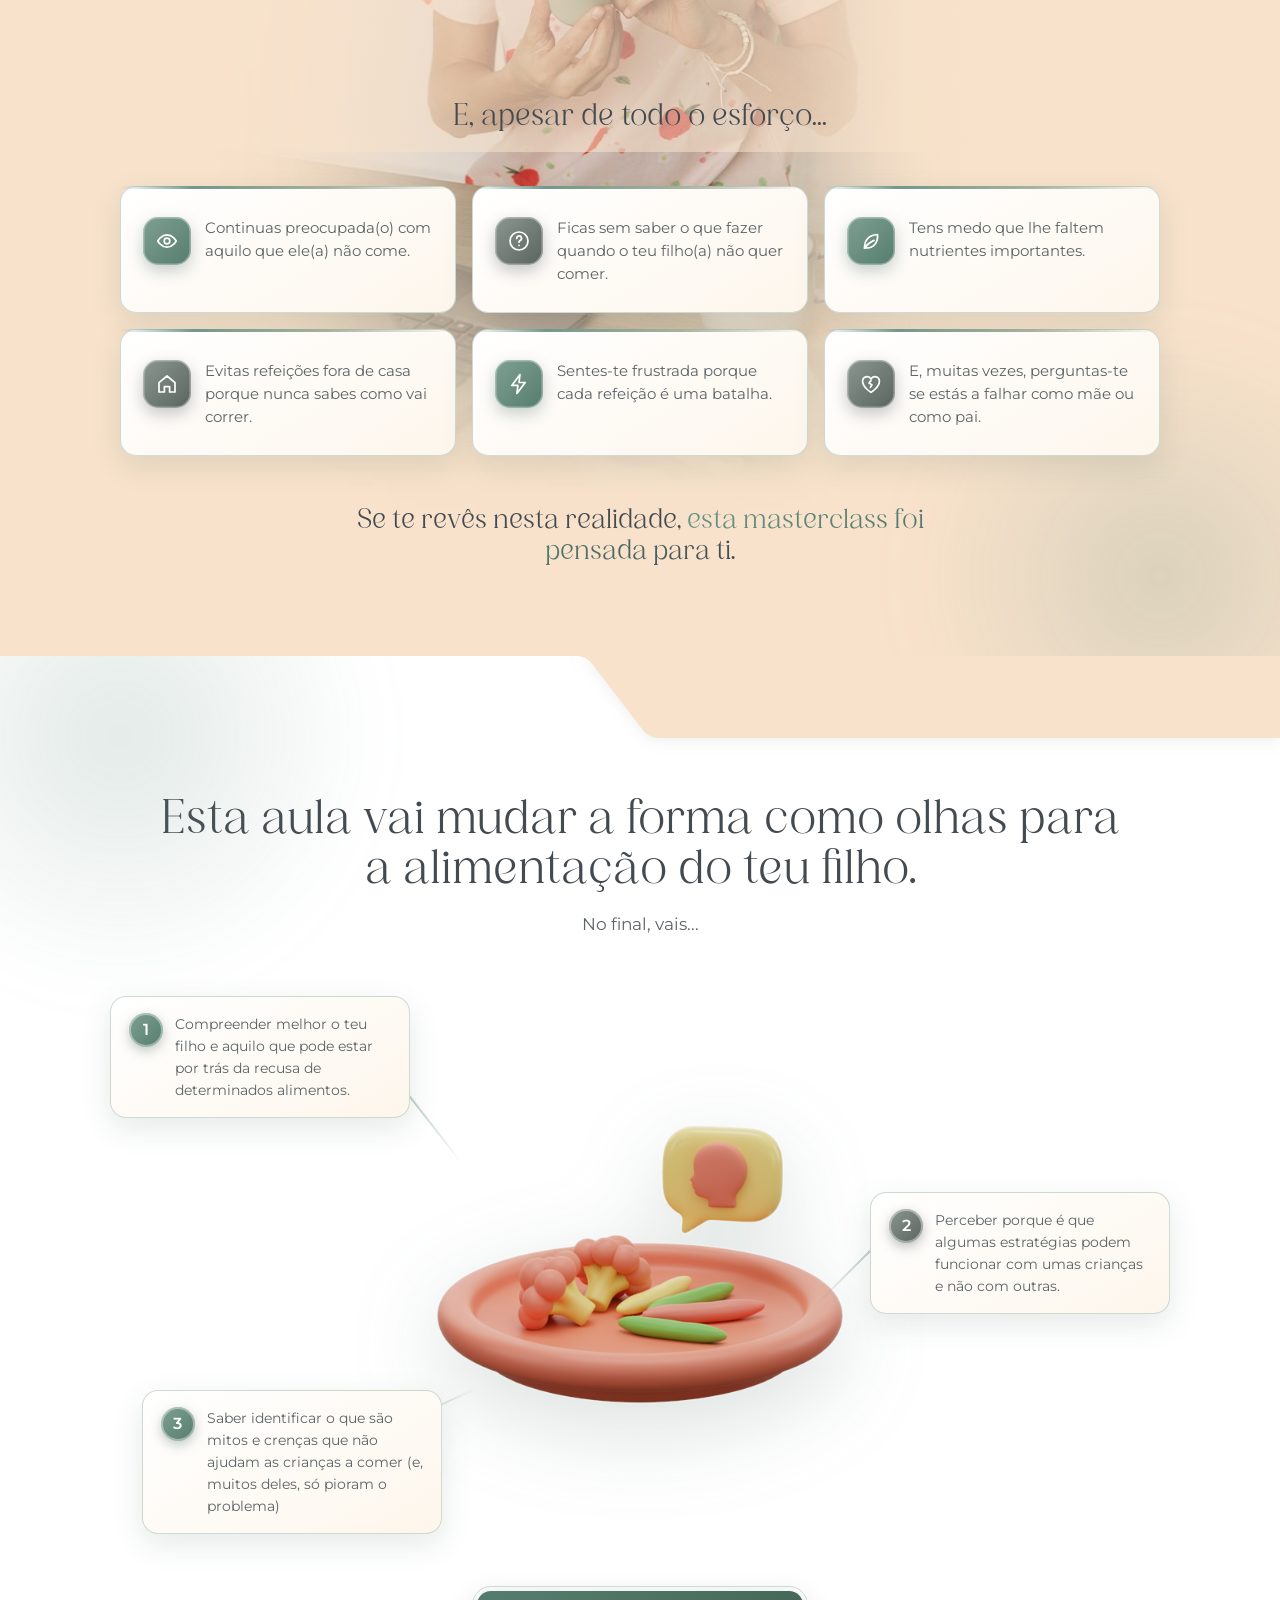
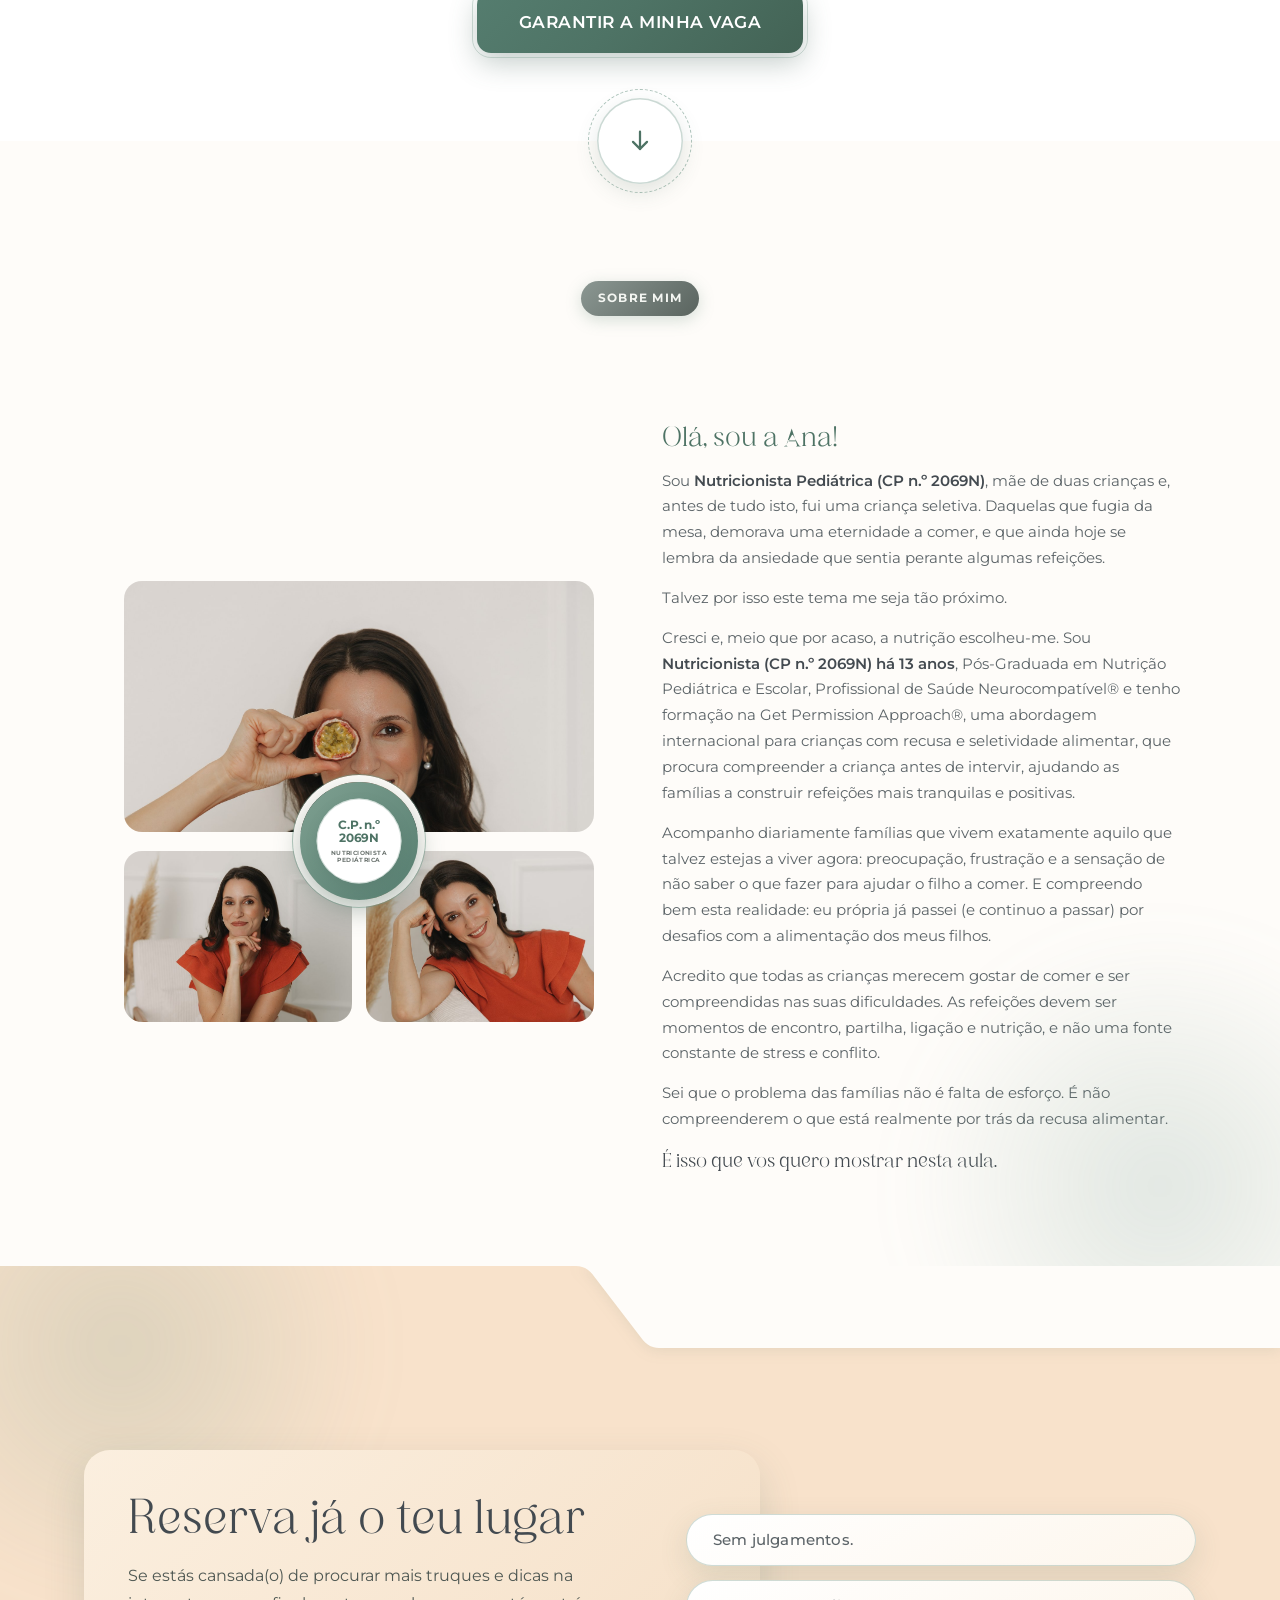
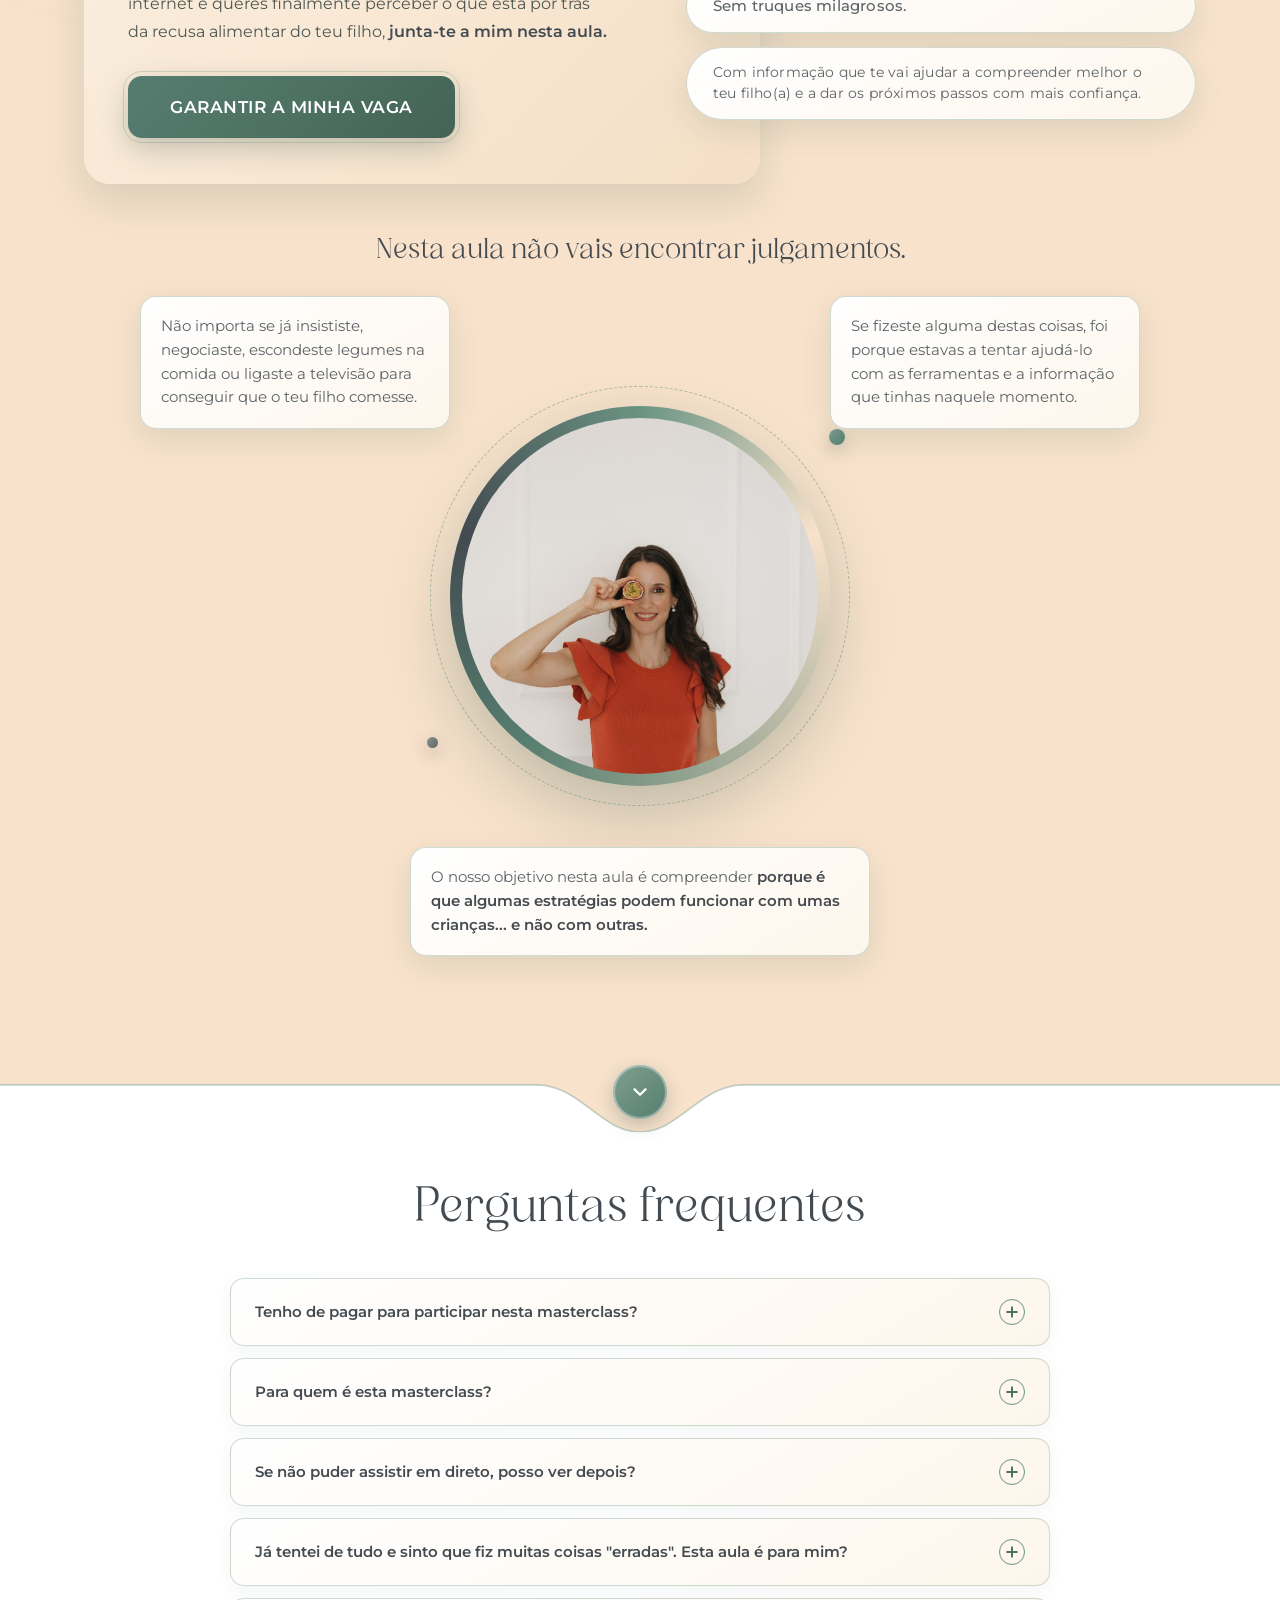
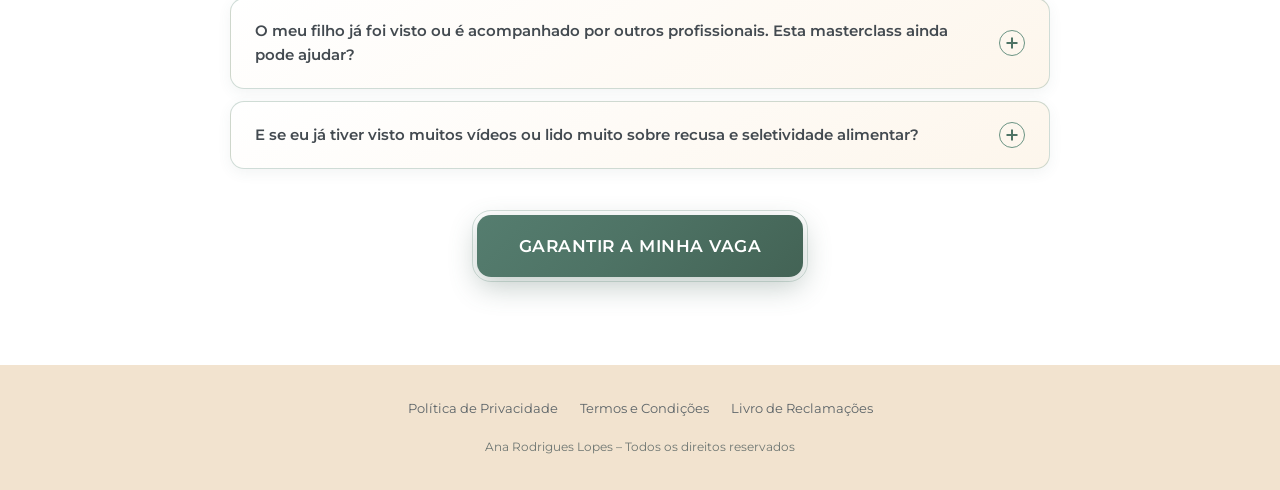
==== commit 52ea4a2b: "[cc] revert wrong title fix; apply 200px+veil to peso-head; collage top photo per feedback Co-Author" ====
--- a/index.html
+++ b/index.html
@@ -188,7 +188,7 @@
          onde as tres fotos se encontram. Copy verbatim. -->
     <div class="sobre-grid">
       <div class="sobre-collage sr-hidden">
-        <figure class="sc-a"><img src="assets/ana-topo2.jpg" alt="Ana Rodrigues Lopes, Nutricionista Pediátrica, à mesa com portátil e utensílios de bebé" loading="lazy" width="1600" height="853"></figure>
+        <figure class="sc-a"><img src="assets/ana-topo3.jpg" alt="Ana Rodrigues Lopes, Nutricionista Pediátrica" loading="lazy" width="1600" height="853"></figure>
         <div class="sc-row">
           <figure class="sc-b"><img src="assets/ana-3.jpg" alt="Ana Rodrigues Lopes recostada no sofá" loading="lazy" width="900" height="1350"></figure>
           <figure class="sc-c"><img src="assets/ana-6.jpg" alt="Ana Rodrigues Lopes a olhar diretamente para a câmara" loading="lazy" width="900" height="1350"></figure>
--- a/assets/style.css
+++ b/assets/style.css
@@ -200,7 +200,7 @@
 @media(prefers-reduced-motion:reduce){.hv-ring{animation:none}}
 /* SEC 2 — IDENTIFICACAO COM DORES */
 /* r54 TESTE: prancheta de fundo cover centralizada */
-.sec-duv{background:url(assets/prancheta-13242.jpg) center/cover no-repeat;overflow:hidden}
+.sec-duv{background:url(prancheta-13242.jpg) center/cover no-repeat;overflow:hidden}
 /* divisoria 1a->2a seccao (r19->r20): FAIXA MARQUEE horizontal em loop
    infinito (palavras grandes correndo, gramatica da ref r20). Pausa suave
    no hover; prefers-reduced-motion desliga. */
@@ -234,7 +234,8 @@
 .frases::after{content:"";position:absolute;top:0;left:50%;transform:translateX(-50%);width:88px;height:4px;border-radius:0 0 4px 4px;background:var(--grad-coral)}
 .frases p{font-family:'Bevenida','Georgia',serif;font-weight:400;font-size:clamp(17px,2.1vw,20px);color:var(--texto);line-height:1.5}
 .frases p b{color:var(--coral-esc);font-weight:400}
-.peso-head{font-family:'Bevenida','Georgia',serif;font-weight:400;font-size:clamp(22px,2.7vw,30px);color:var(--ink);margin:64px auto 0;max-width:700px;line-height:1.1;text-align:center}
+/* r58: espaco pro titulo nao ficar sobre a prancheta + veio sutil de leitura */
+.peso-head{font-family:'Bevenida','Georgia',serif;font-weight:400;font-size:clamp(22px,2.7vw,30px);color:var(--ink);margin:64px auto 0;max-width:700px;line-height:1.1;text-align:center;padding:200px 26px 18px;background:linear-gradient(180deg,rgba(248,226,203,0) 0,rgba(248,226,203,.55) 30%,rgba(248,226,203,.55) 100%);border-radius:0 0 16px 16px}
 .peso-cards{display:grid;grid-template-columns:1fr;gap:16px;max-width:1040px;margin:34px auto 0}
 /* r23: borda superior com gradiente que some nas laterais + TODO o conteudo
    alinhado a esquerda */
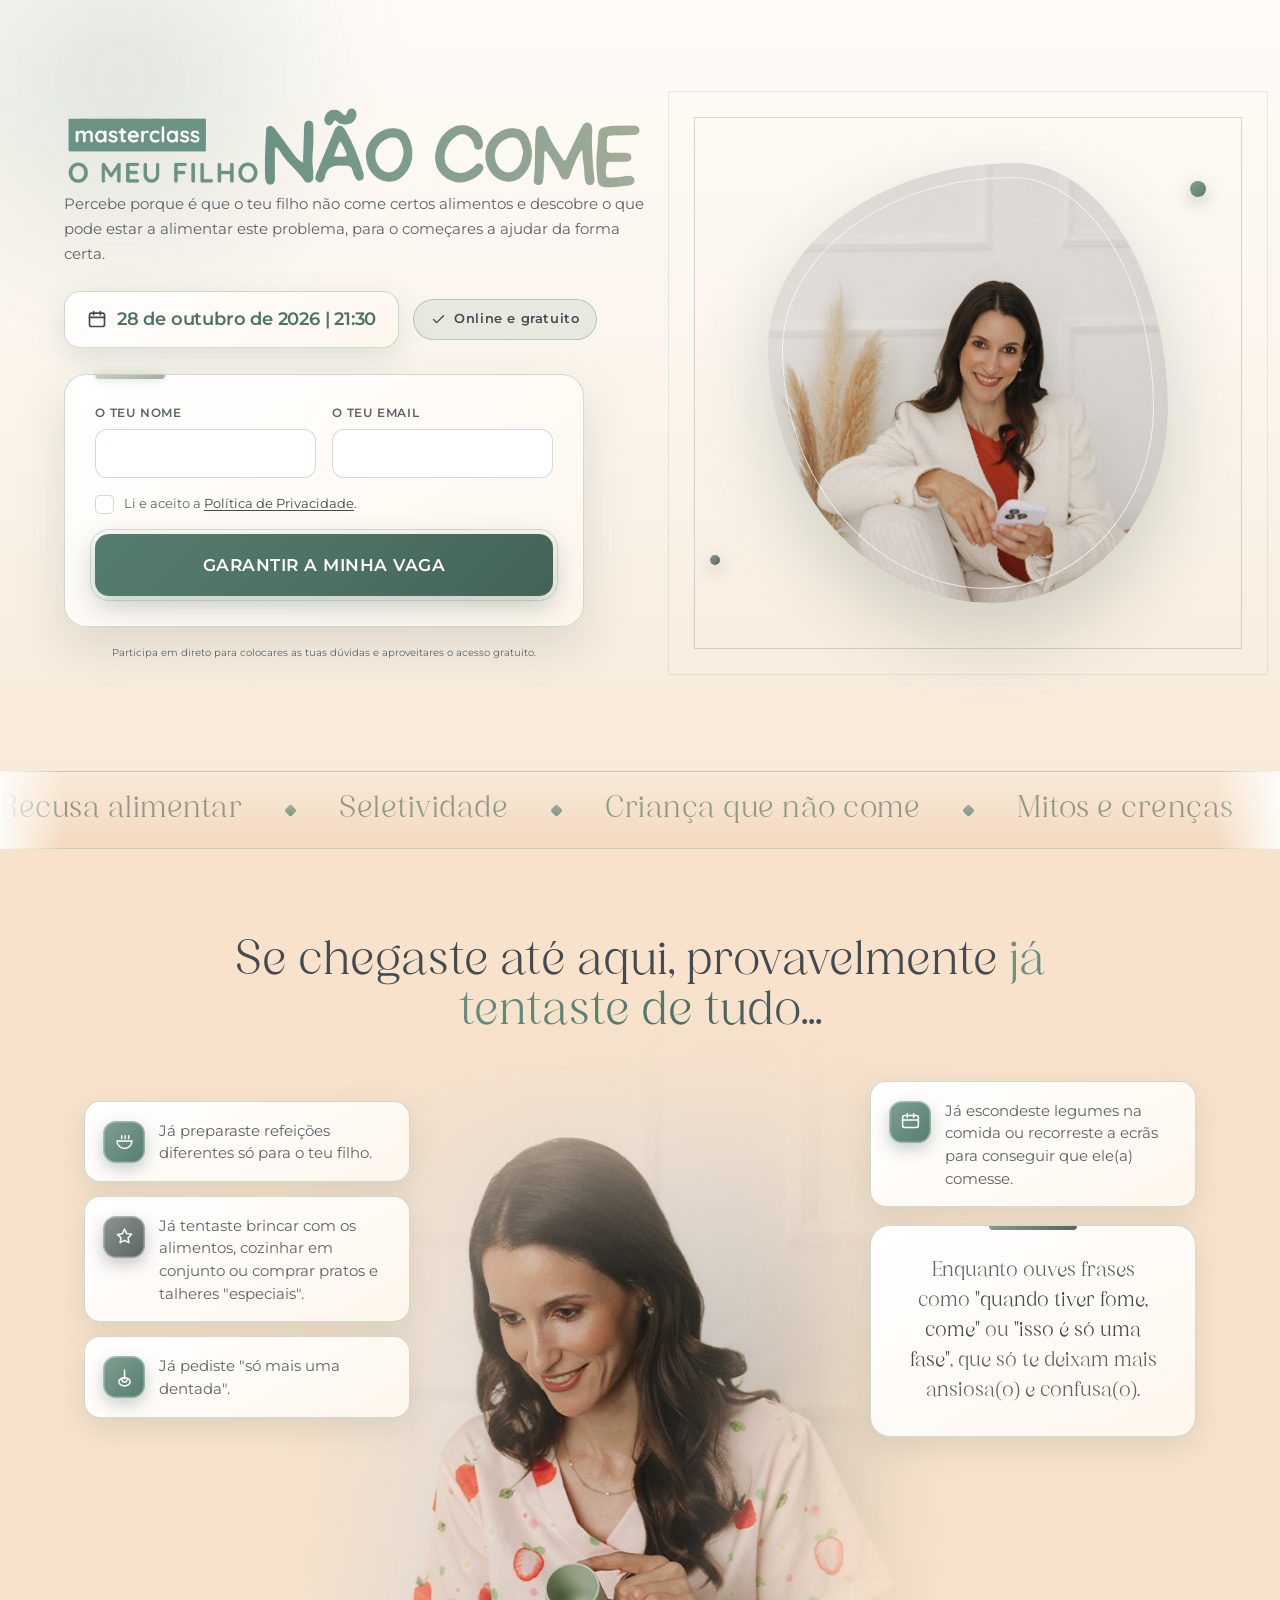
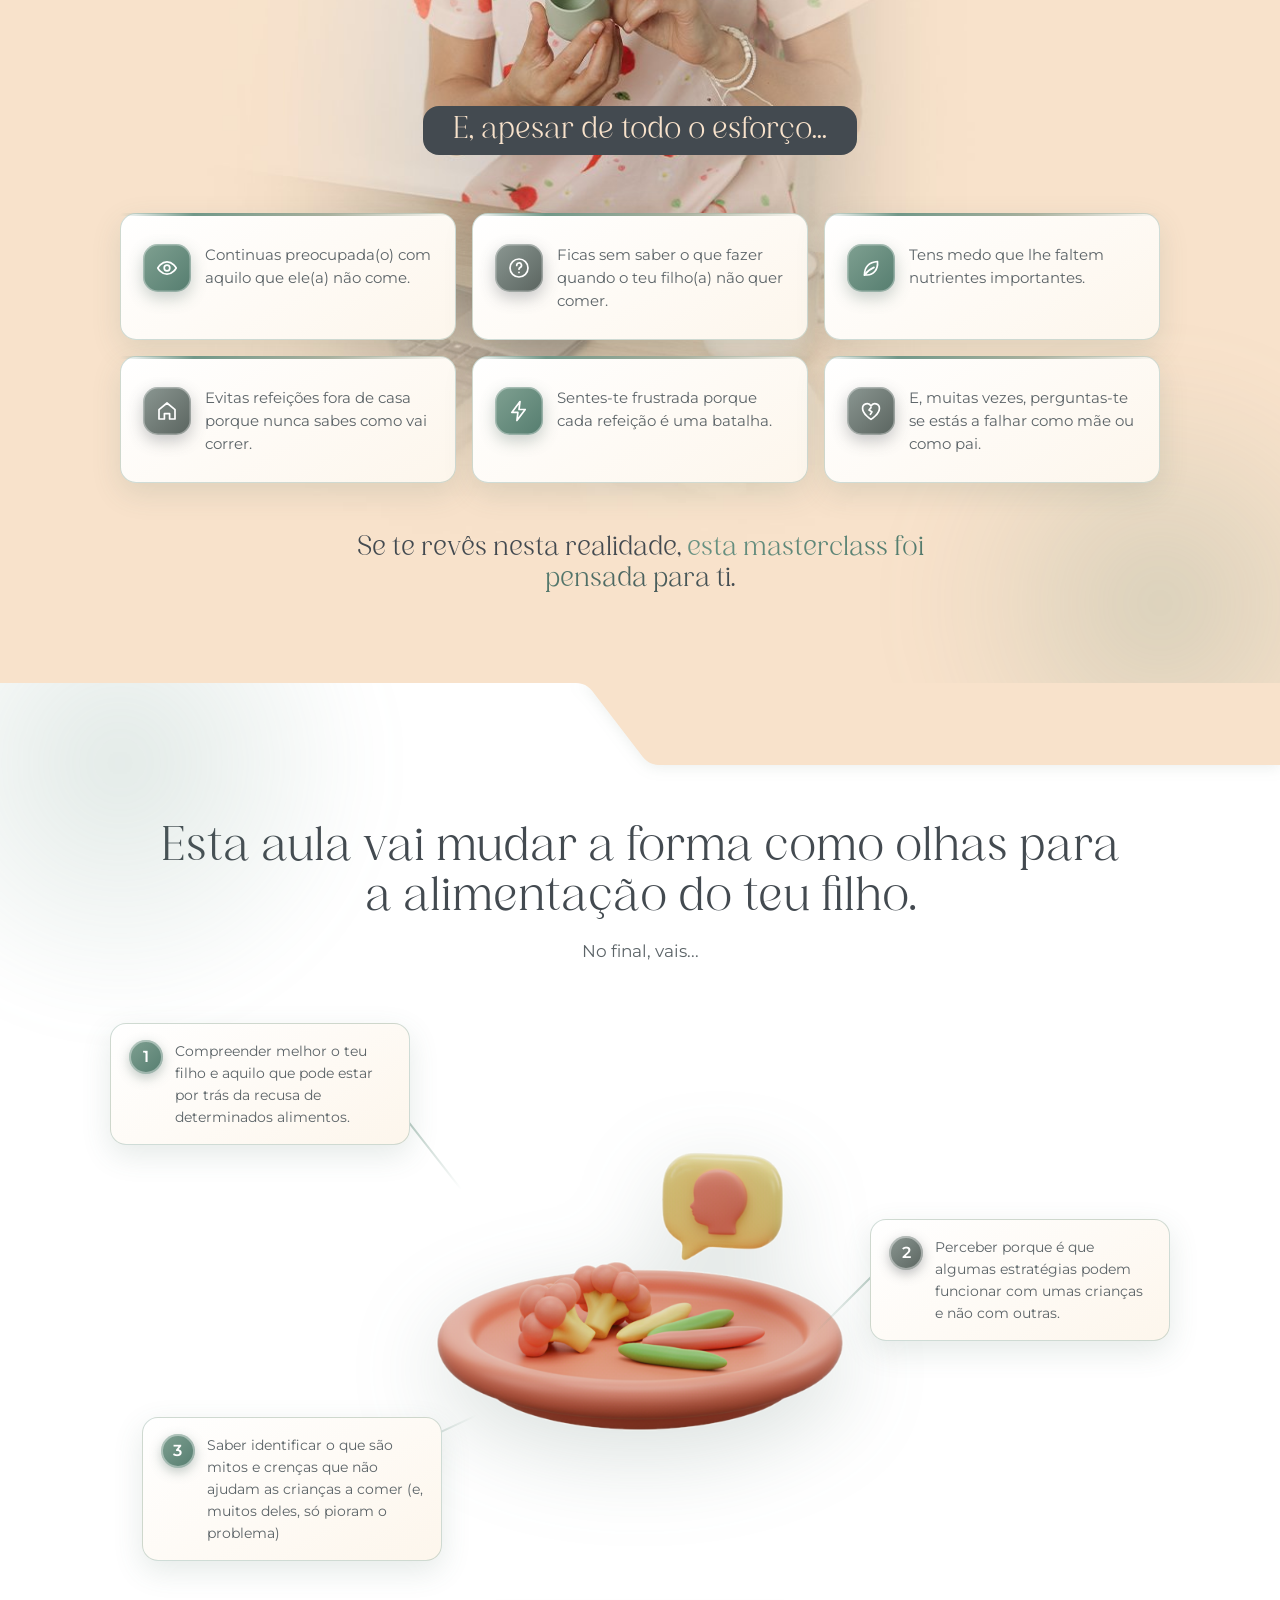
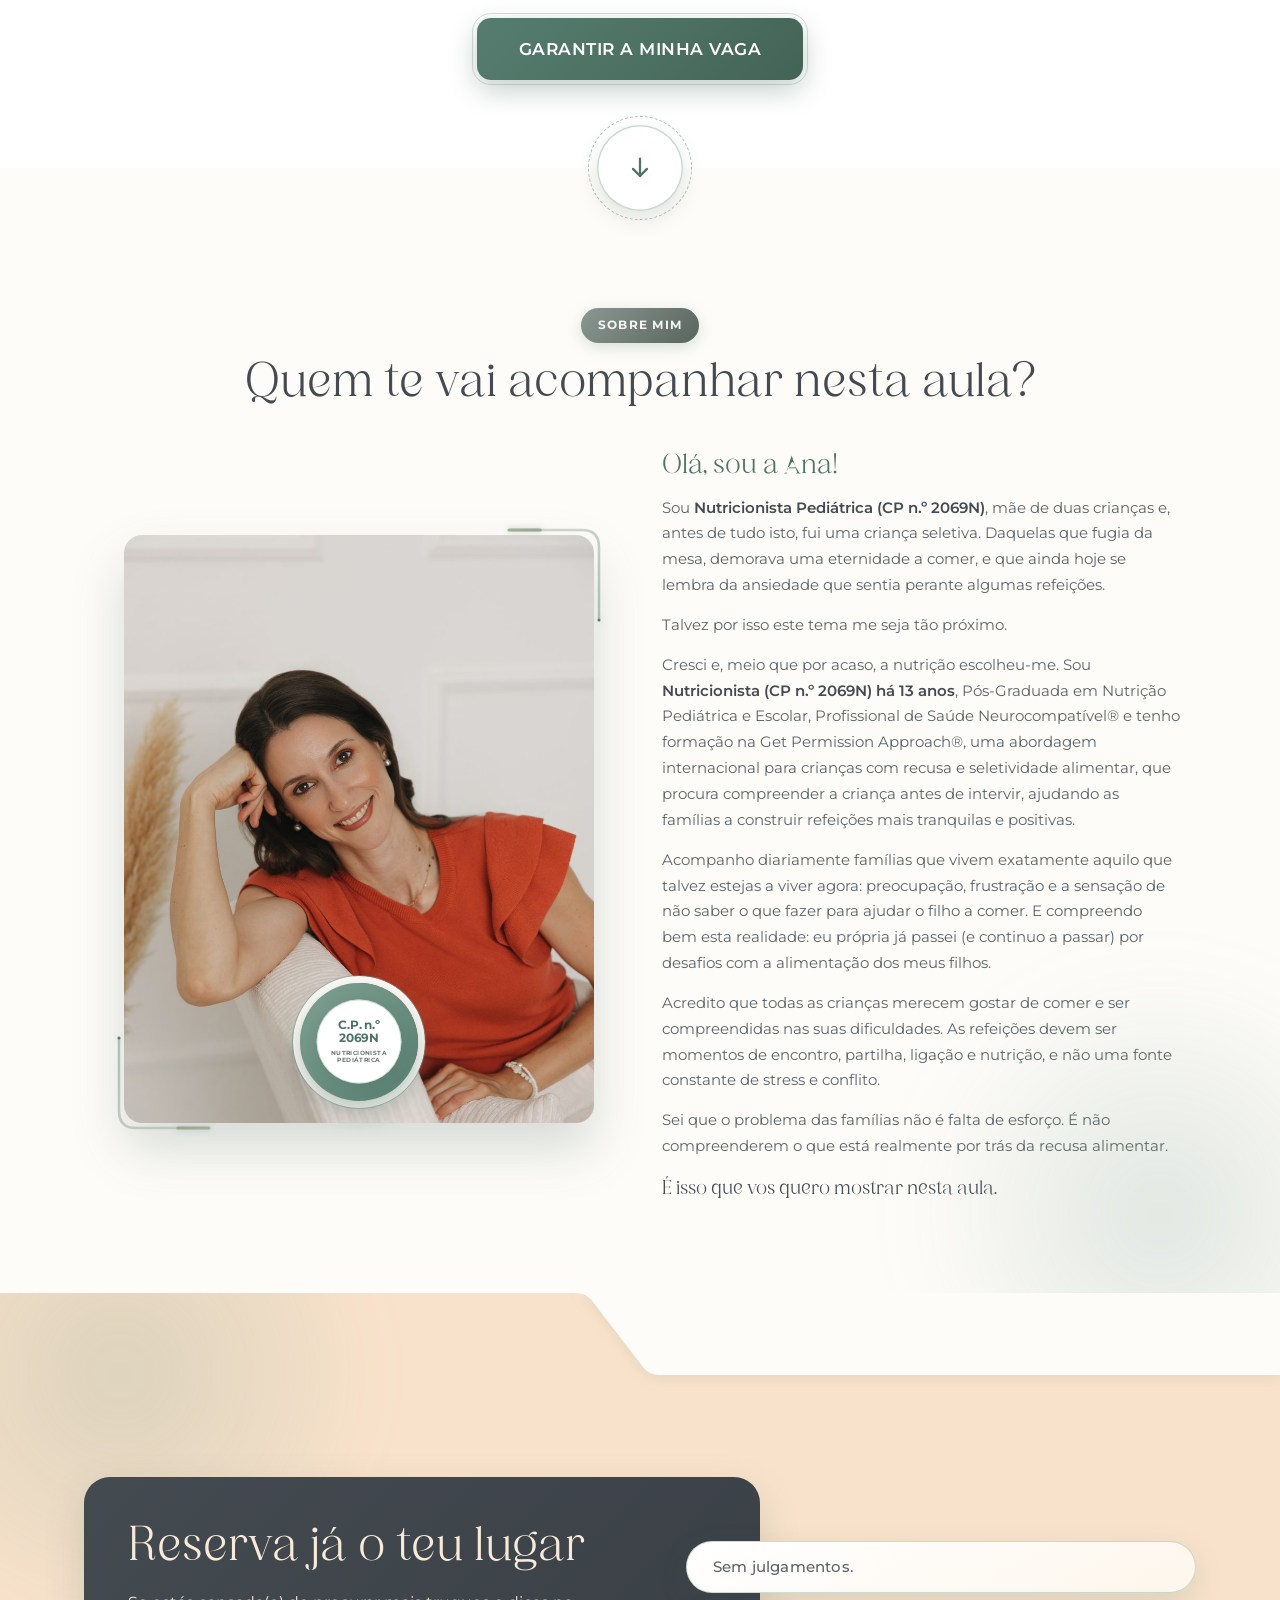
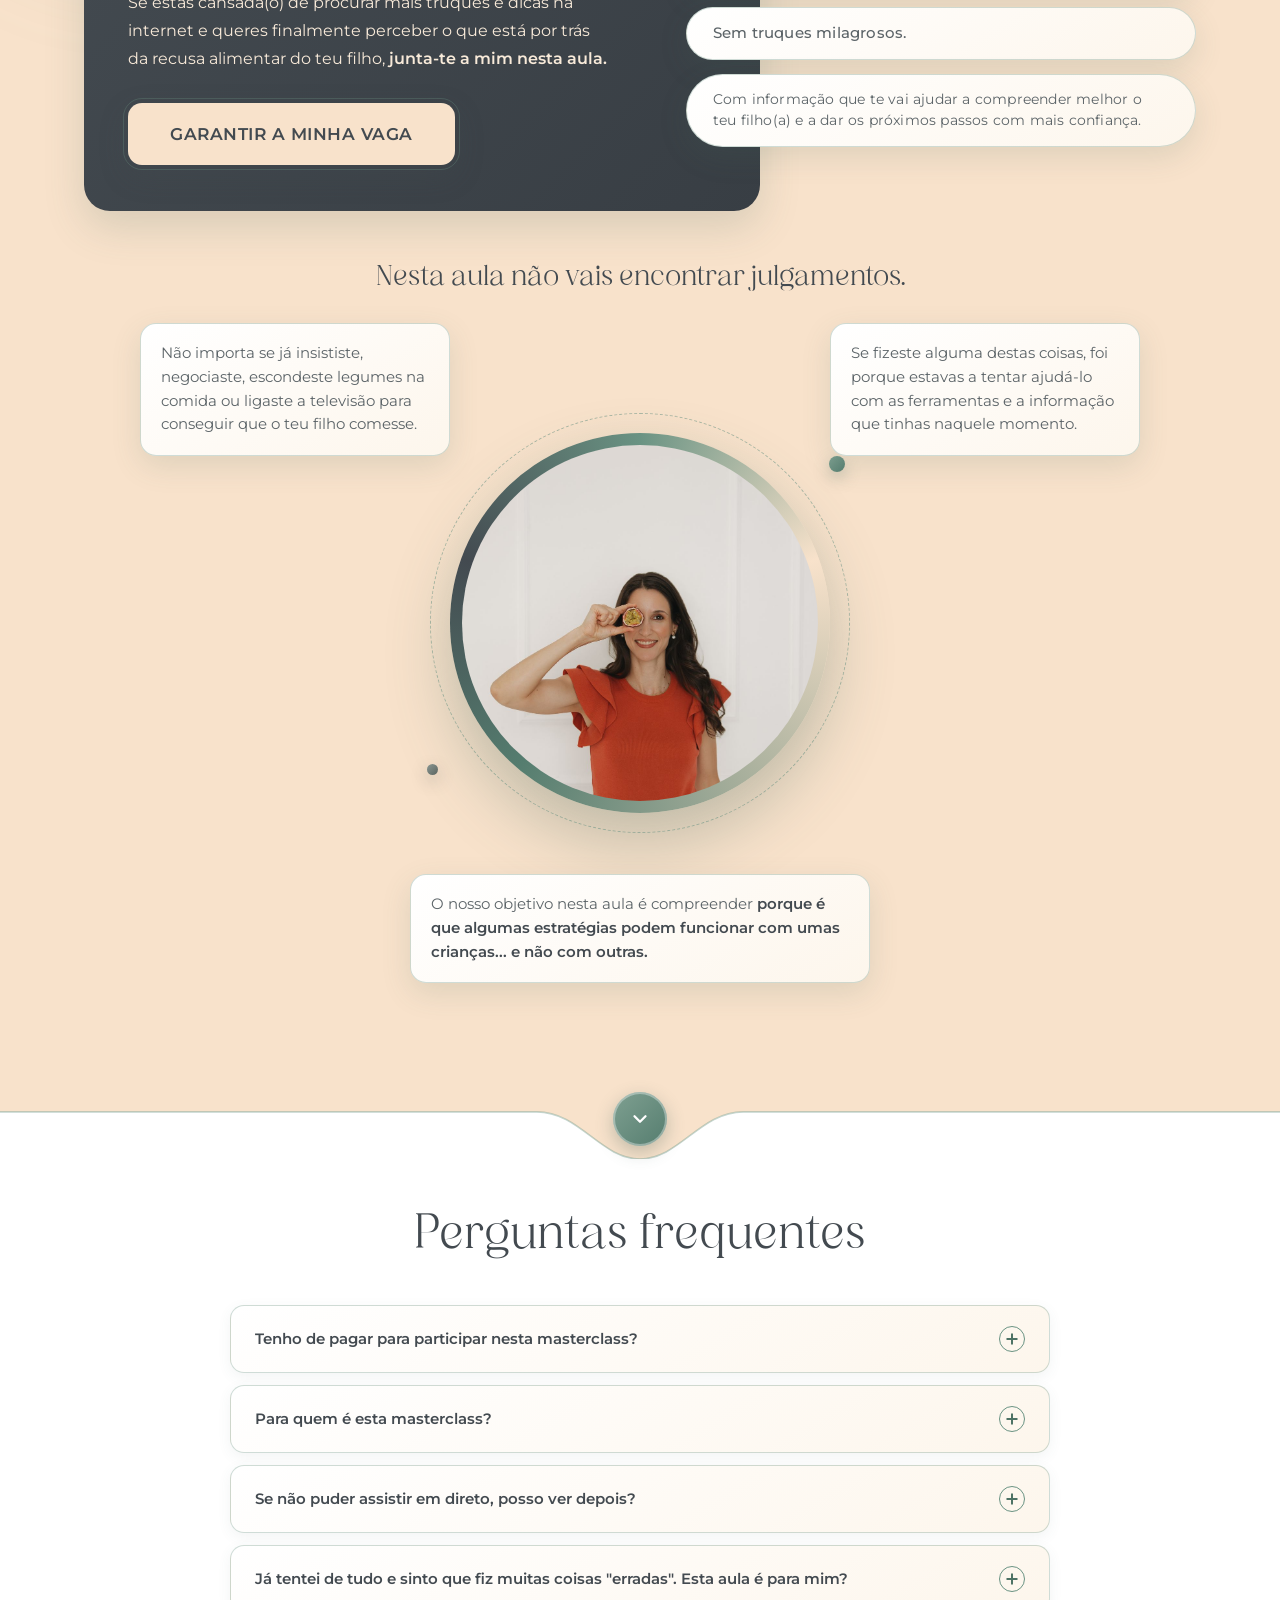
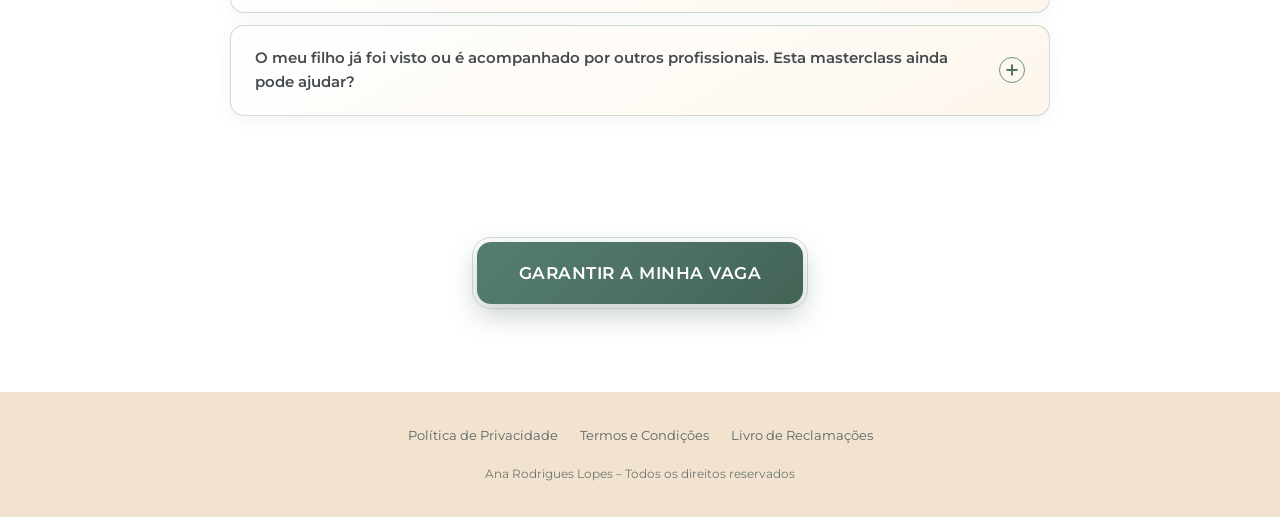
==== commit f2385a94: "[cc] single portrait with animated corner frame; peso band color inversion Co-Authored-By: Claude Co" ====
--- a/index.html
+++ b/index.html
@@ -121,7 +121,7 @@
         </div>
       </div>
     </div>
-    <p class="peso-head sr-hidden">E, apesar de todo o esforço...</p>
+    <p class="peso-head sr-hidden"><mark>E, apesar de todo o esforço...</mark></p>
     <div class="peso-cards">
       <div class="peso-card sr-hidden"><span class="pw" aria-hidden="true"><svg viewBox="0 0 24 24" aria-hidden="true" focusable="false"><path d="M2.8 12S6.2 5.8 12 5.8 21.2 12 21.2 12 17.8 18.2 12 18.2 2.8 12 2.8 12z"/><circle cx="12" cy="12" r="2.8"/></svg></span><p>Continuas preocupada(o) com aquilo que ele(a) não come.</p></div>
       <div class="peso-card sr-hidden"><span class="pw" aria-hidden="true"><svg viewBox="0 0 24 24" aria-hidden="true" focusable="false"><circle cx="12" cy="12" r="9"/><path d="M9.7 9.4a2.4 2.4 0 1 1 3.3 2.2c-.7.3-1 .8-1 1.6"/><path d="M12 16.4v.1"/></svg></span><p>Ficas sem saber o que fazer quando o teu filho(a) não quer comer.</p></div>
@@ -188,11 +188,17 @@
          onde as tres fotos se encontram. Copy verbatim. -->
     <div class="sobre-grid">
       <div class="sobre-collage sr-hidden">
-        <figure class="sc-a"><img src="assets/ana-topo3.jpg" alt="Ana Rodrigues Lopes, Nutricionista Pediátrica" loading="lazy" width="1600" height="853"></figure>
-        <div class="sc-row">
-          <figure class="sc-b"><img src="assets/ana-3.jpg" alt="Ana Rodrigues Lopes recostada no sofá" loading="lazy" width="900" height="1350"></figure>
-          <figure class="sc-c"><img src="assets/ana-6.jpg" alt="Ana Rodrigues Lopes a olhar diretamente para a câmara" loading="lazy" width="900" height="1350"></figure>
-        </div>
+        <figure class="sc-single"><img src="assets/ana-6.jpg" alt="Ana Rodrigues Lopes a olhar diretamente para a câmara" loading="lazy" width="900" height="1350"></figure>
+        <svg class="corner corner-tr" viewBox="0 0 96 96" aria-hidden="true" focusable="false">
+          <linearGradient id="ckSageA" x1="0" y1="0" x2="1" y2="1"><stop offset="0" stop-color="#A4AD9A"/><stop offset="1" stop-color="#557D6F"/></linearGradient>
+          <path class="ck-linha" d="M3 3 L76 3 Q93 3 93 20 L93 93" pathLength="200"/>
+          <path class="ck-spark" d="M3 3 L76 3 Q93 3 93 20 L93 93" pathLength="200"/>
+        </svg>
+        <svg class="corner corner-bl" viewBox="0 0 96 96" aria-hidden="true" focusable="false">
+          <linearGradient id="ckSageB" x1="0" y1="0" x2="1" y2="1"><stop offset="0" stop-color="#A4AD9A"/><stop offset="1" stop-color="#557D6F"/></linearGradient>
+          <path class="ck-linha" d="M3 3 L76 3 Q93 3 93 20 L93 93" pathLength="200"/>
+          <path class="ck-spark" d="M3 3 L76 3 Q93 3 93 20 L93 93" pathLength="200"/>
+        </svg>
         <div class="cred-seal" role="img" aria-label="Nutricionista Pediátrica, CP n.º 2069N">
           <span class="cs-glow" aria-hidden="true"></span>
           <span class="cs-disc" aria-hidden="true"></span>
--- a/assets/style.css
+++ b/assets/style.css
@@ -235,7 +235,8 @@
 .frases p{font-family:'Bevenida','Georgia',serif;font-weight:400;font-size:clamp(17px,2.1vw,20px);color:var(--texto);line-height:1.5}
 .frases p b{color:var(--coral-esc);font-weight:400}
 /* r58: espaco pro titulo nao ficar sobre a prancheta + veio sutil de leitura */
-.peso-head{font-family:'Bevenida','Georgia',serif;font-weight:400;font-size:clamp(22px,2.7vw,30px);color:var(--ink);margin:64px auto 0;max-width:700px;line-height:1.1;text-align:center;padding:200px 26px 18px;background:linear-gradient(180deg,rgba(248,226,203,0) 0,rgba(248,226,203,.55) 30%,rgba(248,226,203,.55) 100%);border-radius:0 0 16px 16px}
+.peso-head{font-family:'Bevenida','Georgia',serif;font-weight:400;font-size:clamp(22px,2.7vw,30px);color:var(--areia);margin:64px auto 0;max-width:760px;line-height:2;text-align:center;padding:200px 26px 18px}
+.peso-head mark{display:inline;background:var(--ink);color:var(--areia);font:inherit;padding:10px 30px;border-radius:16px;box-decoration-break:clone;-webkit-box-decoration-break:clone}
 .peso-cards{display:grid;grid-template-columns:1fr;gap:16px;max-width:1040px;margin:34px auto 0}
 /* r23: borda superior com gradiente que some nas laterais + TODO o conteudo
    alinhado a esquerda */
@@ -308,13 +309,20 @@
 /* r49/r45: cantos ARREDONDADOS nas fotos (posicoes mantidas) */
 .sobre-collage figure{margin:0;overflow:hidden;background:#fff;border-radius:18px}
 .sobre-collage img{width:100%;height:100%;object-fit:cover;display:block}
-.sc-a{position:relative;z-index:1;width:100%;aspect-ratio:15/8;margin:0}
-.sc-row{position:relative;z-index:2;display:flex;justify-content:center;gap:14px;margin-top:19px}
-.sc-b,.sc-c{width:calc(50% - 7px);aspect-ratio:4/3}
-/* r49/r45: selo maior (118px, MESMA posicao — top 59% mantido) e fonte
-   menor para o texto caber DENTRO do circulo branco (nada transborda):
-   "C.P. n.º" e "2069N" em 2 linhas + role 6px curto */
-.cred-seal{position:absolute;z-index:4;width:118px;height:118px;top:59%;left:50%;transform:translate(-50%,-50%)}
+/* r59 (2026-10-05): 3 fotos -> FOTO UNICA (pedido da cliente) — vertical 4/5
+   (mais alta), moldura de cantos animada APENAS sup-direita + inf-esquerda
+   (hairline sage + spark percorrendo o L) e selo C.P. cravado na base da foto */
+.sc-single{position:relative;z-index:1;width:100%;aspect-ratio:4/5;margin:0;box-shadow:0 26px 52px rgba(74,104,93,.22)}
+.corner{position:absolute;z-index:6;width:96px;height:96px;top:-8px;pointer-events:none;overflow:visible}
+.corner-tr{right:-8px}
+.corner-bl{top:auto;bottom:-8px;left:-8px;transform:scale(-1,-1)}
+.corner .ck-linha{stroke:url(#ckSageA);stroke-width:2.5;stroke-linecap:round;fill:none;opacity:.42}
+.corner .ck-spark{stroke:url(#ckSageA);stroke-width:3;stroke-linecap:round;fill:none;stroke-dasharray:36 164;animation:ckFlow 3.8s linear infinite;filter:drop-shadow(0 0 3px rgba(168,190,178,.75))}
+.corner-bl .ck-linha,.corner-bl .ck-spark{stroke:url(#ckSageB)}
+@keyframes ckFlow{to{stroke-dashoffset:-400}}
+@media(prefers-reduced-motion:reduce){.corner .ck-spark{animation:none;stroke-dasharray:none;opacity:0}}
+@media(max-width:600px){.corner{width:64px;height:64px}}
+.cred-seal{position:absolute;z-index:4;width:118px;height:118px;top:auto;bottom:22px;left:50%;transform:translate(-50%,0)}
 .cred-seal .cs-glow{position:absolute;inset:-16px;border-radius:50%;background:radial-gradient(circle,rgba(106,147,131,.28),transparent 66%);animation:orbBreath 4.6s ease-in-out infinite}
 .cred-seal .cs-disc{position:absolute;inset:0;border-radius:50%;background:var(--grad-sage);box-shadow:0 10px 26px rgba(74,104,93,.4),0 0 0 7px var(--cream)}
 .cred-seal .cs-anel{position:absolute;inset:-8px;border-radius:50%;pointer-events:none;border:1px solid rgba(106,147,131,.5);stroke-dasharray:5 9;animation:sealSpin 26s linear infinite}
@@ -334,10 +342,14 @@
    (ronda 7 encolheu a pedido, Elton reverteu); pills sobrepostos a
    borda direita do card, gap direita apertado */
 .res-grid{display:grid;grid-template-columns:1fr;gap:22px;max-width:1120px;margin:44px auto 0;align-items:center}
-.res-card{position:relative;overflow:hidden;display:flex;flex-direction:column;align-items:flex-start;text-align:left;background:var(--grad-pessego);border-radius:26px;padding:46px 44px;box-shadow:var(--sh-mid)}
+.res-card{position:relative;overflow:hidden;display:flex;flex-direction:column;align-items:flex-start;text-align:left;background:linear-gradient(135deg,#434A50 0%,#383E44 100%);border-radius:26px;padding:46px 44px;box-shadow:var(--sh-mid)}
 .res-card h2{margin-bottom:0}
-.res-card .res-lead{margin:16px 0 0;max-width:560px;text-align:left;font-size:16.2px;color:#4E5752;line-height:1.72}
-.res-card .res-lead b{color:var(--ink);font-weight:600}
+.res-card .res-lead{margin:16px 0 0;max-width:560px;text-align:left;font-size:16.2px;color:#F8EAD9;line-height:1.72}
+/* r61: card em carvao (quase preto) p/ contraste com fundo areia da secao */
+.res-card h2,.res-card .res-lead b{color:#F8EAD9}
+.res-card .btn{background:#F8E2CB;color:#434A50;box-shadow:0 10px 28px rgba(67,74,80,.25)}
+.res-card .btn:hover{background:#F8EAD9}
+.res-card .res-lead b{color:#F8EAD9;font-weight:600}
 .res-card .btn{margin-top:30px}
 .res-panel{position:relative;z-index:2;display:flex;flex-direction:column;justify-content:center;gap:14px;margin-left:0}
 .rp-pill{display:block;background:var(--grad-card);border:1px solid var(--linha);border-radius:999px;padding:14px 26px;font-family:'Montserrat',sans-serif;font-weight:500;font-size:15px;letter-spacing:.2px;color:var(--texto);line-height:1.5;box-shadow:var(--sh-soft)}
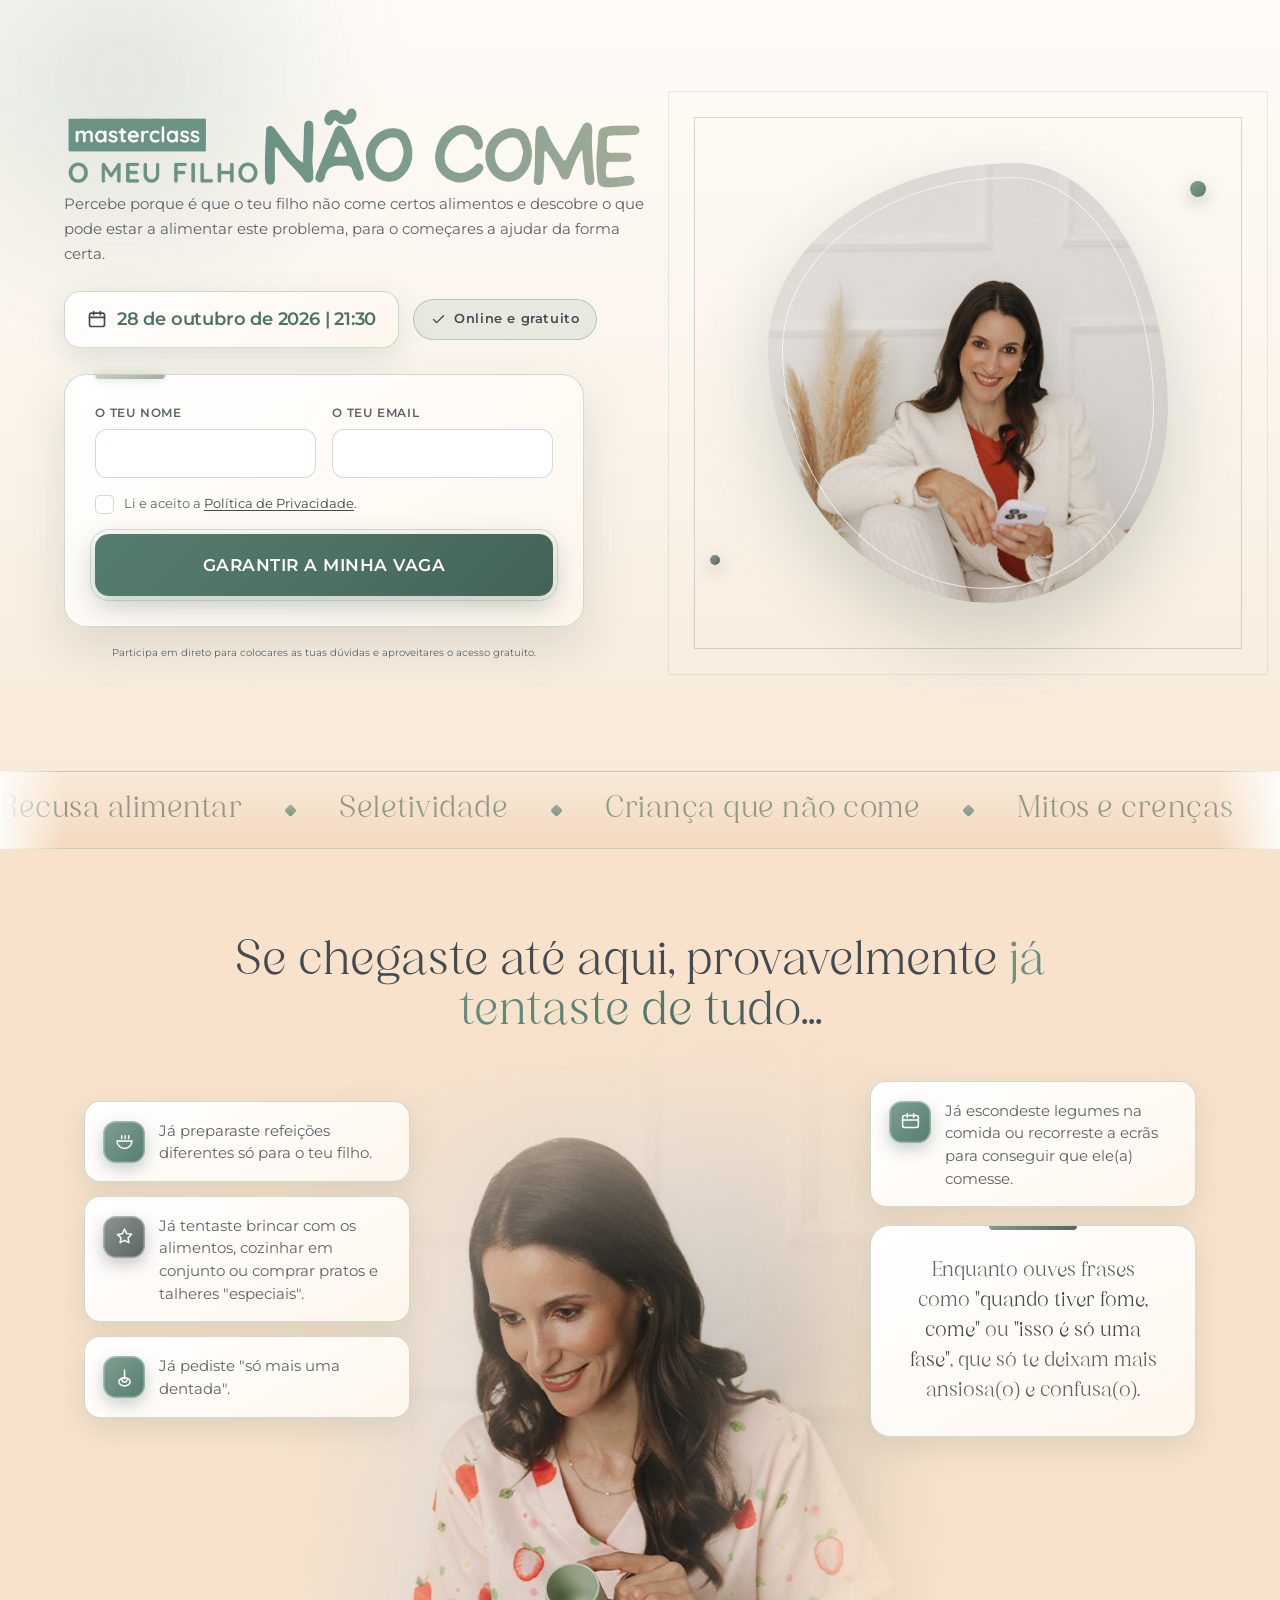
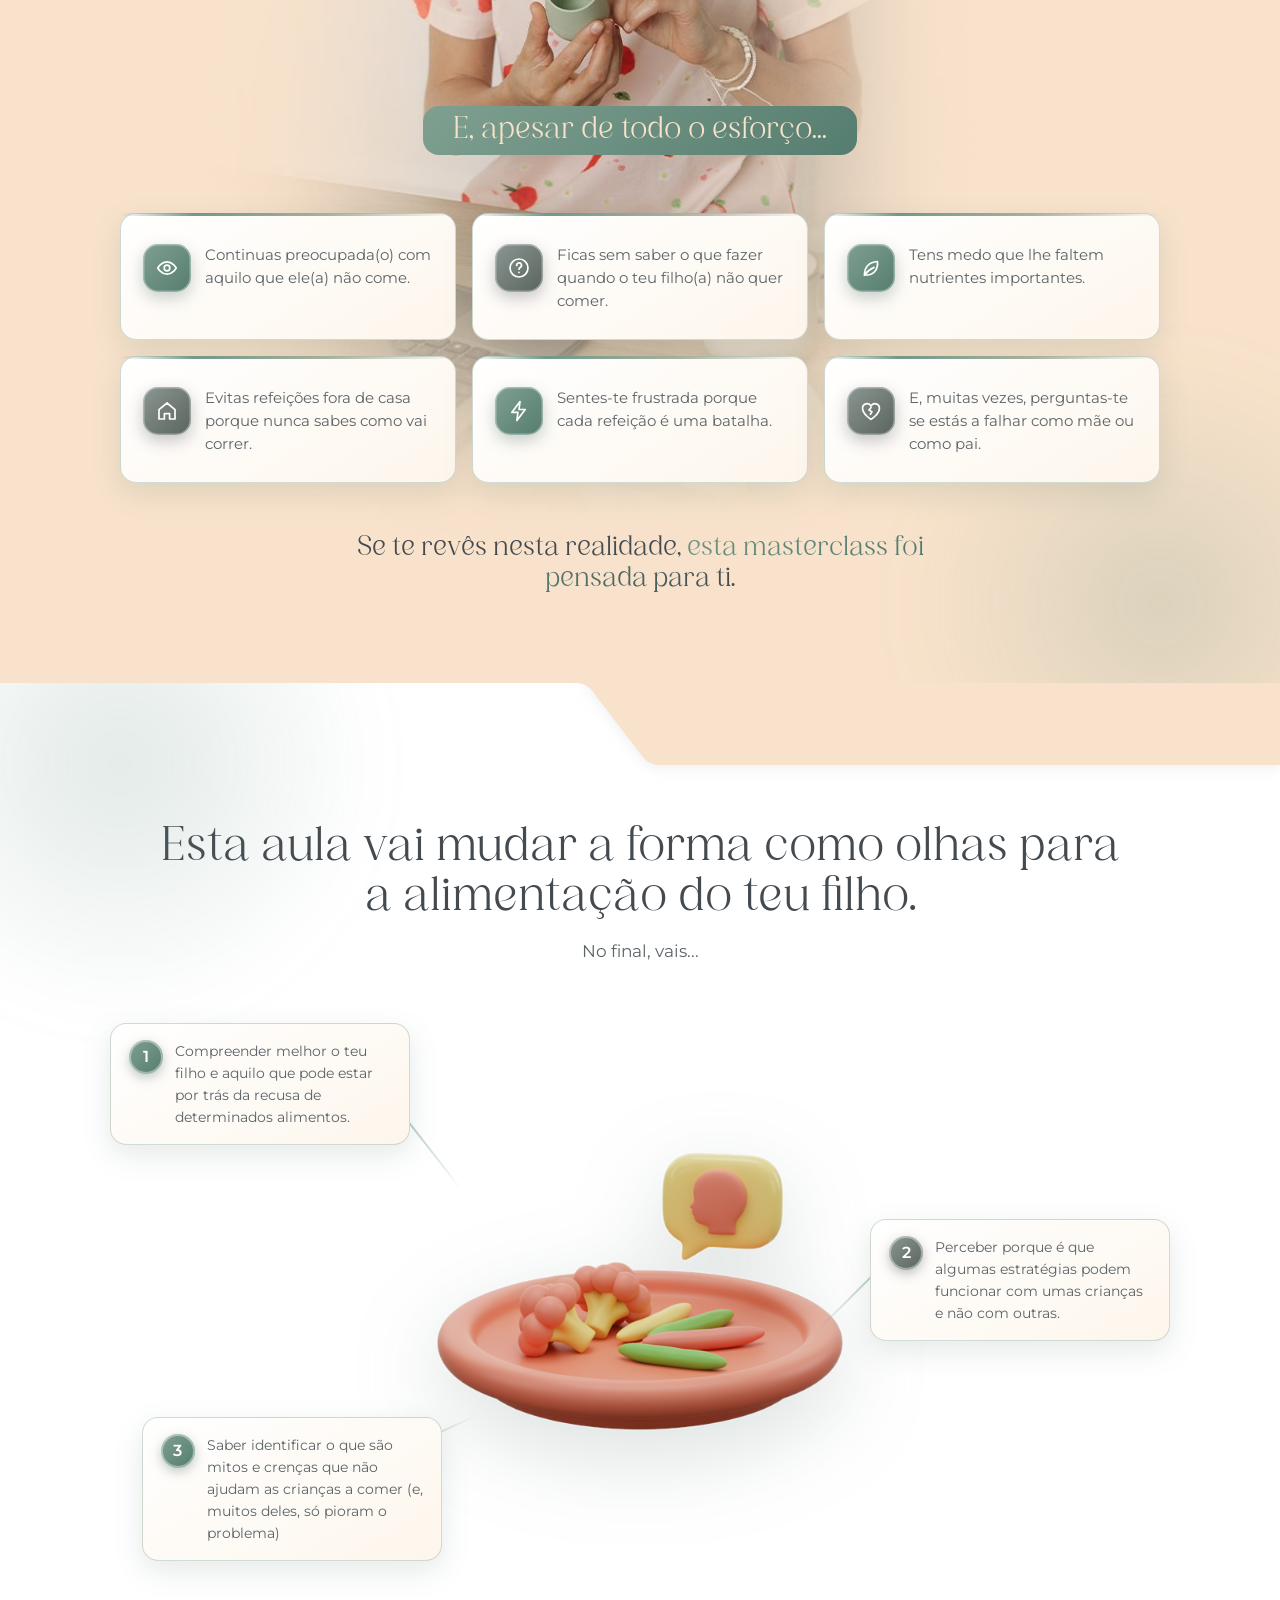
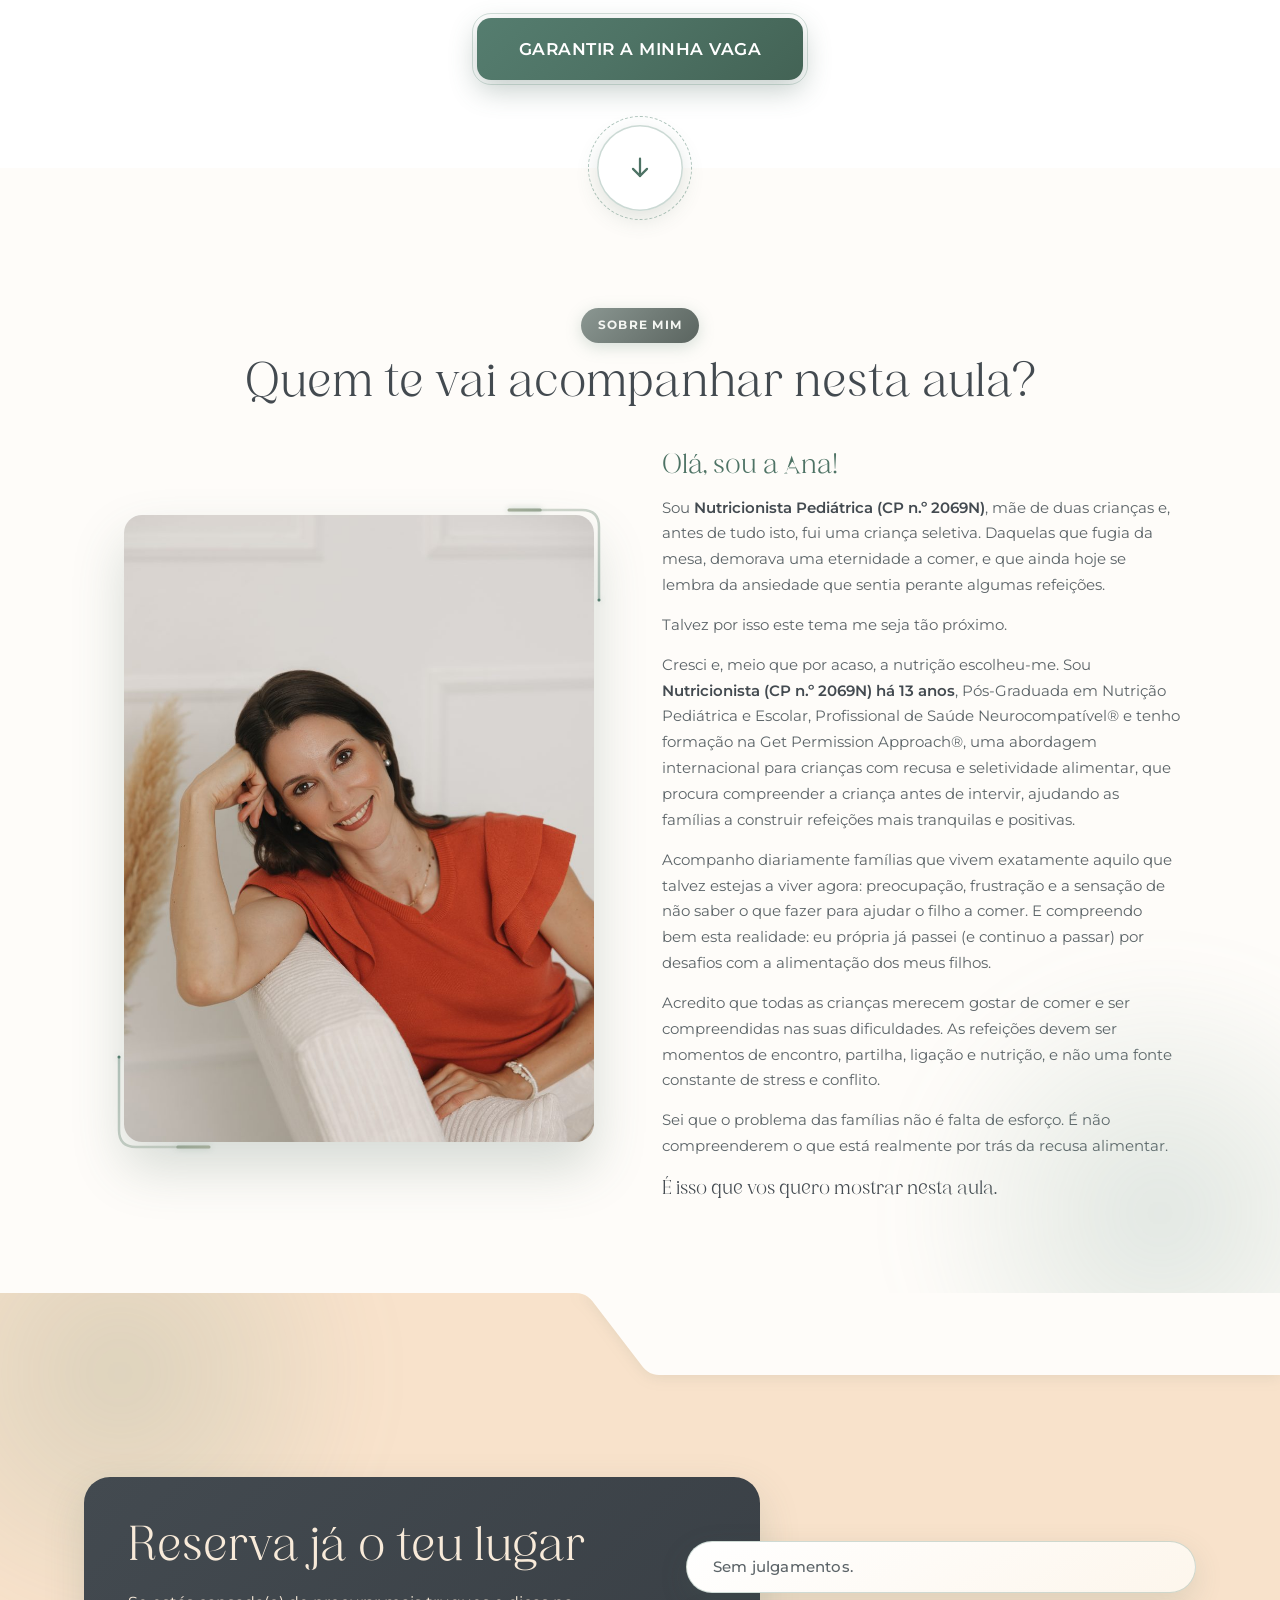
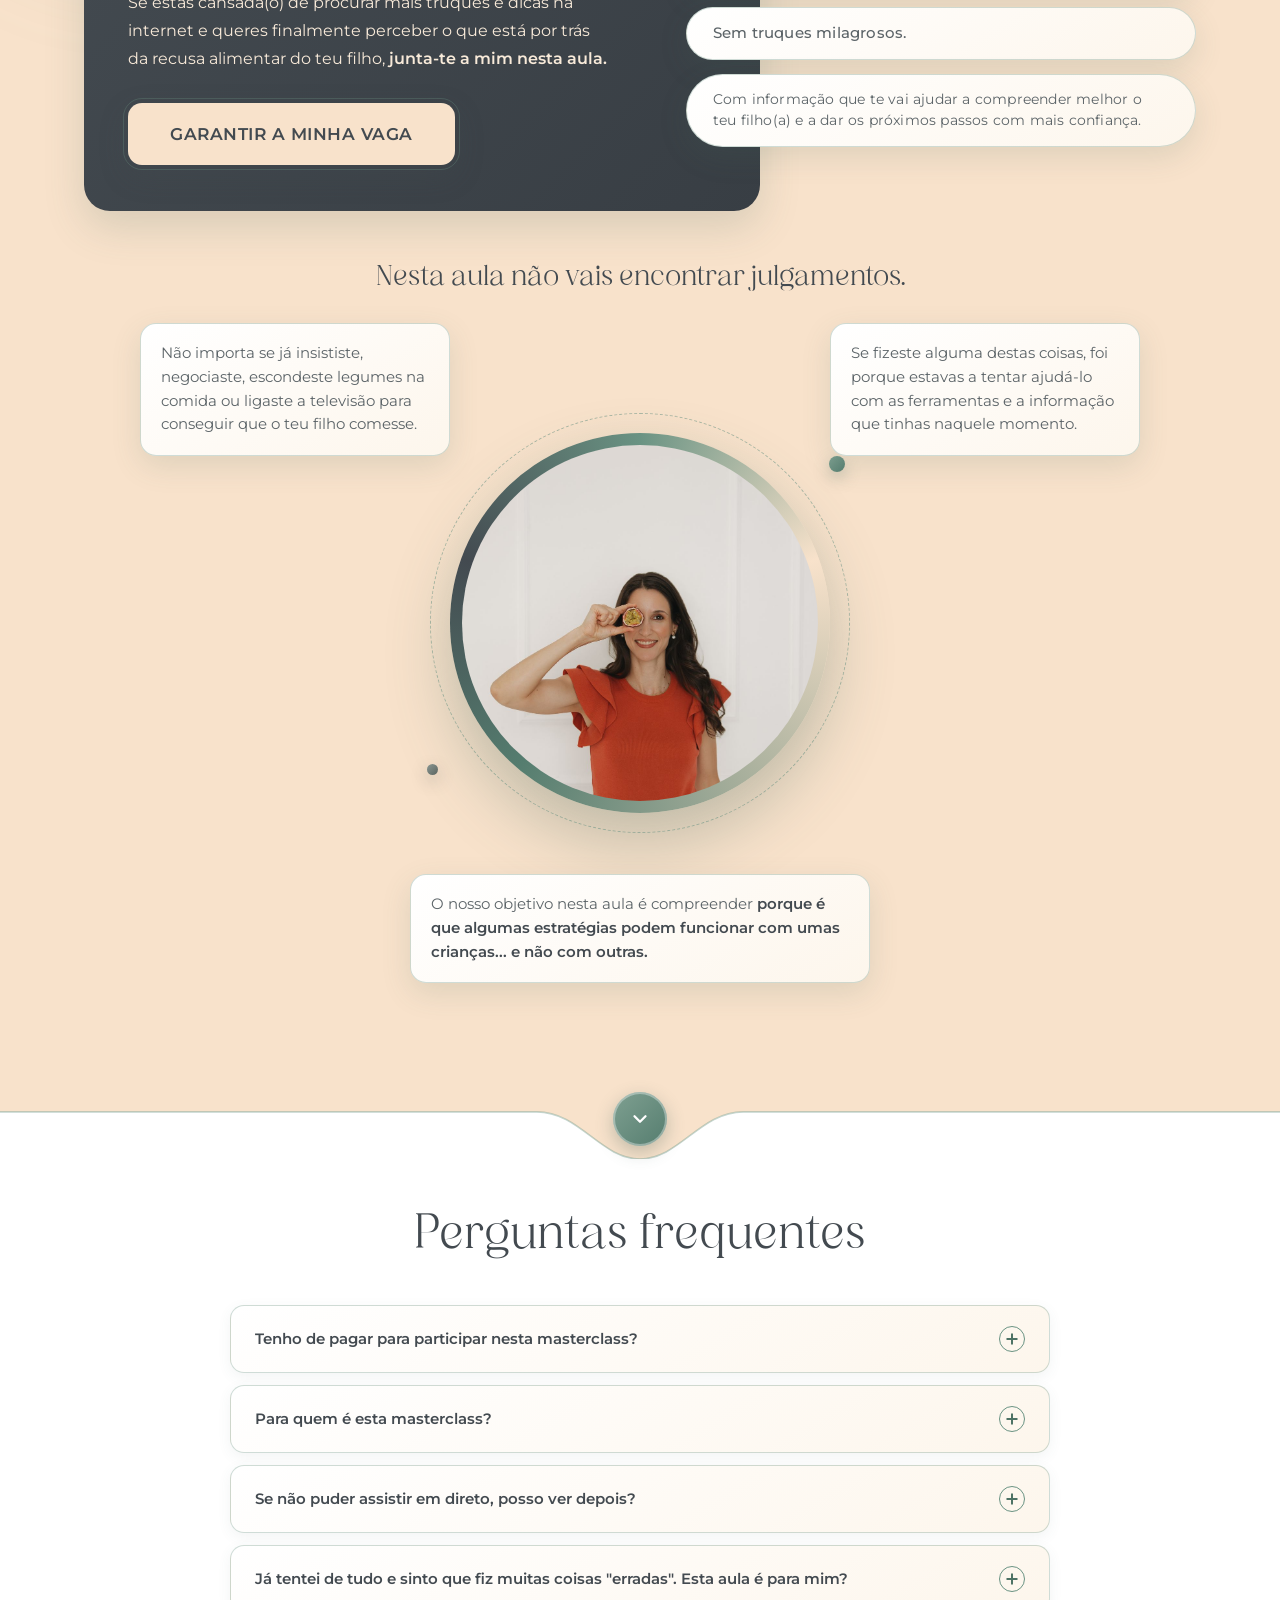
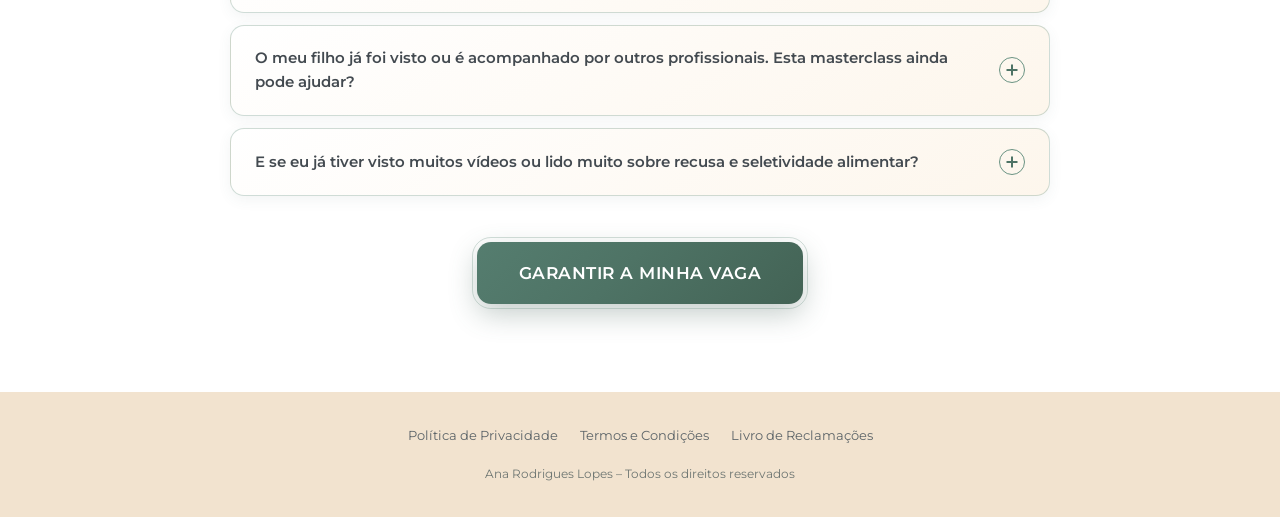
==== commit 810ae9e9: "[cc] remove CP seal over portrait per client feedback Co-Authored-By: Claude Code <noreply@anthropic" ====
--- a/index.html
+++ b/index.html
@@ -199,12 +199,6 @@
           <path class="ck-linha" d="M3 3 L76 3 Q93 3 93 20 L93 93" pathLength="200"/>
           <path class="ck-spark" d="M3 3 L76 3 Q93 3 93 20 L93 93" pathLength="200"/>
         </svg>
-        <div class="cred-seal" role="img" aria-label="Nutricionista Pediátrica, CP n.º 2069N">
-          <span class="cs-glow" aria-hidden="true"></span>
-          <span class="cs-disc" aria-hidden="true"></span>
-          <span class="cs-anel" aria-hidden="true"></span>
-          <span class="cs-core"><b>C.P. n.º<br>2069N</b><span>Nutricionista<br>Pediátrica</span></span>
-        </div>
       </div>
       <div class="sobre-txt sr-hidden">
         <h3>Olá, sou a Ana!</h3>
--- a/assets/style.css
+++ b/assets/style.css
@@ -236,7 +236,7 @@
 .frases p b{color:var(--coral-esc);font-weight:400}
 /* r58: espaco pro titulo nao ficar sobre a prancheta + veio sutil de leitura */
 .peso-head{font-family:'Bevenida','Georgia',serif;font-weight:400;font-size:clamp(22px,2.7vw,30px);color:var(--areia);margin:64px auto 0;max-width:760px;line-height:2;text-align:center;padding:200px 26px 18px}
-.peso-head mark{display:inline;background:var(--ink);color:var(--areia);font:inherit;padding:10px 30px;border-radius:16px;box-decoration-break:clone;-webkit-box-decoration-break:clone}
+.peso-head mark{display:inline;background:var(--grad-sage);color:var(--areia);font:inherit;padding:10px 30px;border-radius:16px;box-decoration-break:clone;-webkit-box-decoration-break:clone}
 .peso-cards{display:grid;grid-template-columns:1fr;gap:16px;max-width:1040px;margin:34px auto 0}
 /* r23: borda superior com gradiente que some nas laterais + TODO o conteudo
    alinhado a esquerda */
@@ -312,7 +312,7 @@
 /* r59 (2026-10-05): 3 fotos -> FOTO UNICA (pedido da cliente) — vertical 4/5
    (mais alta), moldura de cantos animada APENAS sup-direita + inf-esquerda
    (hairline sage + spark percorrendo o L) e selo C.P. cravado na base da foto */
-.sc-single{position:relative;z-index:1;width:100%;aspect-ratio:4/5;margin:0;box-shadow:0 26px 52px rgba(74,104,93,.22)}
+.sc-single{position:relative;z-index:1;width:100%;aspect-ratio:3/4;margin:0;box-shadow:0 26px 52px rgba(74,104,93,.22)}
 .corner{position:absolute;z-index:6;width:96px;height:96px;top:-8px;pointer-events:none;overflow:visible}
 .corner-tr{right:-8px}
 .corner-bl{top:auto;bottom:-8px;left:-8px;transform:scale(-1,-1)}
@@ -322,7 +322,7 @@
 @keyframes ckFlow{to{stroke-dashoffset:-400}}
 @media(prefers-reduced-motion:reduce){.corner .ck-spark{animation:none;stroke-dasharray:none;opacity:0}}
 @media(max-width:600px){.corner{width:64px;height:64px}}
-.cred-seal{position:absolute;z-index:4;width:118px;height:118px;top:auto;bottom:22px;left:50%;transform:translate(-50%,0)}
+.cred-seal{position:absolute;z-index:4;width:118px;height:118px;top:56%;left:50%;transform:translate(-50%,-50%)}
 .cred-seal .cs-glow{position:absolute;inset:-16px;border-radius:50%;background:radial-gradient(circle,rgba(106,147,131,.28),transparent 66%);animation:orbBreath 4.6s ease-in-out infinite}
 .cred-seal .cs-disc{position:absolute;inset:0;border-radius:50%;background:var(--grad-sage);box-shadow:0 10px 26px rgba(74,104,93,.4),0 0 0 7px var(--cream)}
 .cred-seal .cs-anel{position:absolute;inset:-8px;border-radius:50%;pointer-events:none;border:1px solid rgba(106,147,131,.5);stroke-dasharray:5 9;animation:sealSpin 26s linear infinite}
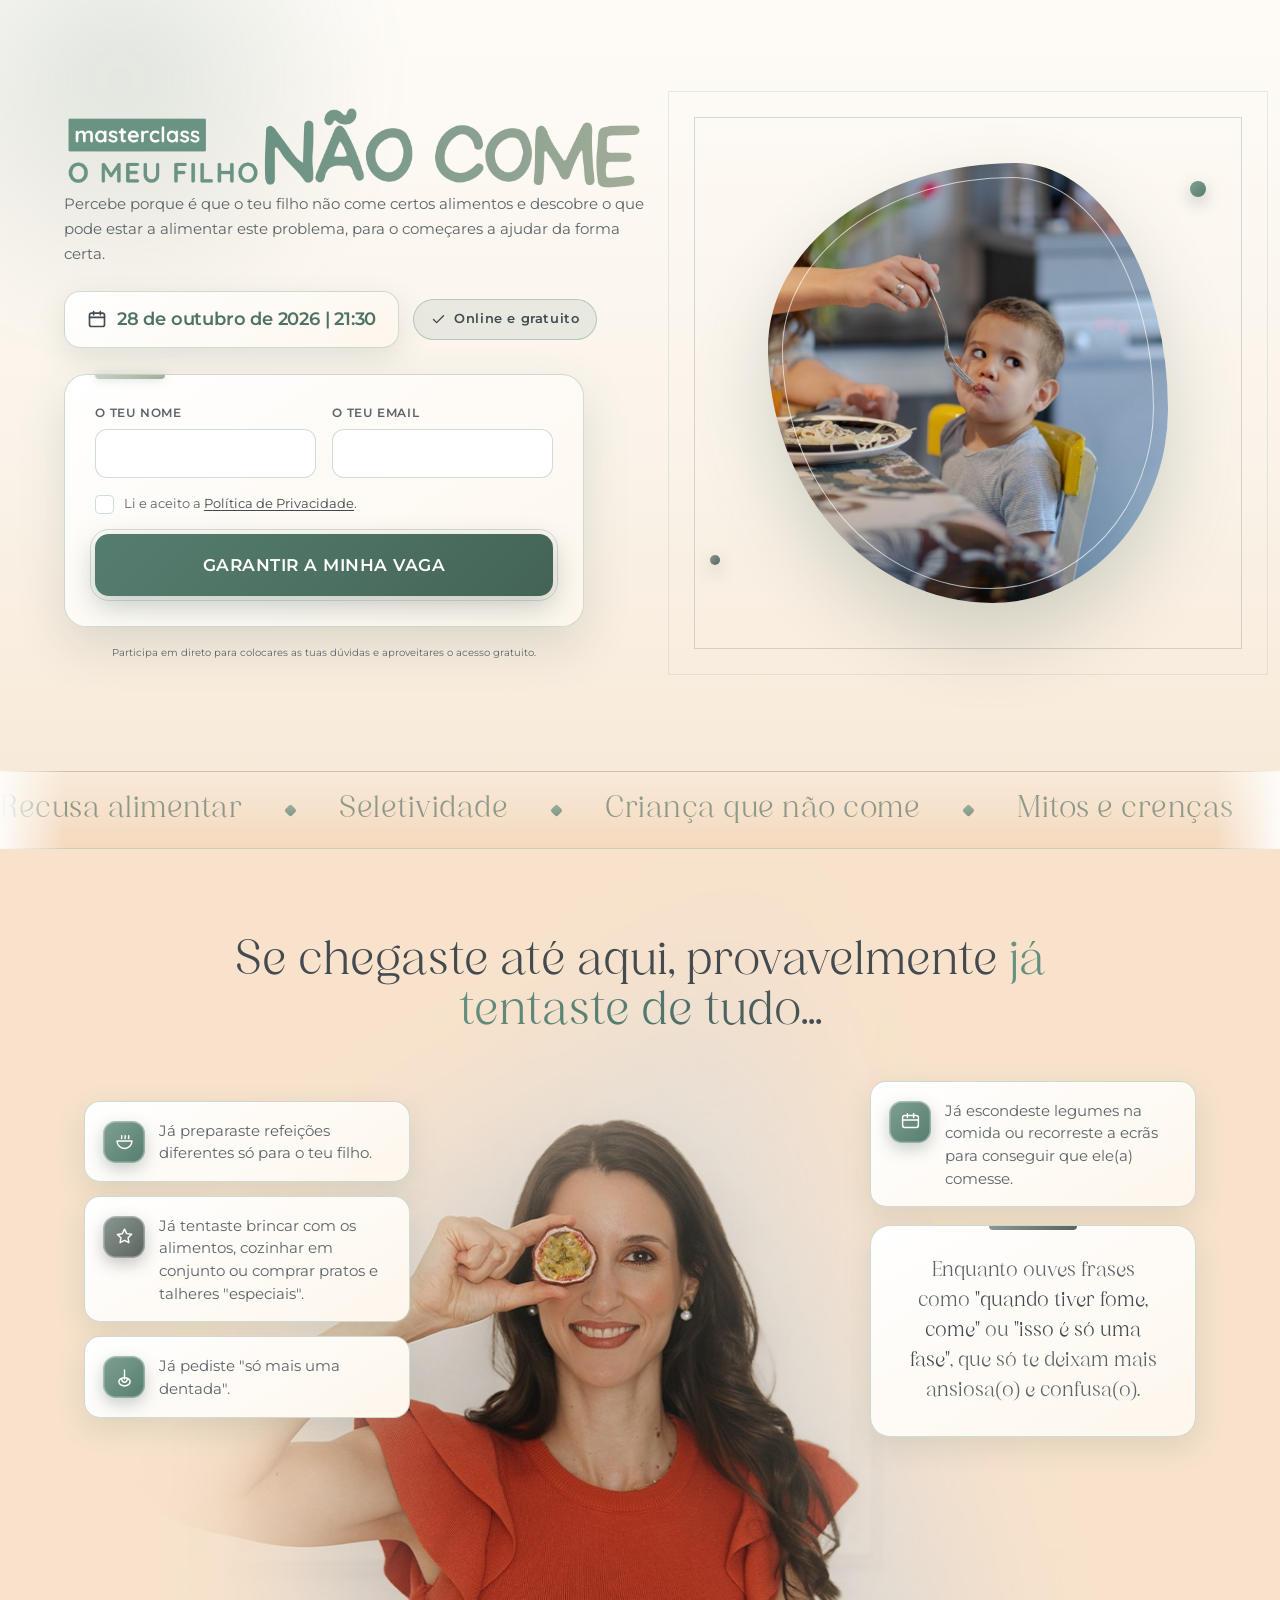
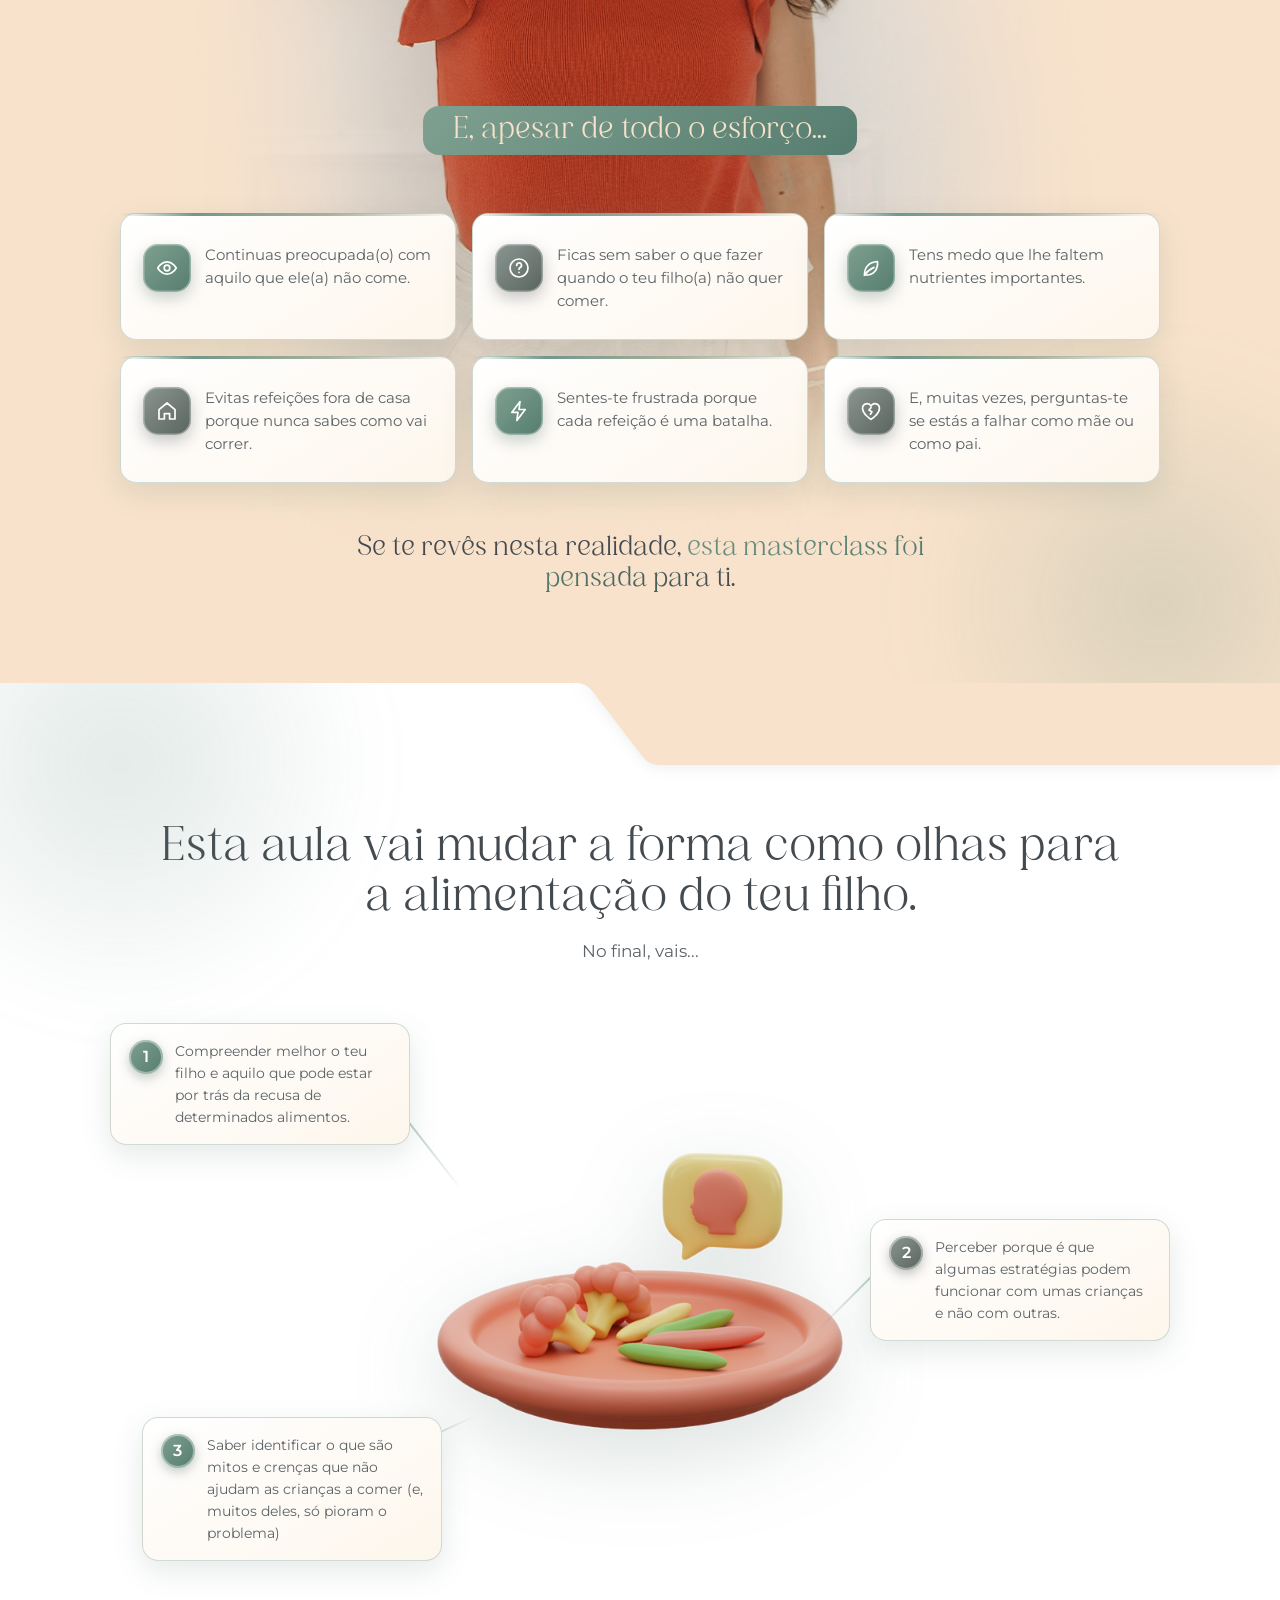
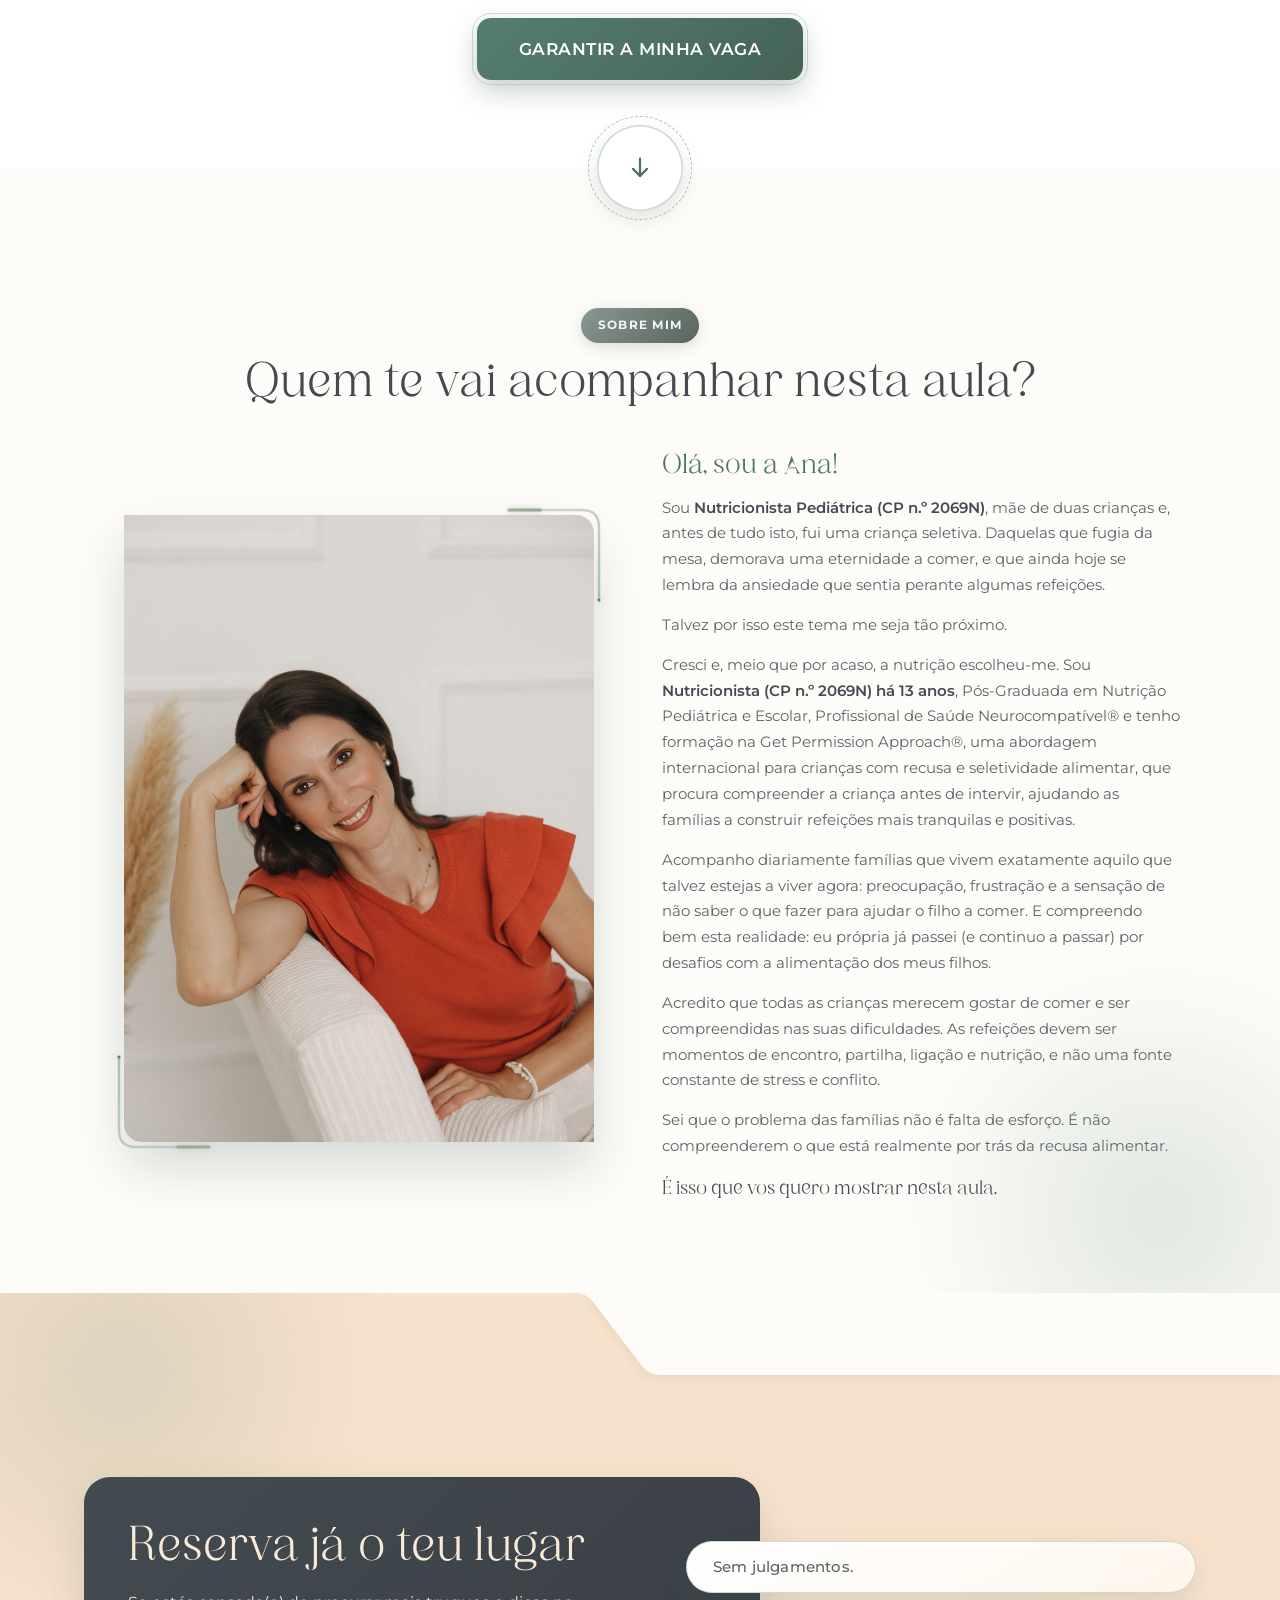
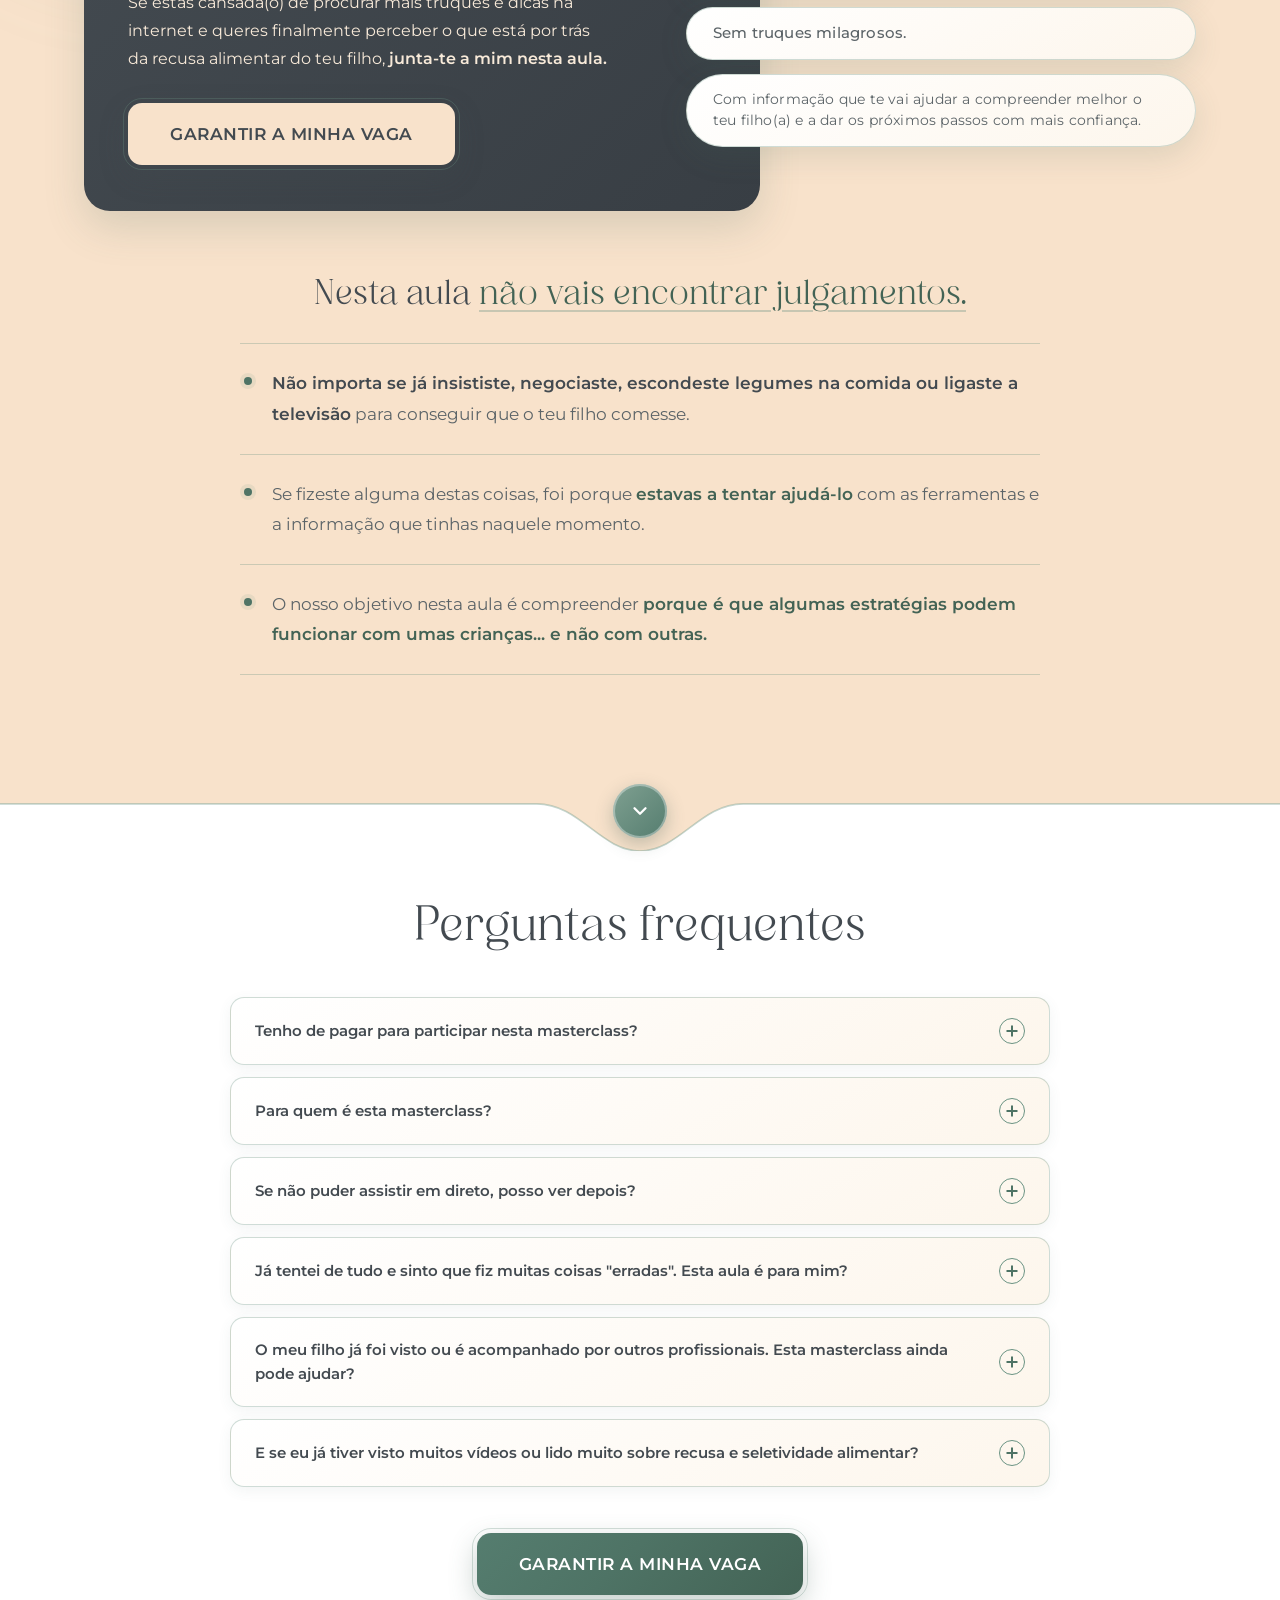
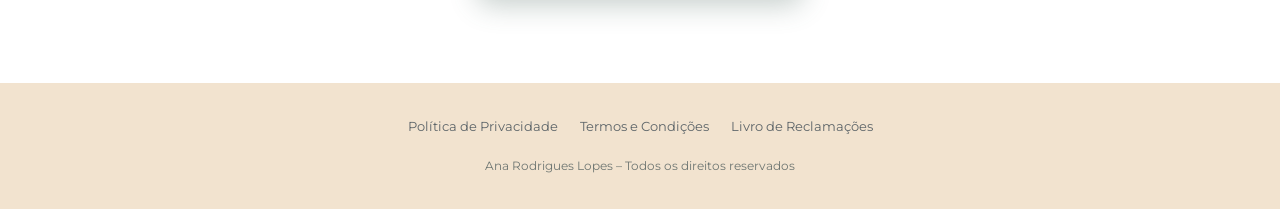
==== commit ae9f5183: "[cx] replace LP5 images and simplify reassurance list" ====
--- a/index.html
+++ b/index.html
@@ -53,7 +53,7 @@
     <div class="hero-visual sr-hidden" aria-hidden="true">
       <div class="hv-ring"></div>
       <div class="hv-ring b"></div>
-      <div class="hv-shape"><img src="assets/hero-crianca2.jpg" alt="" loading="eager"></div>
+      <div class="hv-shape"><img src="assets/crianca-recusa-alimentar.jpg" alt="" loading="eager" width="1600" height="1080"></div>
       <span class="hv-dot d1"></span>
       <span class="hv-dot d2"></span>
     </div>
@@ -231,29 +231,14 @@
         <span class="rp-pill rp-wide">Com informação que te vai ajudar a compreender melhor o teu filho(a) e a dar os próximos passos com mais confiança.</span>
       </aside>
     </div>
-    <!-- r39 -> r40: palco dos 3 itens na gramatica da ref r40 — foto da
-         expert (Ana) NO CENTRO em circulo, COM EFEITO em volta do circulo
-         (anel tracejado girando + glow + pontos), frase 1 no lado esquerdo
-         superior, frase 2 no lado direito superior e frase 3 embaixo da
-         imagem, centrada. Copy verbatim. -->
+    <!-- r63: listagem simples, sem fotografia; copy verbatim com destaques. -->
     <div class="julgos sr-hidden">
-      <h3>Nesta aula não vais encontrar julgamentos.</h3>
-      <div class="jul-stage">
-        <div class="jul-disc">
-          <img src="assets/ana-final.jpg" alt="Ana Rodrigues Lopes, Nutricionista Pediátrica, sorridente com uma fruta na mão" loading="lazy" width="1100" height="1650">
-          <span class="jd-dot jd1" aria-hidden="true"></span>
-          <span class="jd-dot jd2" aria-hidden="true"></span>
-        </div>
-        <div class="jul-card j1">
-          <p>Não importa se já insististe, negociaste, escondeste legumes na comida ou ligaste a televisão para conseguir que o teu filho comesse.</p>
-        </div>
-        <div class="jul-card j2">
-          <p>Se fizeste alguma destas coisas, foi porque estavas a tentar ajudá-lo com as ferramentas e a informação que tinhas naquele momento.</p>
-        </div>
-        <div class="jul-card j3">
-          <p>O nosso objetivo nesta aula é compreender <strong>porque é que algumas estratégias podem funcionar com umas crianças... e não com outras.</strong></p>
-        </div>
-      </div>
+      <h3>Nesta aula <span class="jul-accent">não vais encontrar julgamentos.</span></h3>
+      <ul class="jul-list">
+        <li><p><strong>Não importa se já insististe, negociaste, escondeste legumes na comida ou ligaste a televisão</strong> para conseguir que o teu filho comesse.</p></li>
+        <li><p>Se fizeste alguma destas coisas, foi porque <strong class="jul-accent">estavas a tentar ajudá-lo</strong> com as ferramentas e a informação que tinhas naquele momento.</p></li>
+        <li><p>O nosso objetivo nesta aula é compreender <strong class="jul-accent">porque é que algumas estratégias podem funcionar com umas crianças... e não com outras.</strong></p></li>
+      </ul>
     </div>
   </div>
 </section>
@@ -423,4 +408,4 @@
 })();
 </script>
 </body>
-</html>+</html>
--- a/assets/style.css
+++ b/assets/style.css
@@ -200,7 +200,7 @@
 @media(prefers-reduced-motion:reduce){.hv-ring{animation:none}}
 /* SEC 2 — IDENTIFICACAO COM DORES */
 /* r54 TESTE: prancheta de fundo cover centralizada */
-.sec-duv{background:url(prancheta-13242.jpg) center/cover no-repeat;overflow:hidden}
+.sec-duv{background:url(prancheta-1.jpg) center/cover no-repeat;overflow:hidden}
 /* divisoria 1a->2a seccao (r19->r20): FAIXA MARQUEE horizontal em loop
    infinito (palavras grandes correndo, gramatica da ref r20). Pausa suave
    no hover; prefers-reduced-motion desliga. */
@@ -313,6 +313,7 @@
    (mais alta), moldura de cantos animada APENAS sup-direita + inf-esquerda
    (hairline sage + spark percorrendo o L) e selo C.P. cravado na base da foto */
 .sc-single{position:relative;z-index:1;width:100%;aspect-ratio:3/4;margin:0;box-shadow:0 26px 52px rgba(74,104,93,.22)}
+.sobre-collage .sc-single{border-radius:0 18px 0 18px}
 .corner{position:absolute;z-index:6;width:96px;height:96px;top:-8px;pointer-events:none;overflow:visible}
 .corner-tr{right:-8px}
 .corner-bl{top:auto;bottom:-8px;left:-8px;transform:scale(-1,-1)}
@@ -358,31 +359,17 @@
    COM EFEITO em volta (anel tracejado girando + glow + 2 pontos orbitando),
    frase 1 lado esquerdo superior, frase 2 lado direito superior, frase 3
    embaixo da imagem no centro. Copy verbatim. */
-.julgos{position:relative;max-width:1000px;margin:52px auto 0;text-align:center}
-.julgos h3{font-size:clamp(22px,2.7vw,28px);line-height:1.1;margin-bottom:30px}
-.jul-stage{position:relative;z-index:0;min-height:660px;padding-top:110px}
-/* r43: borda GROSSA com gradiente CIRCULAR (conic) em volta do circulo —
-   grad gira lento (var --angle, ja usada no card final); foto encolhe 12px
-   de cada lado dentro da borda */
-.jul-disc{position:relative;width:380px;aspect-ratio:1/1;margin:0 auto;padding:12px;border-radius:50%;background:conic-gradient(from var(--angle),#6A9383 0deg,#F8E2CB 70deg,#A4AD9A 150deg,#557D6F 220deg,#434A50 290deg,#6A9383 360deg);box-shadow:0 30px 64px rgba(74,104,93,.30);animation:angleSpin 9s linear infinite}
-.jul-disc img{width:100%;height:100%;object-fit:cover;object-position:center 28%;border-radius:50%;animation:iaFloat 7s ease-in-out infinite}
-@media(prefers-reduced-motion:reduce){.jul-disc img{animation:none}.jul-disc{animation:none;background:conic-gradient(from 210deg,#6A9383 0deg,#F8E2CB 70deg,#A4AD9A 150deg,#557D6F 220deg,#434A50 290deg,#6A9383 360deg)}}
-/* efeito em volta do circulo: anel tracejado em rotacao + glow respirando */
-.jul-disc::before{content:"";position:absolute;inset:-20px;border-radius:50%;border:1.4px dashed rgba(106,147,131,.55);pointer-events:none;animation:sealSpin 30s linear infinite}
-.jul-disc::after{content:"";position:absolute;inset:-46px;border-radius:50%;background:radial-gradient(circle,rgba(106,147,131,.20),transparent 64%);z-index:-1;animation:orbBreath 6s ease-in-out infinite}
-.jd-dot{position:absolute;border-radius:50%;pointer-events:none}
-.jd-dot.jd1{width:16px;height:16px;top:6%;right:-4%;background:var(--grad-sage);box-shadow:0 6px 16px rgba(74,104,93,.34);animation:iaFloat 5s ease-in-out infinite}
-.jd-dot.jd2{width:11px;height:11px;bottom:10%;left:-6%;background:var(--grad-coral);box-shadow:0 6px 16px rgba(67,74,80,.34);animation:iaFloat 5s ease-in-out infinite 1.2s}
-@media(prefers-reduced-motion:reduce){.jul-disc::before,.jul-disc::after,.jd-dot{animation:none}}
-.jul-card{position:absolute;width:310px;background:var(--grad-card);border:1px solid var(--linha);border-radius:16px;padding:18px 20px;box-shadow:var(--sh-soft);text-align:left;transition:transform .3s ease,box-shadow .3s ease;z-index:2}
-@media(hover:hover){.jul-card:hover{transform:translateY(-4px);box-shadow:var(--sh-mid)}}
-.jul-card p{font-size:14.8px;color:var(--texto);line-height:1.6;margin:0}
-.jul-card p strong{color:var(--ink);font-weight:600}
-.jul-card.j1{top:0;left:0}
-.jul-card.j2{top:0;right:0}
-.jul-card.j3{bottom:0;left:50%;transform:translateX(-50%);width:460px;max-width:96%}
-@media(hover:hover){.jul-card.j3:hover{transform:translateX(-50%) translateY(-4px)}}
-/* SEC 5 — FAQ */
+/* r63: listagem sem foto, com destaques em verde e negrito. */
+.julgos{position:relative;max-width:800px;margin:64px auto 0;text-align:left}
+.julgos h3{font-size:clamp(25px,3vw,34px);line-height:1.2;margin-bottom:28px;text-align:center}
+.jul-list{list-style:none;display:grid;gap:0;padding:0;margin:0}
+.jul-list li{position:relative;padding:24px 0 24px 32px;border-bottom:1px solid var(--linha)}
+.jul-list li:first-child{border-top:1px solid var(--linha)}
+.jul-list li::before{content:"";position:absolute;left:4px;top:33px;width:8px;height:8px;border-radius:50%;background:var(--sage-esc);box-shadow:0 0 0 4px rgba(106,147,131,.12)}
+.jul-list p{font-size:clamp(15px,1.35vw,17px);color:var(--texto);line-height:1.8;margin:0}
+.jul-list strong{color:var(--ink);font-weight:600}
+.julgos .jul-accent{color:#436355}
+.julgos h3 .jul-accent{text-decoration:underline;text-decoration-color:rgba(106,147,131,.35);text-underline-offset:6px;text-decoration-thickness:2px}
 .sec-faq{background:var(--paper)}
 .faq-list{max-width:820px;margin:44px auto 0;display:grid;gap:12px}
 .faq-item{background:var(--grad-card);border:1px solid var(--linha);border-radius:14px;overflow:hidden;box-shadow:0 4px 14px rgba(74,104,93,.07)}
@@ -467,12 +454,7 @@
   .ia-linha{display:none}
   .ia-stage .ia-label{position:static;width:100%;transform:none}
   .ia-stage .ia-label:hover{transform:translateY(-4px)}
-  /* r40: palco dos 3 itens empilhado — disco em cima, cards por baixo */
-  .jul-stage{min-height:0;padding-top:0;display:flex;flex-direction:column;gap:16px}
-  .jul-disc{width:min(300px,78vw);height:min(300px,78vw);padding:9px}
-  .jul-card{position:static;width:100%;transform:none}
-  .jul-card.j3{transform:none}
-  @media(hover:hover){.jul-card.j3:hover{transform:translateY(-4px)}}
+
 }
 @media(max-width:600px){
   .wrap{padding:0 18px}
